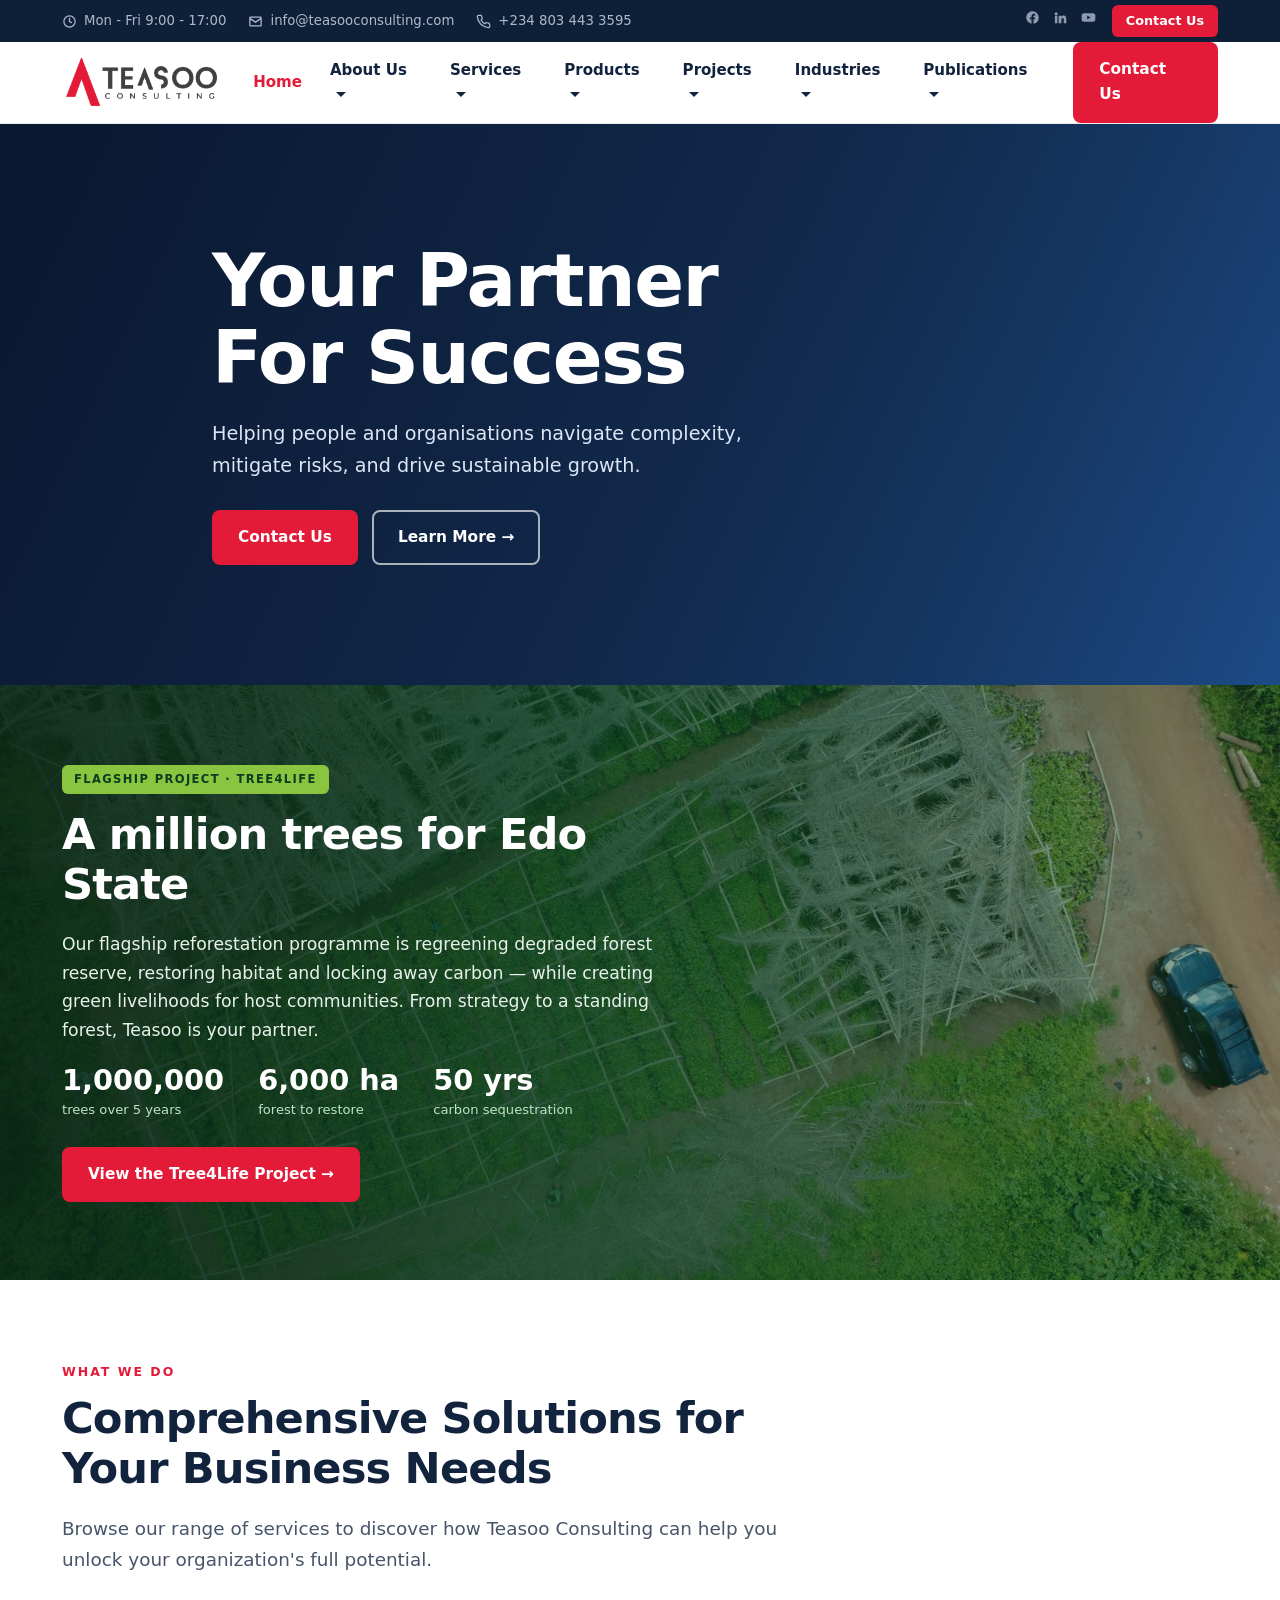
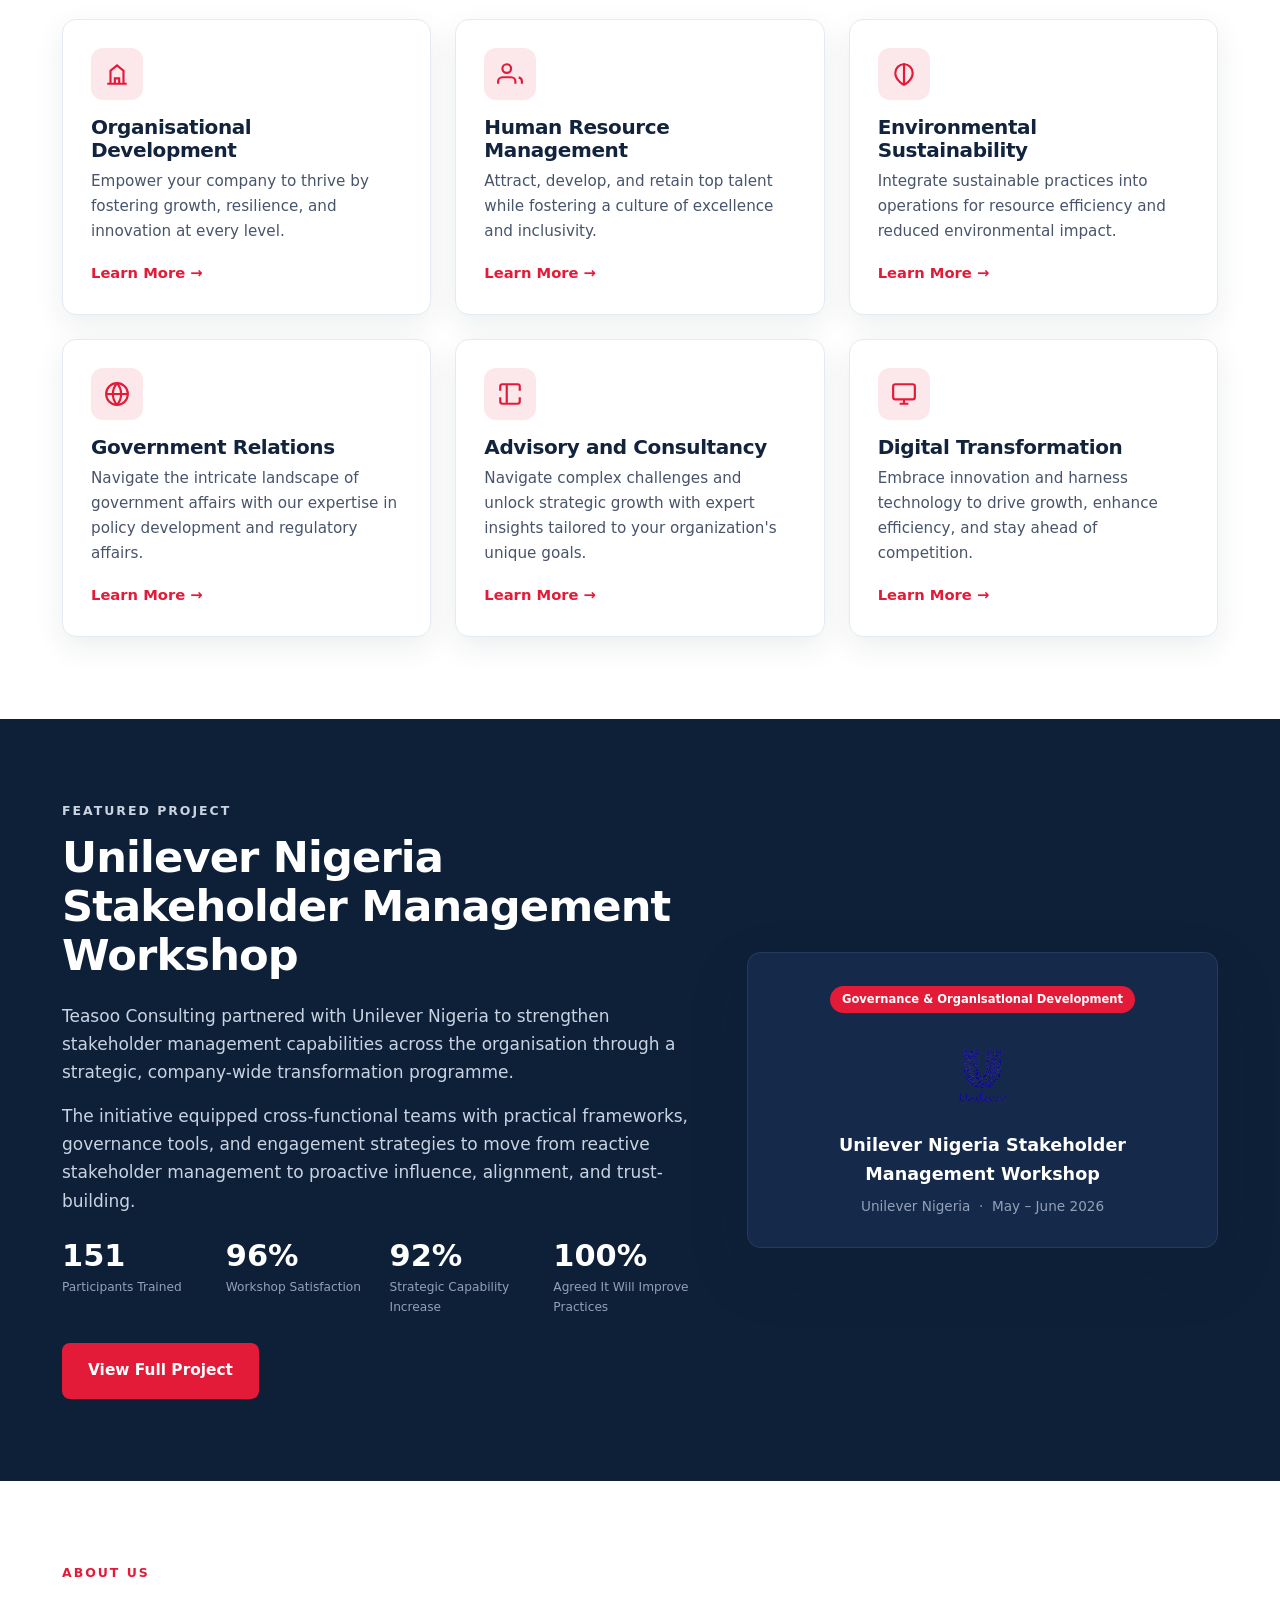
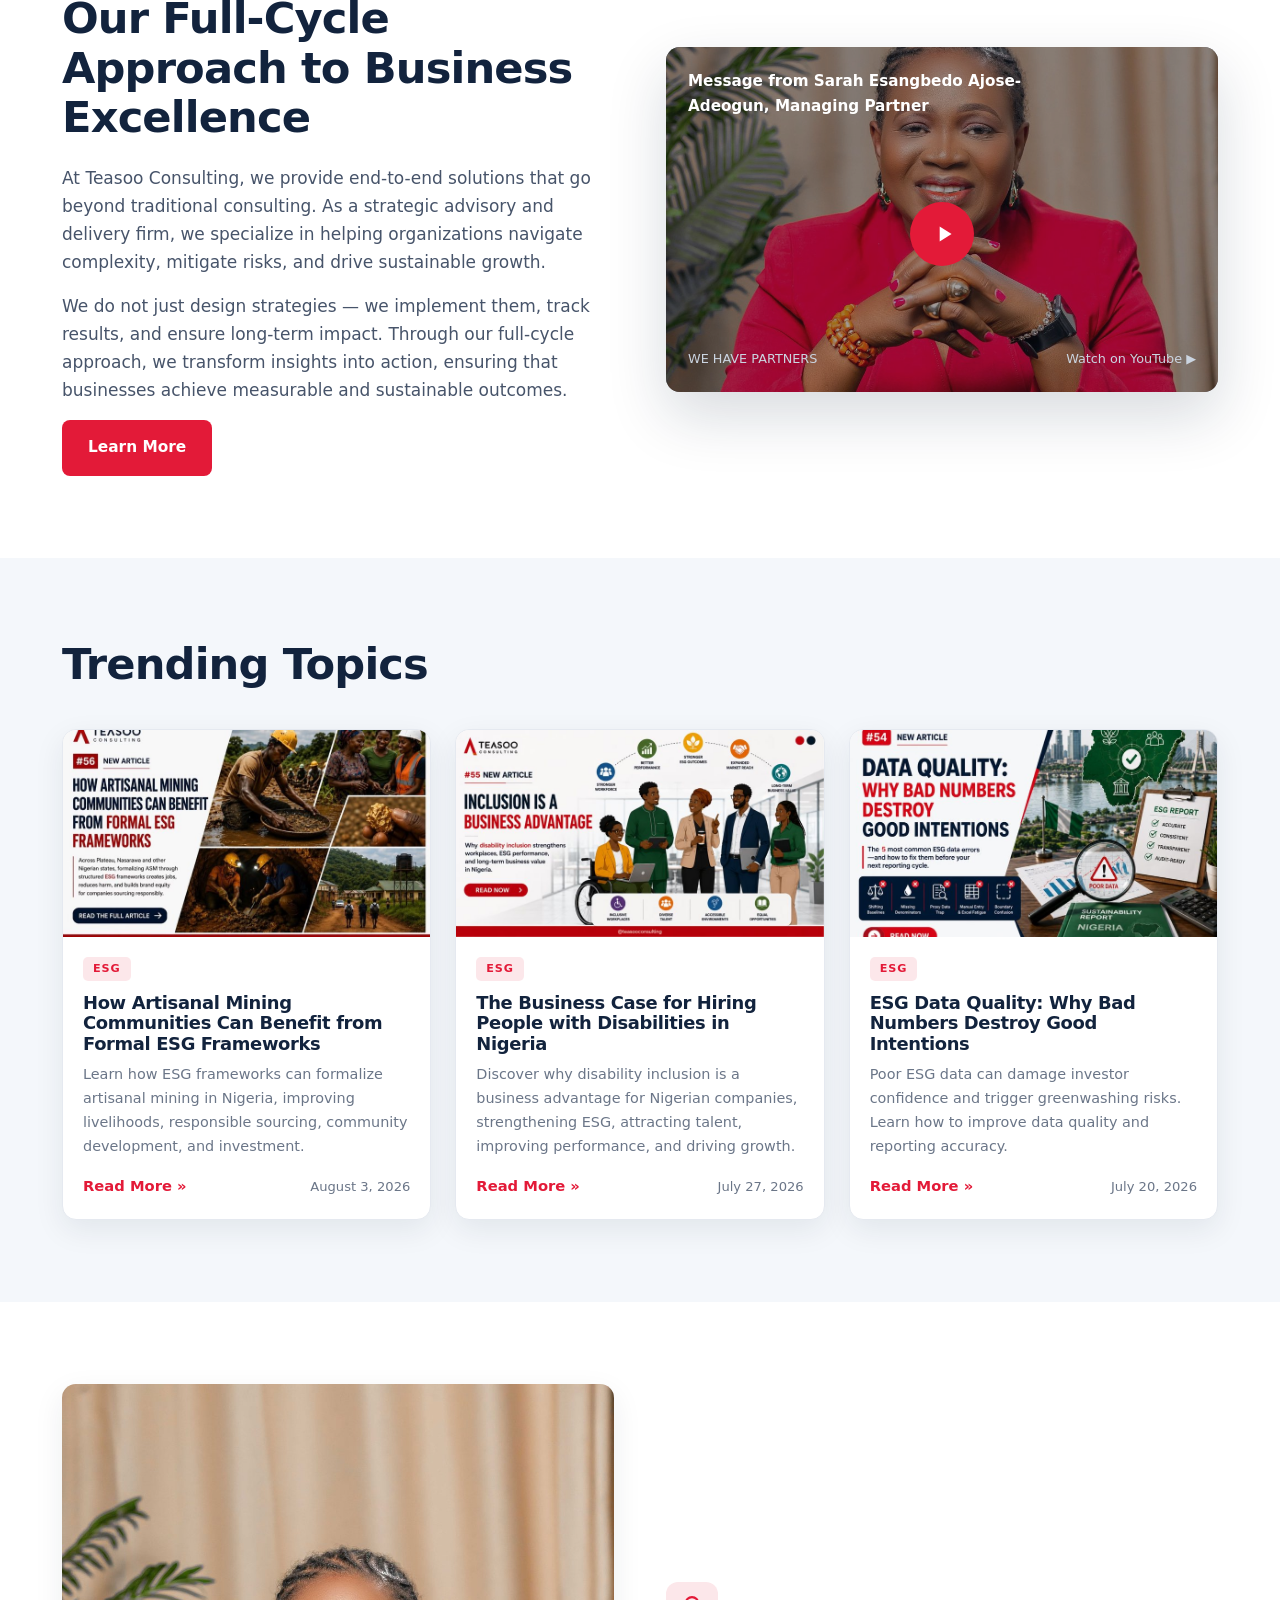
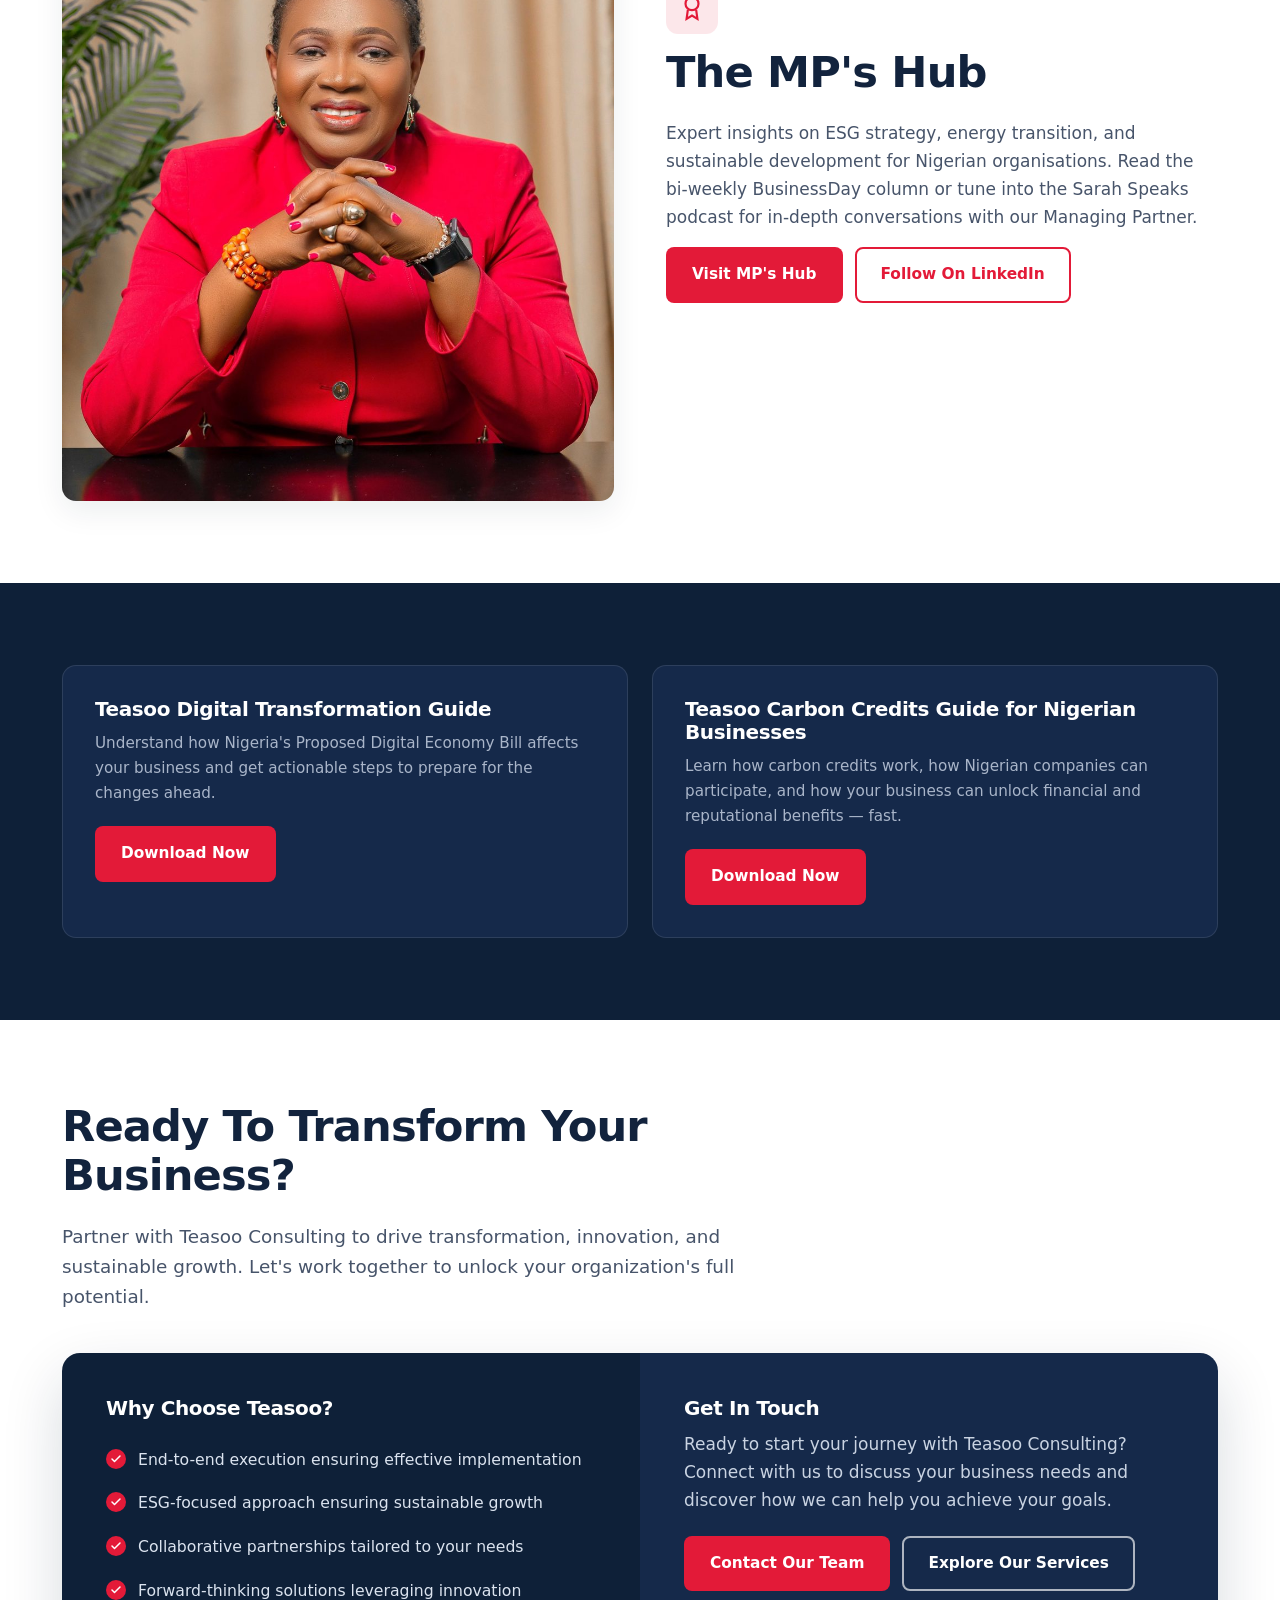
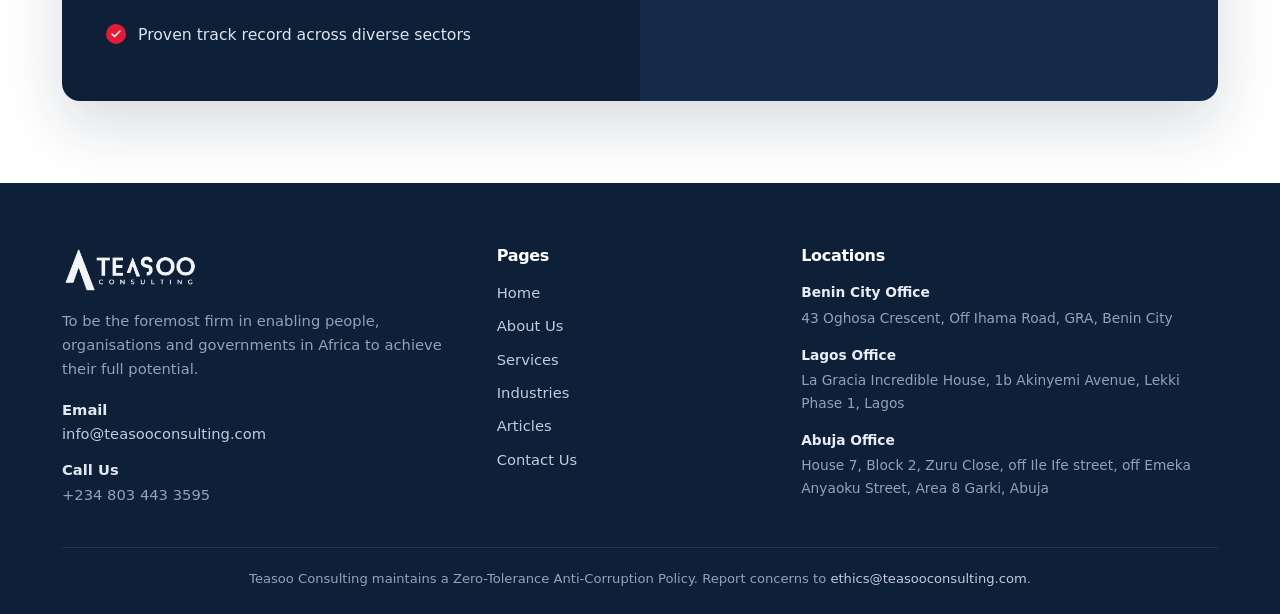
==== index.html @ 9add14b6 "Add Teasoo SET product page; restructure Unilever to outcomes-only - New teasoo-set.html: faithful r" ====
<!DOCTYPE html>
<html lang="en">
<head>
<meta charset="UTF-8">
<meta name="viewport" content="width=device-width, initial-scale=1">
<title>Teasoo Consulting — Your Partner For Success</title>
<meta name="description" content="At Teasoo Consulting, we specialize in helping people and organizations navigate complexity, mitigate risks, and drive sustainable growth.">
<link rel="stylesheet" href="assets/css/style.css?v=5">
</head>
<body class="home">

<!-- ===================== TOP BAR ===================== -->
<div class="topbar">
  <div class="container">
    <div class="tb-info">
      <span class="hide-sm"><svg class="ico" viewBox="0 0 24 24"><path fill="none" stroke="currentColor" stroke-width="2" d="M12 6v6l4 2M21 12a9 9 0 1 1-18 0 9 9 0 0 1 18 0Z"/></svg> Mon - Fri 9:00 - 17:00</span>
      <span><svg class="ico" viewBox="0 0 24 24"><path fill="none" stroke="currentColor" stroke-width="2" d="M3 7l9 6 9-6M4 5h16a1 1 0 0 1 1 1v12a1 1 0 0 1-1 1H4a1 1 0 0 1-1-1V6a1 1 0 0 1 1-1Z"/></svg> info@teasooconsulting.com</span>
      <span class="hide-sm"><svg class="ico" viewBox="0 0 24 24"><path fill="none" stroke="currentColor" stroke-width="2" d="M22 16.9v3a2 2 0 0 1-2.2 2 19.8 19.8 0 0 1-8.6-3 19.5 19.5 0 0 1-6-6 19.8 19.8 0 0 1-3-8.6A2 2 0 0 1 4.1 2h3a2 2 0 0 1 2 1.7c.1.9.4 1.8.7 2.7a2 2 0 0 1-.5 2.1L8.1 9.6a16 16 0 0 0 6 6l1.1-1.1a2 2 0 0 1 2.1-.5c.9.3 1.8.6 2.7.7a2 2 0 0 1 1.7 2Z"/></svg> +234 803 443 3595</span>
    </div>
    <div class="tb-right">
      <div class="tb-social">
        <a href="#" aria-label="Facebook"><svg class="ico" viewBox="0 0 24 24"><path d="M22 12a10 10 0 1 0-11.6 9.9v-7H7.9V12h2.5V9.8c0-2.5 1.5-3.9 3.8-3.9 1.1 0 2.2.2 2.2.2v2.5h-1.3c-1.2 0-1.6.8-1.6 1.6V12h2.8l-.4 2.9h-2.3v7A10 10 0 0 0 22 12Z"/></svg></a>
        <a href="#" aria-label="LinkedIn"><svg class="ico" viewBox="0 0 24 24"><path d="M4.98 3.5a2.5 2.5 0 1 1 0 5 2.5 2.5 0 0 1 0-5ZM3 9h4v12H3zM9 9h3.8v1.7h.05c.53-1 1.8-2 3.7-2 4 0 4.7 2.6 4.7 6V21h-4v-5.3c0-1.3 0-2.9-1.8-2.9s-2 1.4-2 2.8V21H9z"/></svg></a>
        <a href="#" aria-label="YouTube"><svg class="ico" viewBox="0 0 24 24"><path d="M23 12s0-3.2-.4-4.7a2.5 2.5 0 0 0-1.7-1.7C19.3 5.2 12 5.2 12 5.2s-7.3 0-8.9.4A2.5 2.5 0 0 0 1.4 7.3C1 8.8 1 12 1 12s0 3.2.4 4.7a2.5 2.5 0 0 0 1.7 1.7c1.6.4 8.9.4 8.9.4s7.3 0 8.9-.4a2.5 2.5 0 0 0 1.7-1.7C23 15.2 23 12 23 12ZM9.8 15.3V8.7l5.7 3.3Z"/></svg></a>
      </div>
      <a class="tb-btn" href="#contact">Contact Us</a>
    </div>
  </div>
</div>

<!-- ===================== NAV ===================== -->
<header class="nav">
  <div class="container">
    <a class="brand" href="index.html"><img src="assets/img/teasoo-logo.png" alt="Teasoo Consulting"></a>
    <nav>
      <ul class="menu" id="menu">
        <li aria-current="page"><a href="index.html">Home</a></li>
        <li class="has-caret"><a href="#">About Us</a>
          <ul class="submenu">
            <li><a href="#">Our Vision, Mission, Objectives, and Values</a></li>
            <li><a href="#">Our Approach</a></li>
            <li><a href="#">Why Choose Us?</a></li>
            <li><a href="#">Our People</a></li>
            <li><a href="#">Our Partners</a></li>
          </ul>
        </li>
        <li class="has-caret"><a href="#services">Services</a>
          <ul class="submenu">
            <li><a href="#">Advisory Services</a></li>
            <li><a href="#">Digital Transformation</a></li>
            <li><a href="#">Environmental Sustainability</a></li>
            <li><a href="#">Government Relations</a></li>
            <li><a href="#">Organisational Development</a></li>
          </ul>
        </li>
        <li class="has-caret"><a href="products.html">Products</a>
          <ul class="submenu">
            <li><a href="esg-horizon.html">ESG Horizon <span class="flag flag--live">LIVE</span></a></li>
            <li><a href="teasoo-set.html">Teasoo SET <span class="flag flag--live">LIVE</span></a></li>
            <li><a href="products.html">All Products</a></li>
            <li><a href="products.html#pipeline" style="color:var(--muted)">More coming soon…</a></li>
          </ul>
        </li>
        <li class="has-caret"><a href="#">Projects</a>
          <ul class="submenu">
            <li><a href="unilever.html">Unilever Nigeria Stakeholder Management Workshop</a></li>
            <li><a href="#">Employment Relations Strategy Workshop</a></li>
            <li><a href="#">Shina Aluwoye Foundation Establishment &amp; Bursary Programme Launch</a></li>
            <li class="active"><a href="tree4life.html">Tree4Life Reforestation Programme <span class="flag">FLAGSHIP</span></a></li>
          </ul>
        </li>
        <li class="has-caret"><a href="#">Industries</a>
          <ul class="submenu">
            <li><a href="#">Environmental Sustainability &amp; CSR</a></li>
            <li><a href="#">Government &amp; Public Sector</a></li>
            <li><a href="#">Technology &amp; Digital Transformation</a></li>
            <li><a href="#">Infrastructure &amp; Construction</a></li>
            <li><a href="#">Education &amp; Training</a></li>
            <li><a href="#">Non-Profit &amp; Social Impact</a></li>
          </ul>
        </li>
        <li class="has-caret"><a href="#">Publications</a>
          <ul class="submenu">
            <li><a href="#">Internal Publications</a></li>
            <li><a href="#">MP's Hub</a></li>
          </ul>
        </li>
      </ul>
    </nav>
    <div class="nav-cta">
      <a class="btn btn--red" href="#contact">Contact Us</a>
      <button class="nav-toggle" id="navToggle" aria-label="Menu"><span></span><span></span><span></span></button>
    </div>
  </div>
</header>

<!-- ===================== HERO ===================== -->
<section class="hero">
  <div class="container">
    <h1>Your Partner<br>For Success</h1>
    <p class="lead">Helping people and organisations navigate complexity, mitigate risks, and drive sustainable growth.</p>
    <div class="btnrow">
      <a class="btn btn--red" href="#contact">Contact Us</a>
      <a class="btn btn--ghost" href="#services">Learn More →</a>
    </div>
  </div>
</section>

<!-- ===================== FLAGSHIP: TREE4LIFE ===================== -->
<section class="flagship">
  <div class="flagship__bg" style="background-image:url('assets/img/t4l-aerial.jpg')"></div>
  <div class="container">
    <div class="fs-inner">
      <span class="fs-badge">Flagship Project · Tree4Life</span>
      <h2>A million trees for Edo State</h2>
      <p>Our flagship reforestation programme is regreening degraded forest reserve, restoring habitat and locking away carbon — while creating green livelihoods for host communities. From strategy to a standing forest, Teasoo is your partner.</p>
      <div class="fs-stats">
        <div><div class="n">1,000,000</div><div class="l">trees over 5 years</div></div>
        <div><div class="n">6,000 ha</div><div class="l">forest to restore</div></div>
        <div><div class="n">50 yrs</div><div class="l">carbon sequestration</div></div>
      </div>
      <a class="btn btn--red" href="tree4life.html">View the Tree4Life Project →</a>
    </div>
  </div>
</section>

<!-- ===================== WHAT WE DO ===================== -->
<section class="section" id="services">
  <div class="container">
    <div class="measure">
      <p class="eyebrow">What We Do</p>
      <h2>Comprehensive Solutions for Your Business Needs</h2>
      <p class="lead">Browse our range of services to discover how Teasoo Consulting can help you unlock your organization's full potential.</p>
    </div>
    <div class="grid grid-3" style="margin-top:44px">
      <div class="svc-card"><div class="svc-ic"><svg viewBox="0 0 24 24"><path d="M3 21h18M6 21V9l6-5 6 5v12M10 21v-5h4v5"/></svg></div><h3>Organisational Development</h3><p>Empower your company to thrive by fostering growth, resilience, and innovation at every level.</p><a class="learn" href="#">Learn More →</a></div>
      <div class="svc-card"><div class="svc-ic"><svg viewBox="0 0 24 24"><path d="M17 21v-2a4 4 0 0 0-4-4H5a4 4 0 0 0-4 4v2"/><circle cx="9" cy="7" r="4"/><path d="M23 21v-2a4 4 0 0 0-3-3.9"/></svg></div><h3>Human Resource Management</h3><p>Attract, develop, and retain top talent while fostering a culture of excellence and inclusivity.</p><a class="learn" href="#">Learn More →</a></div>
      <div class="svc-card"><div class="svc-ic"><svg viewBox="0 0 24 24"><path d="M12 22s8-4 8-11a8 8 0 0 0-16 0c0 7 8 11 8 11Z"/><path d="M12 2v20"/></svg></div><h3>Environmental Sustainability</h3><p>Integrate sustainable practices into operations for resource efficiency and reduced environmental impact.</p><a class="learn" href="#">Learn More →</a></div>
      <div class="svc-card"><div class="svc-ic"><svg viewBox="0 0 24 24"><circle cx="12" cy="12" r="10"/><path d="M2 12h20M12 2a15 15 0 0 1 0 20M12 2a15 15 0 0 0 0 20"/></svg></div><h3>Government Relations</h3><p>Navigate the intricate landscape of government affairs with our expertise in policy development and regulatory affairs.</p><a class="learn" href="#">Learn More →</a></div>
      <div class="svc-card"><div class="svc-ic"><svg viewBox="0 0 24 24"><path d="M9 3H5a2 2 0 0 0-2 2v4m6-6h10a2 2 0 0 1 2 2v4M9 3v18m0 0H5a2 2 0 0 1-2-2v-4m6 6h10a2 2 0 0 0 2-2v-4"/></svg></div><h3>Advisory and Consultancy</h3><p>Navigate complex challenges and unlock strategic growth with expert insights tailored to your organization's unique goals.</p><a class="learn" href="#">Learn More →</a></div>
      <div class="svc-card"><div class="svc-ic"><svg viewBox="0 0 24 24"><rect x="2" y="3" width="20" height="14" rx="2"/><path d="M8 21h8M12 17v4"/></svg></div><h3>Digital Transformation</h3><p>Embrace innovation and harness technology to drive growth, enhance efficiency, and stay ahead of competition.</p><a class="learn" href="#">Learn More →</a></div>
    </div>
  </div>
</section>

<!-- ===================== FEATURED PROJECT ===================== -->
<section class="section section--navy">
  <div class="container">
    <div class="feat">
      <div>
        <p class="eyebrow">Featured Project</p>
        <h2>Unilever Nigeria Stakeholder Management Workshop</h2>
        <p>Teasoo Consulting partnered with Unilever Nigeria to strengthen stakeholder management capabilities across the organisation through a strategic, company-wide transformation programme.</p>
        <p>The initiative equipped cross-functional teams with practical frameworks, governance tools, and engagement strategies to move from reactive stakeholder management to proactive influence, alignment, and trust-building.</p>
        <div class="stats">
          <div><div class="n">151</div><div class="l">Participants Trained</div></div>
          <div><div class="n">96%</div><div class="l">Workshop Satisfaction</div></div>
          <div><div class="n">92%</div><div class="l">Strategic Capability Increase</div></div>
          <div><div class="n">100%</div><div class="l">Agreed It Will Improve Practices</div></div>
        </div>
        <a class="btn btn--red" href="unilever.html">View Full Project</a>
      </div>
      <div class="feat-card">
        <span class="tag">Governance &amp; Organisational Development</span>
        <img src="assets/img/home-unilever.png" alt="Unilever">
        <div class="fc-title">Unilever Nigeria Stakeholder Management Workshop</div>
        <div class="fc-sub">Unilever Nigeria &nbsp;·&nbsp; May – June 2026</div>
      </div>
    </div>
  </div>
</section>

<!-- ===================== ABOUT / FULL-CYCLE ===================== -->
<section class="section">
  <div class="container">
    <div class="split">
      <div class="split__content">
        <p class="eyebrow">About Us</p>
        <h2>Our Full-Cycle Approach to Business Excellence</h2>
        <p>At Teasoo Consulting, we provide end-to-end solutions that go beyond traditional consulting. As a strategic advisory and delivery firm, we specialize in helping organizations navigate complexity, mitigate risks, and drive sustainable growth.</p>
        <p>We do not just design strategies — we implement them, track results, and ensure long-term impact. Through our full-cycle approach, we transform insights into action, ensuring that businesses achieve measurable and sustainable outcomes.</p>
        <a class="btn btn--red" href="#">Learn More</a>
      </div>
      <div class="videocard">
        <img src="assets/img/home-mp-hub.jpg" alt="Message from the Managing Partner">
        <div class="vc-body">
          <div class="vc-top">Message from Sarah Esangbedo Ajose-Adeogun, Managing Partner</div>
          <a class="play" href="#" aria-label="Play video"><svg viewBox="0 0 24 24"><path d="M8 5v14l11-7z"/></svg></a>
          <div class="vc-bot"><span>WE HAVE PARTNERS</span><span>Watch on YouTube ▶</span></div>
        </div>
      </div>
    </div>
  </div>
</section>

<!-- ===================== TRENDING TOPICS ===================== -->
<section class="section section--soft">
  <div class="container">
    <div class="measure"><h2>Trending Topics</h2></div>
    <div class="grid grid-3" style="margin-top:40px">
      <div class="post-card">
        <img src="assets/img/home-trend-mining.jpg" alt="Artisanal mining and ESG">
        <div class="pb"><span class="cat">ESG</span>
          <h3>How Artisanal Mining Communities Can Benefit from Formal ESG Frameworks</h3>
          <p>Learn how ESG frameworks can formalize artisanal mining in Nigeria, improving livelihoods, responsible sourcing, community development, and investment.</p>
          <div class="pmeta"><a class="learn" href="#">Read More »</a><span>August 3, 2026</span></div>
        </div>
      </div>
      <div class="post-card">
        <img src="assets/img/home-trend-inclusion.jpg" alt="Disability inclusion at work">
        <div class="pb"><span class="cat">ESG</span>
          <h3>The Business Case for Hiring People with Disabilities in Nigeria</h3>
          <p>Discover why disability inclusion is a business advantage for Nigerian companies, strengthening ESG, attracting talent, improving performance, and driving growth.</p>
          <div class="pmeta"><a class="learn" href="#">Read More »</a><span>July 27, 2026</span></div>
        </div>
      </div>
      <div class="post-card">
        <img src="assets/img/home-trend-data.jpg" alt="ESG data quality">
        <div class="pb"><span class="cat">ESG</span>
          <h3>ESG Data Quality: Why Bad Numbers Destroy Good Intentions</h3>
          <p>Poor ESG data can damage investor confidence and trigger greenwashing risks. Learn how to improve data quality and reporting accuracy.</p>
          <div class="pmeta"><a class="learn" href="#">Read More »</a><span>July 20, 2026</span></div>
        </div>
      </div>
    </div>
  </div>
</section>

<!-- ===================== MP'S HUB ===================== -->
<section class="section">
  <div class="container">
    <div class="split">
      <div class="split__media"><img src="assets/img/home-mp-hub.jpg" alt="Managing Partner, Sarah Esangbedo Ajose-Adeogun"></div>
      <div class="split__content">
        <div class="award"><svg viewBox="0 0 24 24"><circle cx="12" cy="8" r="6"/><path d="M8.2 13.5 7 22l5-3 5 3-1.2-8.5"/></svg></div>
        <h2>The MP's Hub</h2>
        <p>Expert insights on ESG strategy, energy transition, and sustainable development for Nigerian organisations. Read the bi-weekly BusinessDay column or tune into the Sarah Speaks podcast for in-depth conversations with our Managing Partner.</p>
        <div class="btnrow" style="display:flex;gap:12px;flex-wrap:wrap;margin-top:8px">
          <a class="btn btn--red" href="#">Visit MP's Hub</a>
          <a class="btn btn--outline-red" href="#">Follow On LinkedIn</a>
        </div>
      </div>
    </div>
  </div>
</section>

<!-- ===================== DOWNLOADS ===================== -->
<section class="section section--navy">
  <div class="container">
    <div class="grid grid-2">
      <div class="dl-card">
        <h3>Teasoo Digital Transformation Guide</h3>
        <p>Understand how Nigeria's Proposed Digital Economy Bill affects your business and get actionable steps to prepare for the changes ahead.</p>
        <a class="btn btn--red" href="#">Download Now</a>
      </div>
      <div class="dl-card">
        <h3>Teasoo Carbon Credits Guide for Nigerian Businesses</h3>
        <p>Learn how carbon credits work, how Nigerian companies can participate, and how your business can unlock financial and reputational benefits — fast.</p>
        <a class="btn btn--red" href="#">Download Now</a>
      </div>
    </div>
  </div>
</section>

<!-- ===================== READY TO TRANSFORM ===================== -->
<section class="section" id="contact">
  <div class="container">
    <div class="measure">
      <h2>Ready To Transform Your Business?</h2>
      <p class="lead">Partner with Teasoo Consulting to drive transformation, innovation, and sustainable growth. Let's work together to unlock your organization's full potential.</p>
    </div>
    <div class="transform-card">
      <div class="tc-left">
        <h3>Why Choose Teasoo?</h3>
        <ul class="check-list">
          <li>End-to-end execution ensuring effective implementation</li>
          <li>ESG-focused approach ensuring sustainable growth</li>
          <li>Collaborative partnerships tailored to your needs</li>
          <li>Forward-thinking solutions leveraging innovation</li>
          <li>Proven track record across diverse sectors</li>
        </ul>
      </div>
      <div class="tc-right">
        <h3>Get In Touch</h3>
        <p>Ready to start your journey with Teasoo Consulting? Connect with us to discuss your business needs and discover how we can help you achieve your goals.</p>
        <div class="btnrow">
          <a class="btn btn--red" href="mailto:info@teasooconsulting.com">Contact Our Team</a>
          <a class="btn btn--ghost" href="#services">Explore Our Services</a>
        </div>
      </div>
    </div>
  </div>
</section>

<!-- ===================== FOOTER ===================== -->
<footer class="footer">
  <div class="container">
    <div class="fgrid">
      <div>
        <img class="flogo" src="assets/img/teasoo-logo.png" alt="Teasoo Consulting">
        <p>To be the foremost firm in enabling people, organisations and governments in Africa to achieve their full potential.</p>
        <div class="fcontact">
          <b>Email</b><a href="mailto:info@teasooconsulting.com">info@teasooconsulting.com</a>
          <b>Call Us</b>+234 803 443 3595
        </div>
      </div>
      <div>
        <h4>Pages</h4>
        <ul>
          <li><a href="index.html">Home</a></li>
          <li><a href="#">About Us</a></li>
          <li><a href="#services">Services</a></li>
          <li><a href="#">Industries</a></li>
          <li><a href="#">Articles</a></li>
          <li><a href="#contact">Contact Us</a></li>
        </ul>
      </div>
      <div>
        <h4>Locations</h4>
        <div class="offices">
          <div><b>Benin City Office</b>43 Oghosa Crescent, Off Ihama Road, GRA, Benin City</div>
          <div><b>Lagos Office</b>La Gracia Incredible House, 1b Akinyemi Avenue, Lekki Phase 1, Lagos</div>
          <div><b>Abuja Office</b>House 7, Block 2, Zuru Close, off Ile Ife street, off Emeka Anyaoku Street, Area 8 Garki, Abuja</div>
        </div>
      </div>
    </div>
    <div class="fbar">Teasoo Consulting maintains a Zero-Tolerance Anti-Corruption Policy. Report concerns to <a href="mailto:ethics@teasooconsulting.com">ethics@teasooconsulting.com</a>.</div>
  </div>
</footer>

<script>
  var t=document.getElementById('navToggle'),m=document.getElementById('menu');
  if(t){t.addEventListener('click',function(){m.classList.toggle('open');});}
  document.querySelectorAll('.menu .has-caret > a').forEach(function(a){
    a.addEventListener('click',function(e){
      if(window.innerWidth<=820 && a.getAttribute('href')==='#'){
        e.preventDefault(); a.parentElement.classList.toggle('open');
        var s=a.nextElementSibling; if(s){s.style.display=s.style.display==='block'?'none':'block';}
      }
    });
  });
</script>
</body>
</html>
---- assets/css/style.css ----
/* ============================================================
   Teasoo Consulting — prototype stylesheet
   Chrome + homepage rebuilt to match the live site
   (navy + red #E31A38, exact sections). The Tree4Life project
   page keeps its own forest-green content theme.
   Self-contained: no external fonts / scripts / assets.
   ============================================================ */

:root{
  --red:#e31a38;
  --red-d:#c4152e;
  --navy:#0e2038;     /* dark sections / footer */
  --navy-2:#15294a;   /* dark cards */
  --ink:#12233d;      /* headings */
  --slate:#47546a;    /* body text */
  --muted:#6b7688;
  --line:#e5e9f0;
  --bg-soft:#f4f7fb;  /* light section bg */
  --white:#ffffff;

  /* Tree4Life green theme */
  --green:#1a7a3c; --green-d:#0f5a2c; --green-dd:#0b3d1f;
  --leaf:#3faa5a; --lime:#8bc53f; --sand:#f4f7f1;

  --maxw:1200px;
  --radius:14px;
  --shadow:0 10px 30px rgba(14,32,56,.08);
  --shadow-lg:0 24px 60px rgba(14,32,56,.16);
  --font:"Inter",system-ui,-apple-system,"Segoe UI",Roboto,Helvetica,Arial,sans-serif;
}

*{box-sizing:border-box}
html{scroll-behavior:smooth}
body{margin:0;font-family:var(--font);color:var(--slate);background:var(--white);
  line-height:1.65;font-size:17px;-webkit-font-smoothing:antialiased}
img{max-width:100%;display:block}
a{color:var(--red);text-decoration:none}
a:hover{text-decoration:underline}
h1,h2,h3,h4{color:var(--ink);line-height:1.14;margin:0 0 .5em;font-weight:800;letter-spacing:-.02em}
h2{font-size:clamp(1.8rem,3.6vw,2.7rem)}
h3{font-size:1.25rem}
p{margin:0 0 1rem}
.container{max-width:var(--maxw);margin:0 auto;padding:0 22px}
.eyebrow{text-transform:uppercase;letter-spacing:.16em;font-weight:800;font-size:.78rem;color:var(--red);margin:0 0 .7rem}
.section{padding:82px 0}
.section--soft{background:var(--bg-soft)}
.section--navy{background:var(--navy);color:#c9d3e2}
.section--navy h2,.section--navy h3{color:#fff}
.lead{font-size:1.15rem;color:var(--slate)}
.center{text-align:center}
.measure{max-width:720px}
.center .measure,.center.measure{margin-left:auto;margin-right:auto}

/* ---------- Buttons ---------- */
.btn{display:inline-flex;align-items:center;gap:.5rem;padding:.82rem 1.5rem;border-radius:8px;
  font-weight:700;font-size:.96rem;cursor:pointer;border:2px solid transparent;
  transition:transform .15s ease,background .15s ease,color .15s ease;text-decoration:none}
.btn:hover{text-decoration:none;transform:translateY(-2px)}
.btn--red{background:var(--red);color:#fff}
.btn--red:hover{background:var(--red-d);color:#fff}
.btn--outline-red{background:transparent;color:var(--red);border-color:var(--red)}
.btn--outline-red:hover{background:var(--red);color:#fff}
.btn--ghost{background:transparent;color:#fff;border-color:rgba(255,255,255,.65)}
.btn--ghost:hover{background:rgba(255,255,255,.14);color:#fff}
.btn--white{background:#fff;color:var(--ink)}
.btn--white:hover{background:#eef2f8;color:var(--ink)}
/* green (tree4life) */
.btn--primary{background:var(--green);color:#fff}
.btn--primary:hover{background:var(--green-d);color:#fff}
.btn--outline{background:#fff;color:var(--green);border-color:var(--green)}
.btn--outline:hover{background:var(--green);color:#fff}
.learn{color:var(--red);font-weight:700;font-size:.92rem;display:inline-flex;align-items:center;gap:.3rem}
.learn:hover{text-decoration:none;gap:.55rem}

/* ============================================================
   Header
   ============================================================ */
.topbar{background:var(--navy);color:#aeb9cb;font-size:.83rem}
.topbar .container{display:flex;justify-content:space-between;align-items:center;gap:16px;min-height:42px;flex-wrap:wrap}
.topbar a{color:#aeb9cb}
.topbar .tb-info{display:flex;gap:22px;flex-wrap:wrap;align-items:center}
.topbar .tb-info span{display:inline-flex;align-items:center;gap:7px}
.topbar .tb-right{display:flex;gap:16px;align-items:center}
.topbar .tb-social{display:flex;gap:13px}
.topbar .tb-social a{opacity:.8}
.topbar .tb-social a:hover{opacity:1;text-decoration:none}
.topbar .tb-btn{background:var(--red);color:#fff;padding:5px 14px;border-radius:6px;font-weight:700;font-size:.8rem}
.topbar .tb-btn:hover{background:var(--red-d);text-decoration:none}
.ico{width:15px;height:15px;fill:currentColor;flex:none}

.nav{position:sticky;top:0;z-index:60;background:rgba(255,255,255,.97);
  backdrop-filter:saturate(160%) blur(8px);border-bottom:1px solid var(--line)}
.nav .container{display:flex;align-items:center;justify-content:space-between;min-height:74px;gap:18px}
.brand img{height:54px;width:auto}
.t4l-lead-partner{max-width:520px;margin:26px auto 0;text-align:center}
.t4l-lead-partner img{height:74px;width:auto;margin-bottom:14px}
.t4l-lead-partner p{color:var(--muted);margin:0}
.menu{display:flex;align-items:center;gap:2px;list-style:none;margin:0;padding:0}
.menu > li{position:relative}
.menu > li > a{display:block;padding:11px 13px;color:var(--ink);font-weight:600;font-size:.94rem;border-radius:7px}
.menu > li > a:hover{color:var(--red)}
.menu .has-caret > a::after{content:"";display:inline-block;margin-left:6px;
  border:5px solid transparent;border-top-color:currentColor;vertical-align:middle;transform:translateY(2px)}
.menu > li[aria-current="page"] > a,.menu > li.active > a{color:var(--red)}
.submenu{position:absolute;top:calc(100% + 6px);left:0;min-width:264px;background:#fff;
  border:1px solid var(--line);border-radius:12px;box-shadow:var(--shadow);padding:8px;
  list-style:none;margin:0;opacity:0;visibility:hidden;transform:translateY(8px);transition:.16s ease;z-index:70}
.menu > li:hover > .submenu,.menu > li:focus-within > .submenu{opacity:1;visibility:visible;transform:translateY(0)}
.submenu a{display:block;padding:10px 12px;border-radius:7px;color:var(--slate);font-size:.9rem;font-weight:500}
.submenu a:hover{background:var(--bg-soft);color:var(--red);text-decoration:none}
.submenu li.active > a{color:var(--red);font-weight:700}
.submenu .flag{font-size:.62rem;font-weight:800;color:#fff;background:var(--red);border-radius:4px;
  padding:1px 6px;margin-left:6px;letter-spacing:.05em;vertical-align:middle}
.nav-cta{display:flex;align-items:center;gap:12px}
.nav-toggle{display:none;background:none;border:0;cursor:pointer;padding:8px}
.nav-toggle span{display:block;width:26px;height:3px;background:var(--ink);border-radius:3px;margin:5px 0}

/* ============================================================
   Homepage hero
   ============================================================ */
.hero{position:relative;color:#fff;isolation:isolate;
  background:linear-gradient(115deg,#0a1830 0%,#122a4d 55%,#1c4b86 100%)}
.hero__bg{position:absolute;inset:0;z-index:-2;background-size:cover;background-position:center;opacity:.28}
.hero::after{content:"";position:absolute;inset:0;z-index:-1;
  background:linear-gradient(115deg,rgba(10,24,48,.86) 0%,rgba(18,42,77,.7) 60%,rgba(28,75,134,.5) 100%)}
.hero .container{padding-top:118px;padding-bottom:120px;max-width:900px}
.hero h1{color:#fff;font-size:clamp(2.6rem,6vw,4.6rem);margin-bottom:.3em;line-height:1.05}
.hero p.lead{color:#dce6f5;max-width:560px;font-size:1.2rem}
.hero .btnrow{display:flex;gap:14px;flex-wrap:wrap;margin-top:28px}

/* ============================================================
   Flagship band (Tree4Life on homepage)
   ============================================================ */
.flagship{position:relative;color:#fff;isolation:isolate;overflow:hidden}
.flagship__bg{position:absolute;inset:0;z-index:-2;background-size:cover;background-position:center}
.flagship::after{content:"";position:absolute;inset:0;z-index:-1;
  background:linear-gradient(90deg,rgba(9,40,22,.92) 0%,rgba(11,61,31,.82) 46%,rgba(11,61,31,.42) 100%)}
.flagship .container{padding-top:78px;padding-bottom:78px}
.flagship .fs-inner{max-width:640px}
.flagship .fs-badge{display:inline-block;background:var(--lime);color:#0b3d1f;font-weight:800;
  font-size:.72rem;letter-spacing:.12em;text-transform:uppercase;padding:5px 12px;border-radius:6px;margin-bottom:16px}
.flagship h2{color:#fff}
.flagship p{color:#e7f2ea;font-size:1.08rem}
.flagship .fs-stats{display:flex;gap:34px;flex-wrap:wrap;margin:22px 0 26px}
.flagship .fs-stats .n{font-size:1.8rem;font-weight:800;color:#fff;line-height:1}
.flagship .fs-stats .l{font-size:.82rem;color:#bfe3c7;margin-top:4px}

/* ============================================================
   Cards / What We Do
   ============================================================ */
.grid{display:grid;gap:24px}
.grid-2{grid-template-columns:repeat(2,1fr)}
.grid-3{grid-template-columns:repeat(3,1fr)}
.grid-4{grid-template-columns:repeat(4,1fr)}
.svc-card{background:#fff;border:1px solid var(--line);border-radius:var(--radius);padding:28px;
  box-shadow:var(--shadow);transition:transform .18s ease,box-shadow .18s ease}
.svc-card:hover{transform:translateY(-4px);box-shadow:var(--shadow-lg)}
.svc-ic{width:52px;height:52px;border-radius:12px;background:rgba(227,26,56,.1);
  display:flex;align-items:center;justify-content:center;margin-bottom:16px}
.svc-ic svg{width:26px;height:26px;stroke:var(--red);fill:none;stroke-width:2}
.svc-card h3{margin-bottom:.35em}
.svc-card p{font-size:.95rem;margin:0 0 14px}

/* ============================================================
   Featured project (navy)
   ============================================================ */
.feat{display:grid;grid-template-columns:1.15fr .85fr;gap:48px;align-items:center}
.feat p{color:#c9d3e2}
.feat .stats{display:grid;grid-template-columns:repeat(4,1fr);gap:18px;margin:26px 0}
.feat .stats .n{font-size:1.9rem;font-weight:800;color:#fff;line-height:1}
.feat .stats .l{font-size:.76rem;color:#93a1b8;margin-top:6px}
.feat-card{background:var(--navy-2);border:1px solid rgba(255,255,255,.08);border-radius:var(--radius);
  padding:30px;box-shadow:var(--shadow-lg);text-align:center}
.feat-card .tag{display:inline-block;background:var(--red);color:#fff;font-size:.72rem;font-weight:700;
  padding:4px 12px;border-radius:999px;margin-bottom:22px}
.feat-card img{height:70px;width:auto;margin:6px auto 20px;object-fit:contain}
.feat-card .fc-title{color:#fff;font-weight:800;font-size:1.1rem;margin-bottom:6px}
.feat-card .fc-sub{color:#93a1b8;font-size:.85rem}

/* ============================================================
   Split (about / mp hub)
   ============================================================ */
.split{display:grid;grid-template-columns:1fr 1fr;gap:52px;align-items:center}
.split--reverse .split__media{order:2}
.split__media img{border-radius:var(--radius);box-shadow:var(--shadow);width:100%;object-fit:cover}
.videocard{position:relative;border-radius:var(--radius);overflow:hidden;box-shadow:var(--shadow-lg);
  background:#0b1020;color:#fff}
.videocard img{width:100%;aspect-ratio:16/10;object-fit:cover;opacity:.62}
.videocard .vc-body{position:absolute;inset:0;display:flex;flex-direction:column;justify-content:space-between;padding:22px}
.videocard .vc-top{font-size:.95rem;font-weight:700;max-width:75%}
.videocard .play{width:64px;height:64px;border-radius:50%;background:var(--red);align-self:center;
  display:flex;align-items:center;justify-content:center;margin:auto}
.videocard .play svg{width:26px;height:26px;fill:#fff;margin-left:3px}
.videocard .vc-bot{display:flex;justify-content:space-between;align-items:center;font-size:.8rem;color:#cbd5e1}
.award{width:52px;height:52px;border-radius:12px;background:rgba(227,26,56,.1);display:flex;
  align-items:center;justify-content:center;margin-bottom:14px}
.award svg{width:26px;height:26px;stroke:var(--red);fill:none;stroke-width:2}

/* ============================================================
   Trending topics
   ============================================================ */
.post-card{background:#fff;border:1px solid var(--line);border-radius:var(--radius);overflow:hidden;
  box-shadow:var(--shadow);display:flex;flex-direction:column;transition:transform .18s ease,box-shadow .18s ease}
.post-card:hover{transform:translateY(-4px);box-shadow:var(--shadow-lg)}
.post-card img{aspect-ratio:16/9;object-fit:cover;width:100%}
.post-card .pb{padding:20px;display:flex;flex-direction:column;flex:1}
.post-card .cat{display:inline-block;align-self:flex-start;background:rgba(227,26,56,.1);color:var(--red);
  font-size:.7rem;font-weight:800;letter-spacing:.08em;padding:3px 10px;border-radius:5px;margin-bottom:12px}
.post-card h3{font-size:1.12rem;margin-bottom:.5em}
.post-card p{font-size:.9rem;color:var(--muted);margin:0 0 16px}
.post-card .pmeta{margin-top:auto;display:flex;justify-content:space-between;align-items:center;
  font-size:.82rem;color:var(--muted)}

/* ============================================================
   Downloads (navy)
   ============================================================ */
.dl-card{background:var(--navy-2);border:1px solid rgba(255,255,255,.1);border-radius:var(--radius);padding:32px}
.dl-card h3{color:#fff;margin-bottom:.5em}
.dl-card p{color:#a9b5c9;font-size:.95rem;margin-bottom:20px}

/* ============================================================
   Ready to transform
   ============================================================ */
.transform-card{display:grid;grid-template-columns:1fr 1fr;gap:0;border-radius:18px;overflow:hidden;
  box-shadow:var(--shadow-lg);margin-top:40px}
.transform-card .tc-left{background:var(--navy);color:#c9d3e2;padding:44px}
.transform-card .tc-left h3{color:#fff}
.transform-card .tc-right{background:var(--navy-2);color:#c9d3e2;padding:44px}
.transform-card .tc-right h3{color:#fff}
.check-list{list-style:none;padding:0;margin:18px 0 0}
.check-list li{position:relative;padding:9px 0 9px 32px;color:#dbe3ef;font-size:.98rem}
.check-list li::before{content:"";position:absolute;left:0;top:11px;width:20px;height:20px;border-radius:50%;
  background:var(--red) url("data:image/svg+xml,%3Csvg xmlns='http://www.w3.org/2000/svg' viewBox='0 0 24 24' fill='none' stroke='white' stroke-width='3' stroke-linecap='round' stroke-linejoin='round'%3E%3Cpolyline points='20 6 9 17 4 12'/%3E%3C/svg%3E") center/12px no-repeat}
.transform-card .btnrow{display:flex;gap:12px;flex-wrap:wrap;margin-top:22px}

/* ============================================================
   Footer
   ============================================================ */
.footer{background:var(--navy);color:#93a1b8;padding:64px 0 24px;font-size:.92rem}
.footer a{color:#c1cbdb}
.footer a:hover{color:#fff}
.footer .fgrid{display:grid;grid-template-columns:1.5fr 1fr 1.6fr;gap:44px}
.footer h4{color:#fff;font-size:1rem;margin-bottom:16px}
.footer img.flogo{height:46px;margin-bottom:16px;filter:brightness(0) invert(1);opacity:.95}
.footer ul{list-style:none;padding:0;margin:0}
.footer ul li{margin-bottom:9px}
.footer .fcontact b{color:#e2e8f0;display:block;margin-top:12px;font-weight:700}
.footer .offices{display:flex;flex-direction:column;gap:14px;font-size:.86rem}
.footer .offices b{color:#e8edf5;display:block;margin-bottom:3px}
.footer .fbar{border-top:1px solid #24344f;margin-top:40px;padding-top:20px;font-size:.82rem;text-align:center}

/* ============================================================
   ===== Tree4Life project page (green theme) =====
   ============================================================ */
.t4l-hero{position:relative;color:#fff;isolation:isolate}
.t4l-hero .hero__bg{opacity:1}
.t4l-hero::after{content:"";position:absolute;inset:0;z-index:-1;
  background:linear-gradient(180deg,rgba(11,61,31,.55),rgba(9,40,22,.86))}
.t4l-hero .container{padding-top:120px;padding-bottom:104px;max-width:960px}
.t4l-hero .eyebrow{color:#bff0c8}
.t4l-hero h1{color:#fff;font-size:clamp(2.4rem,6vw,4.3rem)}
.t4l-hero p.lead{color:#eaf3ec;max-width:640px;font-size:clamp(1.1rem,2.3vw,1.4rem)}
.t4l-hero .btnrow{display:flex;gap:14px;flex-wrap:wrap;margin-top:26px}
.t4l-hero .hero__meta{display:flex;gap:26px;flex-wrap:wrap;margin-top:40px;
  border-top:1px solid rgba(255,255,255,.22);padding-top:22px;font-size:.92rem;color:#dbe6de}
.t4l-hero .hero__meta b{color:#fff}
.section--sand{background:var(--sand)}
.t4l-stats{background:var(--green-dd);color:#fff}
.t4l-stats .container{display:grid;grid-template-columns:repeat(4,1fr);gap:24px;padding:56px 22px}
.stat{position:relative;padding-left:20px}
.stat::before{content:"";position:absolute;left:0;top:6px;bottom:6px;width:4px;border-radius:3px;background:var(--lime)}
.stat .num{font-size:clamp(1.9rem,3.4vw,2.7rem);font-weight:800;color:#fff;line-height:1}
.stat .lbl{margin-top:10px;font-size:.9rem;color:#bfe3c7}
.split__media.tall img{aspect-ratio:4/5}
.badge-list{list-style:none;padding:0;margin:1.2rem 0 0}
.badge-list li{position:relative;padding:8px 0 8px 34px;border-bottom:1px dashed var(--line)}
.badge-list li:last-child{border-bottom:0}
.badge-list li::before{content:"";position:absolute;left:0;top:12px;width:20px;height:20px;border-radius:50%;
  background:var(--green) url("data:image/svg+xml,%3Csvg xmlns='http://www.w3.org/2000/svg' viewBox='0 0 24 24' fill='none' stroke='white' stroke-width='3' stroke-linecap='round' stroke-linejoin='round'%3E%3Cpolyline points='20 6 9 17 4 12'/%3E%3C/svg%3E") center/12px no-repeat}
.card{background:#fff;border:1px solid var(--line);border-radius:var(--radius);padding:28px;box-shadow:var(--shadow);transition:transform .18s ease,box-shadow .18s ease}
.card:hover{transform:translateY(-4px);box-shadow:var(--shadow-lg)}
.card .ci{width:52px;height:52px;border-radius:12px;background:rgba(26,122,60,.1);display:flex;align-items:center;justify-content:center;margin-bottom:16px}
.card .ci svg{width:26px;height:26px;stroke:var(--green);fill:none;stroke-width:2}
.card h3{margin-bottom:.4em}.card p{font-size:.96rem;margin:0}
.card .tag{display:inline-block;font-size:.72rem;text-transform:uppercase;letter-spacing:.1em;font-weight:700;color:var(--green);margin-bottom:8px}
.species-card{background:#fff;border:1px solid var(--line);border-radius:12px;overflow:hidden;box-shadow:var(--shadow)}
.species-card .sc-top{background:var(--green);color:#fff;padding:16px 18px}
.species-card .sc-top .latin{font-style:italic;font-size:.85rem;opacity:.9}
.species-card .sc-top .common{font-weight:800;font-size:1.05rem}
.species-card .sc-body{padding:14px 18px;font-size:.9rem;color:var(--muted)}
.timeline{position:relative;margin-top:20px}
.timeline::before{content:"";position:absolute;left:22px;top:8px;bottom:8px;width:3px;background:linear-gradient(var(--leaf),var(--green-d))}
.tl-item{position:relative;padding:0 0 30px 68px}
.tl-item:last-child{padding-bottom:0}
.tl-dot{position:absolute;left:6px;top:0;width:34px;height:34px;border-radius:50%;background:#fff;border:3px solid var(--green);color:var(--green-d);font-weight:800;font-size:.8rem;display:flex;align-items:center;justify-content:center}
.tl-item h3{margin:2px 0 .3em}
.tl-item .tl-target{display:inline-block;background:rgba(26,122,60,.1);color:var(--green-d);font-weight:700;font-size:.85rem;border-radius:999px;padding:3px 12px;margin-bottom:6px}
.story-card{background:#fff;border-radius:var(--radius);overflow:hidden;box-shadow:var(--shadow);border:1px solid var(--line);display:flex;flex-direction:column}
.story-card img{aspect-ratio:4/3;object-fit:cover;width:100%}
.story-card .sb{padding:20px}.story-card h3{font-size:1.1rem}.story-card p{font-size:.94rem;margin:0}
.gallery{display:grid;grid-template-columns:repeat(4,1fr);gap:12px}
.gallery a{border-radius:12px;overflow:hidden;display:block}
.gallery img{aspect-ratio:1/1;object-fit:cover;width:100%;transition:transform .35s ease}
.gallery a:hover img{transform:scale(1.06)}
.gallery .wide{grid-column:span 2}.gallery .tall{grid-row:span 2}
.gallery .tall img,.gallery .wide img{aspect-ratio:auto;height:100%}
.partners{display:flex;flex-wrap:wrap;gap:40px;align-items:center;justify-content:center}
.partners .p-item{display:flex;flex-direction:column;align-items:center;gap:10px;text-align:center;max-width:220px}
.partners img{height:52px;width:auto;object-fit:contain}
.partners .p-name{font-weight:700;color:var(--ink);font-size:.95rem}
.partners .p-role{font-size:.82rem;color:var(--muted)}
.cta{background:linear-gradient(120deg,var(--green-dd),var(--green-d));color:#fff;text-align:center}
.cta h2{color:#fff}.cta p{color:#d6ecd9;max-width:640px;margin:0 auto}
.cta .btnrow{display:flex;gap:14px;justify-content:center;flex-wrap:wrap;margin-top:24px}
.quote{max-width:900px;margin:0 auto;text-align:center}
.quote blockquote{font-size:clamp(1.3rem,2.6vw,1.9rem);font-weight:700;color:var(--ink);line-height:1.4;margin:0 0 18px}
.quote .qmark{font-size:3rem;color:var(--leaf);line-height:.5;font-weight:800}
.quote cite{font-style:normal;color:var(--muted);font-weight:600}

/* ============================================================
   Responsive
   ============================================================ */
@media (max-width:980px){
  .split,.feat{grid-template-columns:1fr;gap:32px}
  .split--reverse .split__media{order:0}
  .feat .stats{grid-template-columns:repeat(4,1fr)}
  .grid-3,.grid-4{grid-template-columns:repeat(2,1fr)}
  .transform-card{grid-template-columns:1fr}
  .footer .fgrid{grid-template-columns:1fr 1fr;gap:30px}
  .t4l-stats .container{grid-template-columns:repeat(2,1fr)}
  .gallery{grid-template-columns:repeat(2,1fr)}
}
@media (max-width:820px){
  .nav-toggle{display:block}
  .nav-cta > .btn{display:none}
  .menu{position:fixed;inset:74px 0 auto 0;flex-direction:column;align-items:stretch;background:#fff;
    border-bottom:1px solid var(--line);padding:10px 16px 22px;gap:0;box-shadow:var(--shadow);
    max-height:calc(100vh - 74px);overflow:auto;transform:translateY(-140%);transition:transform .25s ease}
  .menu.open{transform:translateY(0)}
  .menu > li > a{padding:14px 6px;border-bottom:1px solid var(--line)}
  .submenu{position:static;opacity:1;visibility:visible;transform:none;box-shadow:none;border:0;
    border-left:2px solid var(--line);border-radius:0;margin:0 0 8px 10px;padding:0}
  .menu .has-caret > a::after{float:right}
}
@media (max-width:600px){
  .grid-2,.grid-3,.grid-4{grid-template-columns:1fr}
  .feat .stats{grid-template-columns:1fr 1fr}
  .footer .fgrid{grid-template-columns:1fr}
  .footer .offices{gap:12px}
  .section{padding:58px 0}
  .topbar .tb-info span.hide-sm{display:none}
  .t4l-stats .container{grid-template-columns:1fr 1fr}
}

/* ============================================================
   ===== Tree4Life — TreeAid-inspired layout (green) =====
   Full-bleed colour blocks, centred hero, icon stats,
   story-card strip and image CTA banner.
   ============================================================ */
.ta-hero{position:relative;isolation:isolate;color:#fff;text-align:center;min-height:74vh;
  display:flex;align-items:center;justify-content:center}
.ta-hero__bg{position:absolute;inset:0;z-index:-2;background-size:cover;background-position:center}
.ta-hero::after{content:"";position:absolute;inset:0;z-index:-1;
  background:linear-gradient(180deg,rgba(11,45,24,.35),rgba(9,40,22,.72))}
.ta-hero .inner{padding:120px 22px}
.ta-hero .eyebrow{color:#cdefd3;justify-content:center}
.ta-hero h1{color:#fff;font-size:clamp(3rem,9vw,6.2rem);letter-spacing:.02em;line-height:.98;
  text-transform:uppercase;margin:0;text-shadow:0 4px 30px rgba(0,0,0,.4)}
.ta-hero p{color:#e9f4ec;max-width:640px;margin:18px auto 0;font-size:1.15rem}

/* intro band */
.ta-intro{background:var(--green-d);color:#eaf5ec;text-align:center;
  background-image:linear-gradient(180deg,rgba(255,255,255,.04),rgba(0,0,0,.06))}
.ta-intro .container{max-width:820px;padding-top:70px;padding-bottom:70px}
.ta-intro p{font-size:clamp(1.15rem,2.3vw,1.5rem);font-weight:600;line-height:1.5;margin:0 0 1rem}
.ta-intro p:last-child{margin-bottom:0}
.ta-intro strong{color:#fff}

/* icon stats */
.ta-stats{background:var(--green-dd);color:#fff}
.ta-stats .container{display:grid;grid-template-columns:repeat(4,1fr);gap:30px;padding:64px 22px;text-align:center}
.ta-stat .ic{width:64px;height:64px;margin:0 auto 14px;display:flex;align-items:center;justify-content:center}
.ta-stat .ic svg{width:52px;height:52px;stroke:var(--lime);fill:none;stroke-width:1.5}
.ta-stat .num{font-size:clamp(1.8rem,3.2vw,2.5rem);font-weight:800;line-height:1}
.ta-stat .lbl{margin-top:8px;font-size:.9rem;color:#c3e6cb}

/* full-bleed split colour blocks */
.ta-split{display:grid;grid-template-columns:1fr 1fr;width:100%}
.ta-split .txt{padding:clamp(48px,6vw,86px)}
.ta-split .img{min-height:420px;background-size:cover;background-position:center}
.ta-split--imgleft .txt{order:2}
.ta-split--imgleft .img{order:1}
.ta-split.block-dd{background:var(--green-dd);color:#dcefe0}
.ta-split.block-d{background:var(--green-d);color:#e4f2e7}
.ta-split.block-green{background:var(--green);color:#eaf6ee}
.ta-split .txt h2{color:#fff}
.ta-split .eyebrow{color:#bfe6c8}
.ta-split .txt p{color:inherit}
.ta-split .txt .measure{max-width:520px}

/* stories strip */
.ta-stories .head{max-width:340px}
.ta-stories .head h2{text-transform:uppercase}
.story-strip{display:grid;grid-template-columns:repeat(4,1fr);gap:0;margin-top:28px;border-radius:14px;overflow:hidden;box-shadow:var(--shadow-lg)}
.sc{padding:28px 22px;min-height:230px;display:flex;flex-direction:column}
.sc h3{font-size:1.05rem;margin-bottom:.5em;color:#fff}
.sc p{font-size:.9rem;margin:0;color:rgba(255,255,255,.92)}
.sc .arrow{margin-top:auto;font-size:1.4rem;font-weight:800;color:#fff}
.sc-1{background:var(--green);color:#fff}
.sc-2{background:var(--green-dd);color:#fff}
.sc-3{background:#b07a1e;color:#fff}
.sc-4{background:var(--green-d);color:#fff}

/* full-width CTA banner */
.ta-banner{position:relative;isolation:isolate;color:#fff;min-height:420px;display:flex;align-items:center}
.ta-banner__bg{position:absolute;inset:0;z-index:-2;background-size:cover;background-position:center}
.ta-banner::after{content:"";position:absolute;inset:0;z-index:-1;
  background:linear-gradient(90deg,rgba(9,40,22,.86),rgba(11,61,31,.5))}
.ta-banner .container{padding:70px 22px}
.ta-banner h2{color:#fff;font-size:clamp(2rem,5vw,3.6rem);text-transform:uppercase;max-width:760px;line-height:1.02}
.ta-banner p{color:#e7f2ea;max-width:560px;margin-top:12px}
.ta-banner .btnrow{margin-top:24px;display:flex;gap:14px;flex-wrap:wrap}

@media (max-width:900px){
  .ta-stats .container{grid-template-columns:repeat(2,1fr)}
  .ta-split{grid-template-columns:1fr}
  .ta-split--imgleft .txt,.ta-split--imgleft .img{order:0}
  .ta-split .img{min-height:300px}
  .story-strip{grid-template-columns:repeat(2,1fr)}
}
@media (max-width:560px){
  .ta-stats .container{grid-template-columns:1fr 1fr}
  .story-strip{grid-template-columns:1fr}
}
.ta-stories .container{display:grid;grid-template-columns:300px 1fr;gap:40px;align-items:center}
@media (max-width:820px){.ta-stories .container{grid-template-columns:1fr;gap:20px}}

/* ============================================================
   ===== Products (Zoho-inspired) + ESG Horizon flagship =====
   ============================================================ */
:root{ --teal:#109b95; --teal-d:#0d7d78; --mint:#e8f6f2; --mint2:#f0faf7; --amber:#f5a623; }
.flag--live{background:var(--teal)}

/* products overview */
.prod-hero{background:var(--bg-soft);text-align:center}
.prod-hero .container{padding:76px 22px 64px}
.prod-hero h1{font-size:clamp(2.2rem,5vw,3.4rem)}
.prod-hero p{max-width:640px;margin:0 auto;font-size:1.15rem;color:var(--slate)}

.prod-featured{display:grid;grid-template-columns:1.05fr .95fr;gap:0;border-radius:20px;overflow:hidden;
  border:1px solid var(--line);box-shadow:var(--shadow-lg);background:#fff}
.prod-featured .pf-left{padding:clamp(32px,4vw,52px)}
.prod-featured .pf-cat{display:inline-block;background:var(--mint);color:var(--teal-d);font-weight:700;
  font-size:.72rem;letter-spacing:.1em;text-transform:uppercase;padding:5px 12px;border-radius:6px;margin-bottom:16px}
.prod-featured .pf-logo{height:52px;width:auto;margin-bottom:16px}
.prod-featured h2{font-size:clamp(1.5rem,3vw,2.1rem)}
.prod-featured .pf-tag{color:var(--teal-d);font-weight:700;margin:-.2rem 0 1rem}
.prod-featured .chips{display:flex;flex-wrap:wrap;gap:8px;margin:18px 0 24px}
.prod-featured .chips span{background:var(--mint2);color:var(--teal-d);border:1px solid #cdeae4;
  font-size:.8rem;font-weight:600;padding:5px 11px;border-radius:999px}
.prod-featured .btnrow{display:flex;gap:12px;flex-wrap:wrap}
.prod-featured .pf-right{background:linear-gradient(150deg,var(--teal-d),var(--teal));display:flex;
  align-items:center;justify-content:center;padding:40px;position:relative}
.pf-panel{background:#fff;border-radius:14px;box-shadow:0 20px 50px rgba(0,0,0,.25);padding:26px;max-width:330px;width:100%}
.pf-panel img{width:100%;height:auto}
.pf-panel .row{height:11px;border-radius:6px;background:#e8f0ee;margin-top:12px}
.pf-panel .row.sm{width:60%}.pf-panel .row.teal{background:var(--teal)}
.pf-bars{display:flex;gap:8px;align-items:flex-end;height:70px;margin-top:16px}
.pf-bars i{flex:1;background:var(--mint);border-radius:5px 5px 0 0;display:block}
.pf-bars i:nth-child(2){background:#9bd8cf}.pf-bars i:nth-child(3){background:var(--teal)}
.pf-bars i:nth-child(4){background:#7fcabf}.pf-bars i:nth-child(5){background:var(--teal-d)}

.btn--teal{background:var(--teal);color:#fff}.btn--teal:hover{background:var(--teal-d);color:#fff}
.btn--teal-outline{background:#fff;color:var(--teal-d);border-color:var(--teal)}
.btn--teal-outline:hover{background:var(--teal);color:#fff}

/* product grid cards */
.prod-card{background:#fff;border:1px solid var(--line);border-radius:var(--radius);padding:26px;
  box-shadow:var(--shadow);transition:transform .18s ease,box-shadow .18s ease;display:flex;flex-direction:column}
.prod-card:hover{transform:translateY(-4px);box-shadow:var(--shadow-lg)}
.prod-card .picon{width:50px;height:50px;border-radius:12px;display:flex;align-items:center;justify-content:center;margin-bottom:14px}
.prod-card .picon svg{width:26px;height:26px;stroke:#fff;fill:none;stroke-width:2}
.prod-card h3{font-size:1.15rem;margin-bottom:.35em}
.prod-card p{font-size:.92rem;color:var(--muted);margin:0 0 16px}
.prod-card .pfoot{margin-top:auto;display:flex;align-items:center;justify-content:space-between}
.badge{font-size:.68rem;font-weight:800;letter-spacing:.06em;text-transform:uppercase;padding:3px 9px;border-radius:5px}
.badge-live{background:var(--mint);color:var(--teal-d)}
.badge-soon{background:#eef1f6;color:var(--muted)}
.prod-card.soon{opacity:.9;border-style:dashed;box-shadow:none}
.prod-card.soon .picon{background:#eef1f6!important}
.prod-card.soon .picon svg{stroke:var(--muted)}

/* ESG Horizon flagship page */
.esgh-hero{background:linear-gradient(135deg,var(--teal-d),var(--teal));color:#fff}
.esgh-hero .container{padding:88px 22px;text-align:center}
.esgh-hero img{height:64px;margin:0 auto 22px;background:#fff;border-radius:14px;padding:12px 18px}
.esgh-hero h1{color:#fff;font-size:clamp(2.1rem,4.6vw,3.2rem);max-width:820px;margin:0 auto .3em}
.esgh-hero p{color:#e6f6f3;max-width:620px;margin:0 auto;font-size:1.18rem}
.esgh-hero .btnrow{display:flex;gap:14px;justify-content:center;flex-wrap:wrap;margin-top:26px}
.esgh-stat{display:flex;gap:40px;justify-content:center;flex-wrap:wrap;margin-top:34px;
  border-top:1px solid rgba(255,255,255,.25);padding-top:24px}
.esgh-stat .n{font-size:1.9rem;font-weight:800;color:#fff}.esgh-stat .l{font-size:.85rem;color:#cdeae4}
.esgh-ic{width:48px;height:48px;border-radius:11px;background:var(--mint);display:flex;align-items:center;justify-content:center;margin-bottom:14px}
.esgh-ic svg{width:24px;height:24px;stroke:var(--teal-d);fill:none;stroke-width:2}
.pain{background:#fff;border:1px solid var(--line);border-left:4px solid #e05252;border-radius:10px;padding:18px 20px}
.pain h3{font-size:1rem;color:#b33;margin:0}
.esgh-cta{background:linear-gradient(135deg,var(--teal-d),var(--teal));color:#fff;text-align:center}
.esgh-cta h2{color:#fff}.esgh-cta p{color:#e6f6f3;max-width:620px;margin:0 auto}
.esgh-cta .btnrow{display:flex;gap:14px;justify-content:center;flex-wrap:wrap;margin-top:24px}

@media (max-width:860px){ .prod-featured{grid-template-columns:1fr} .prod-featured .pf-right{order:-1} }
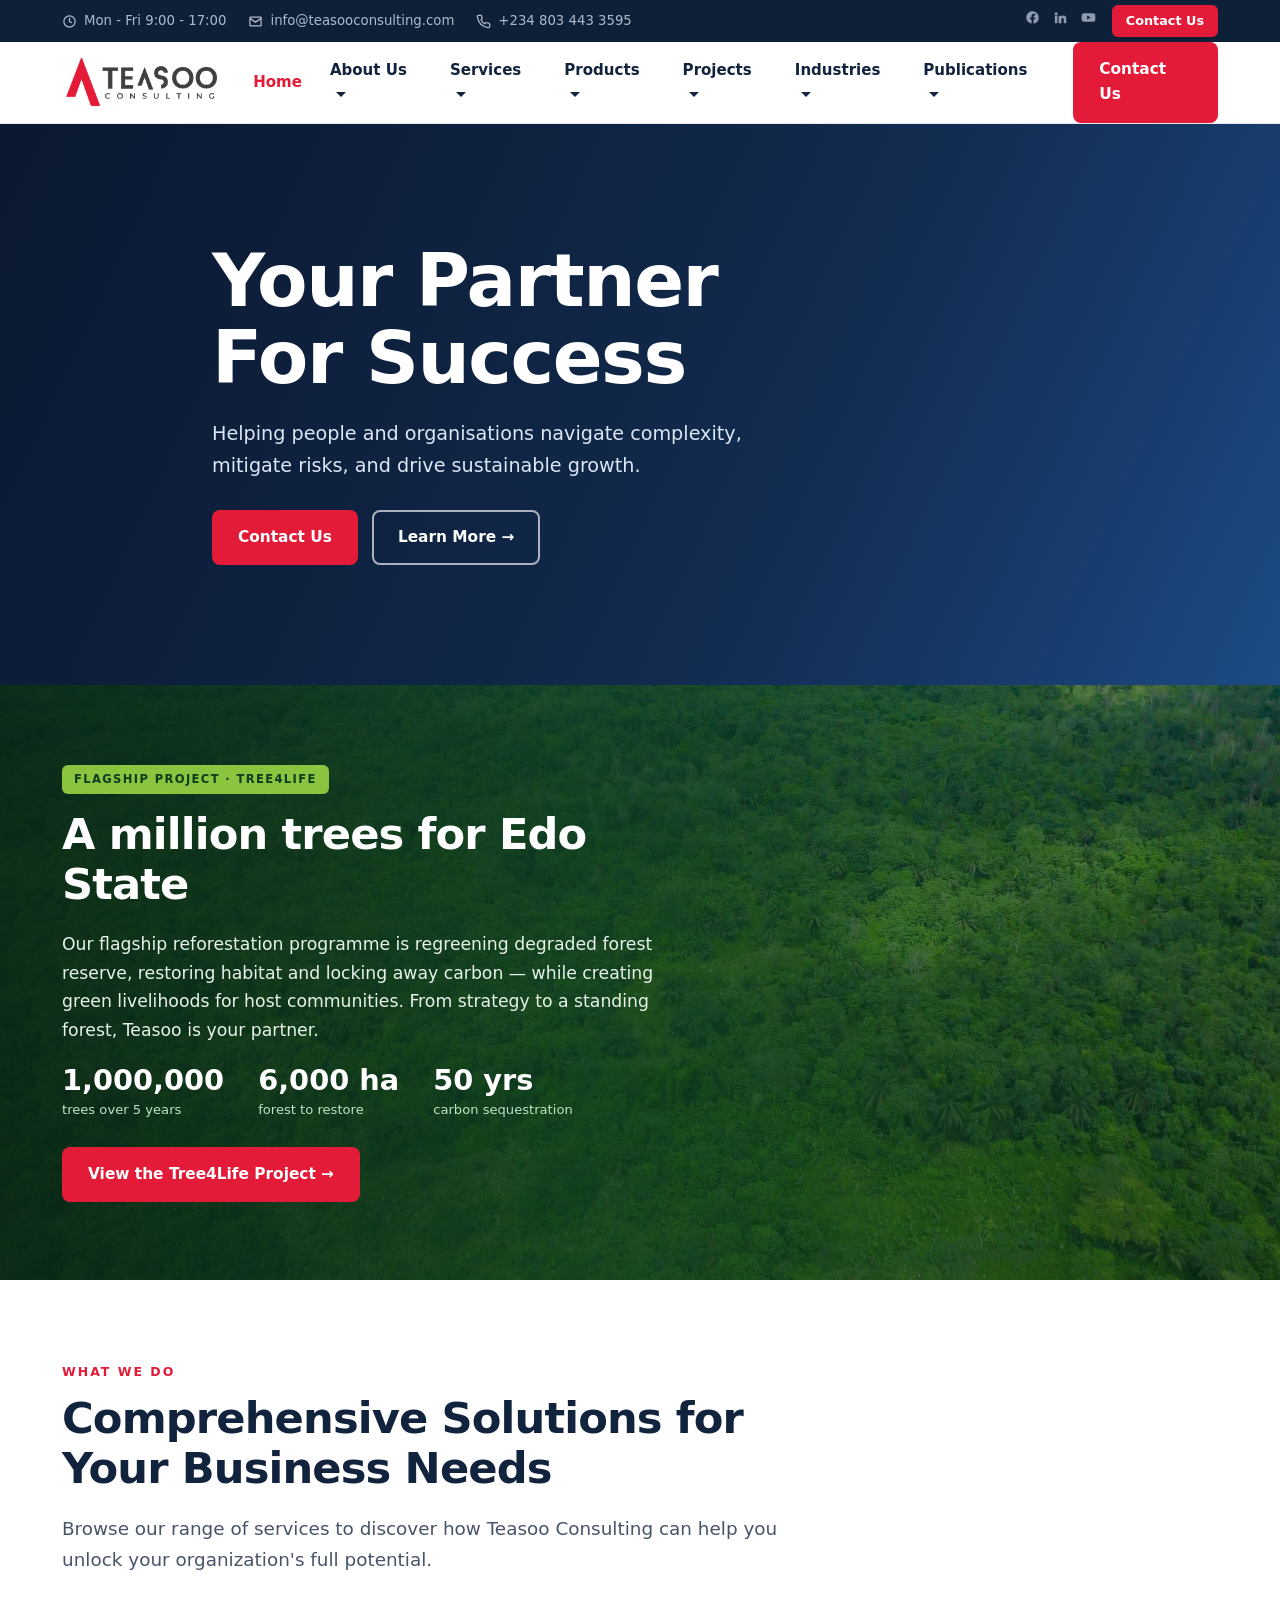
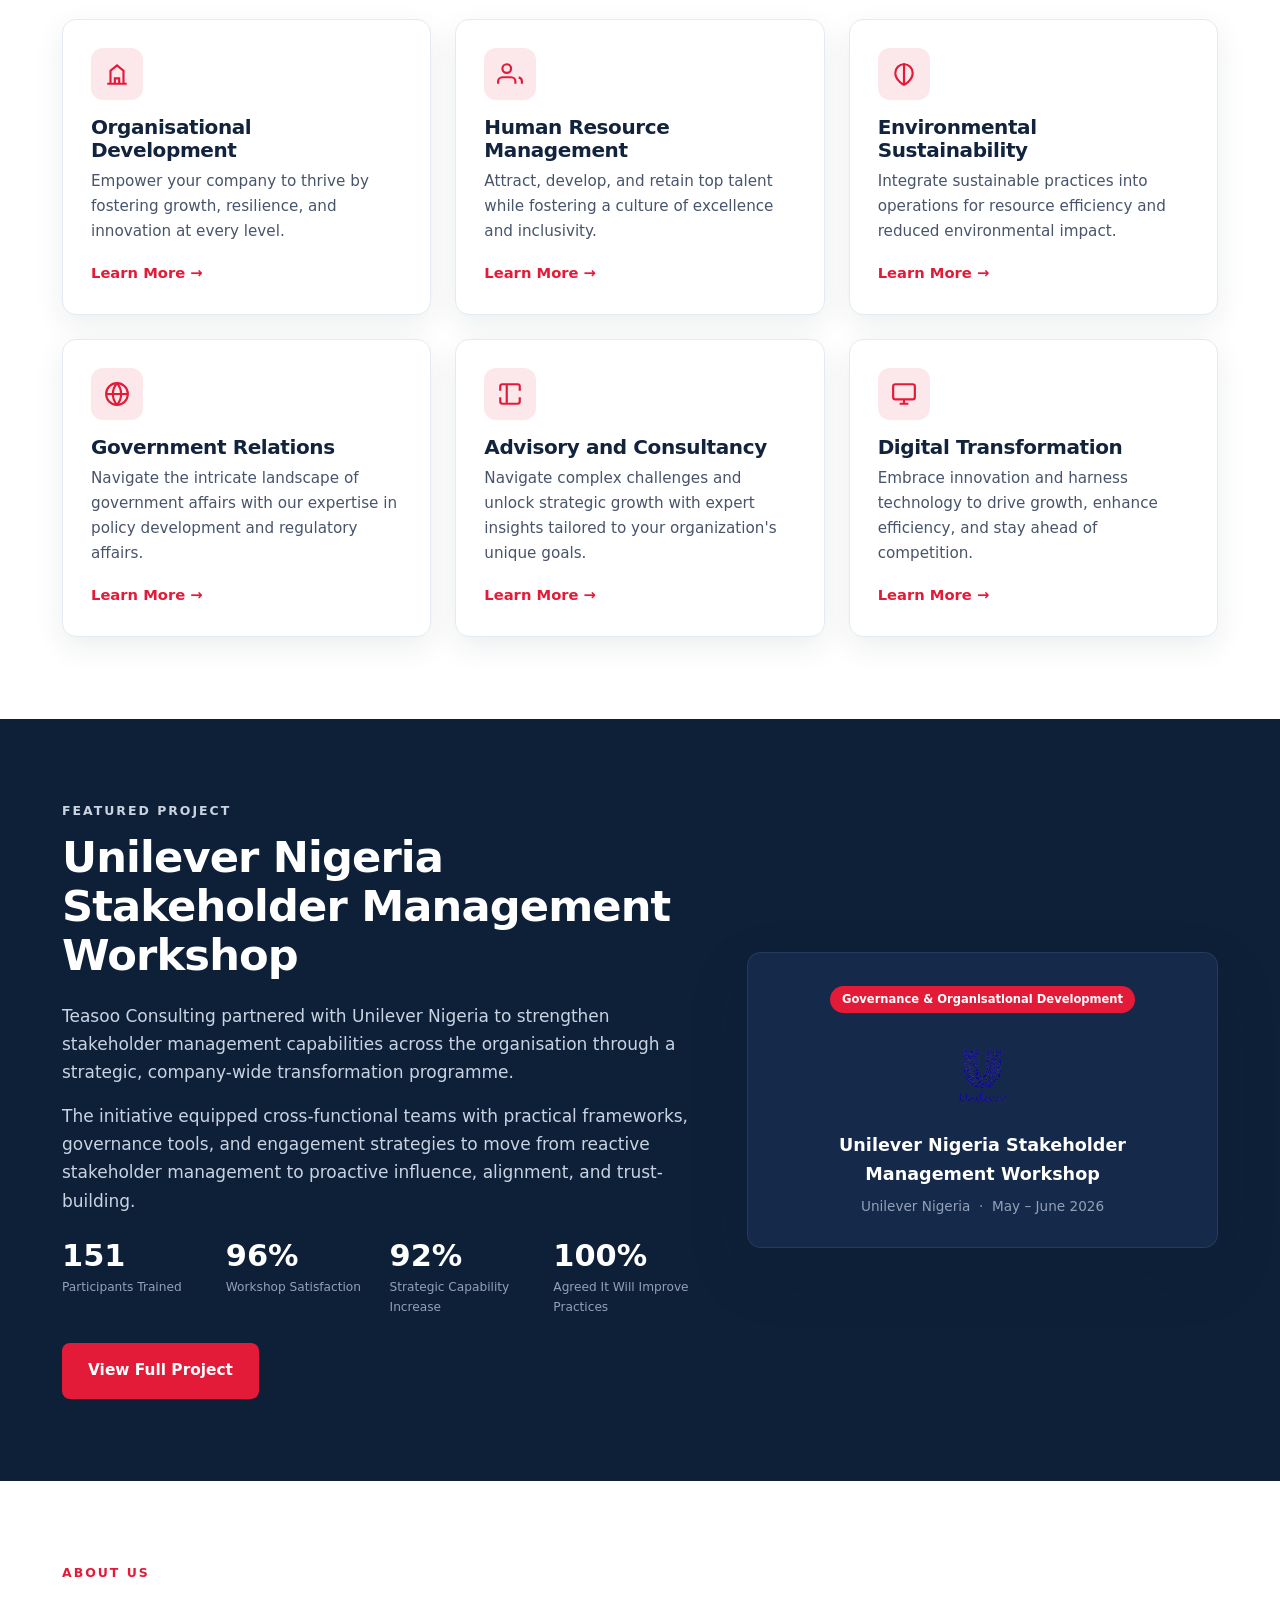
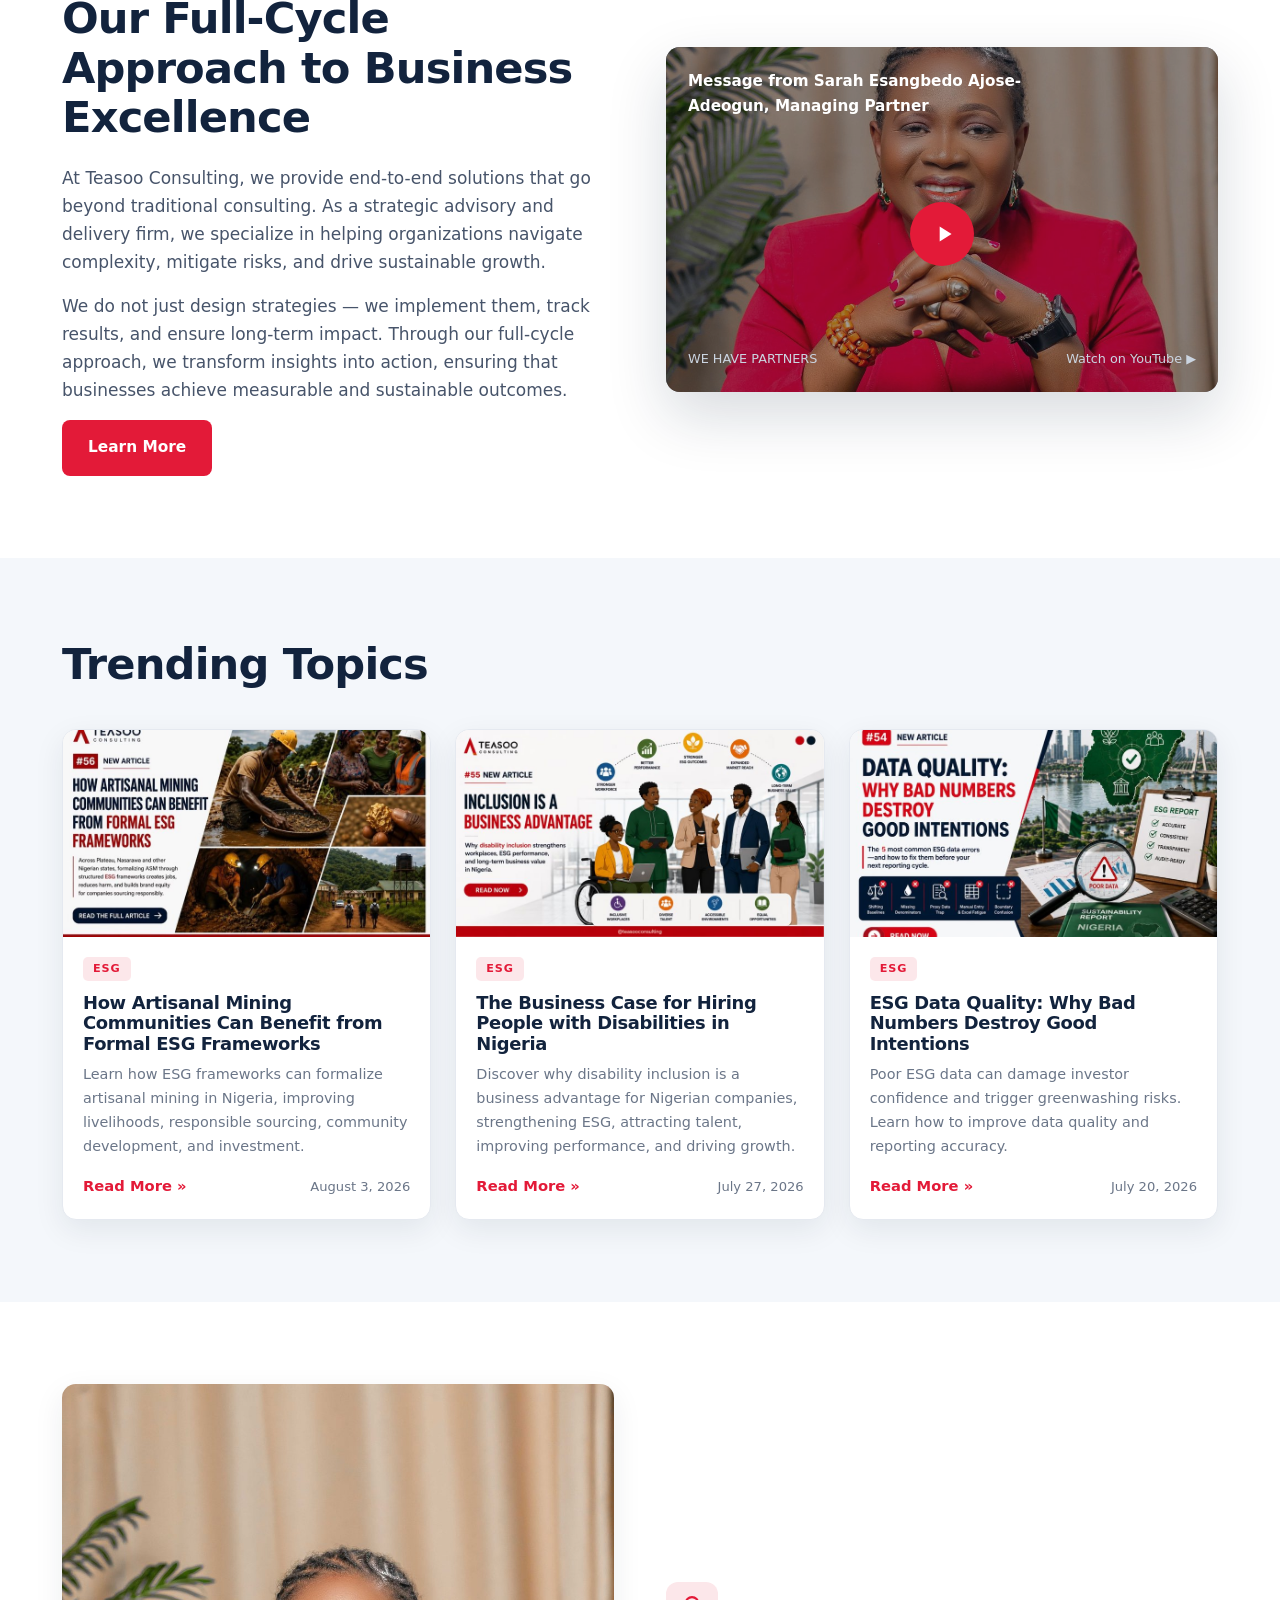
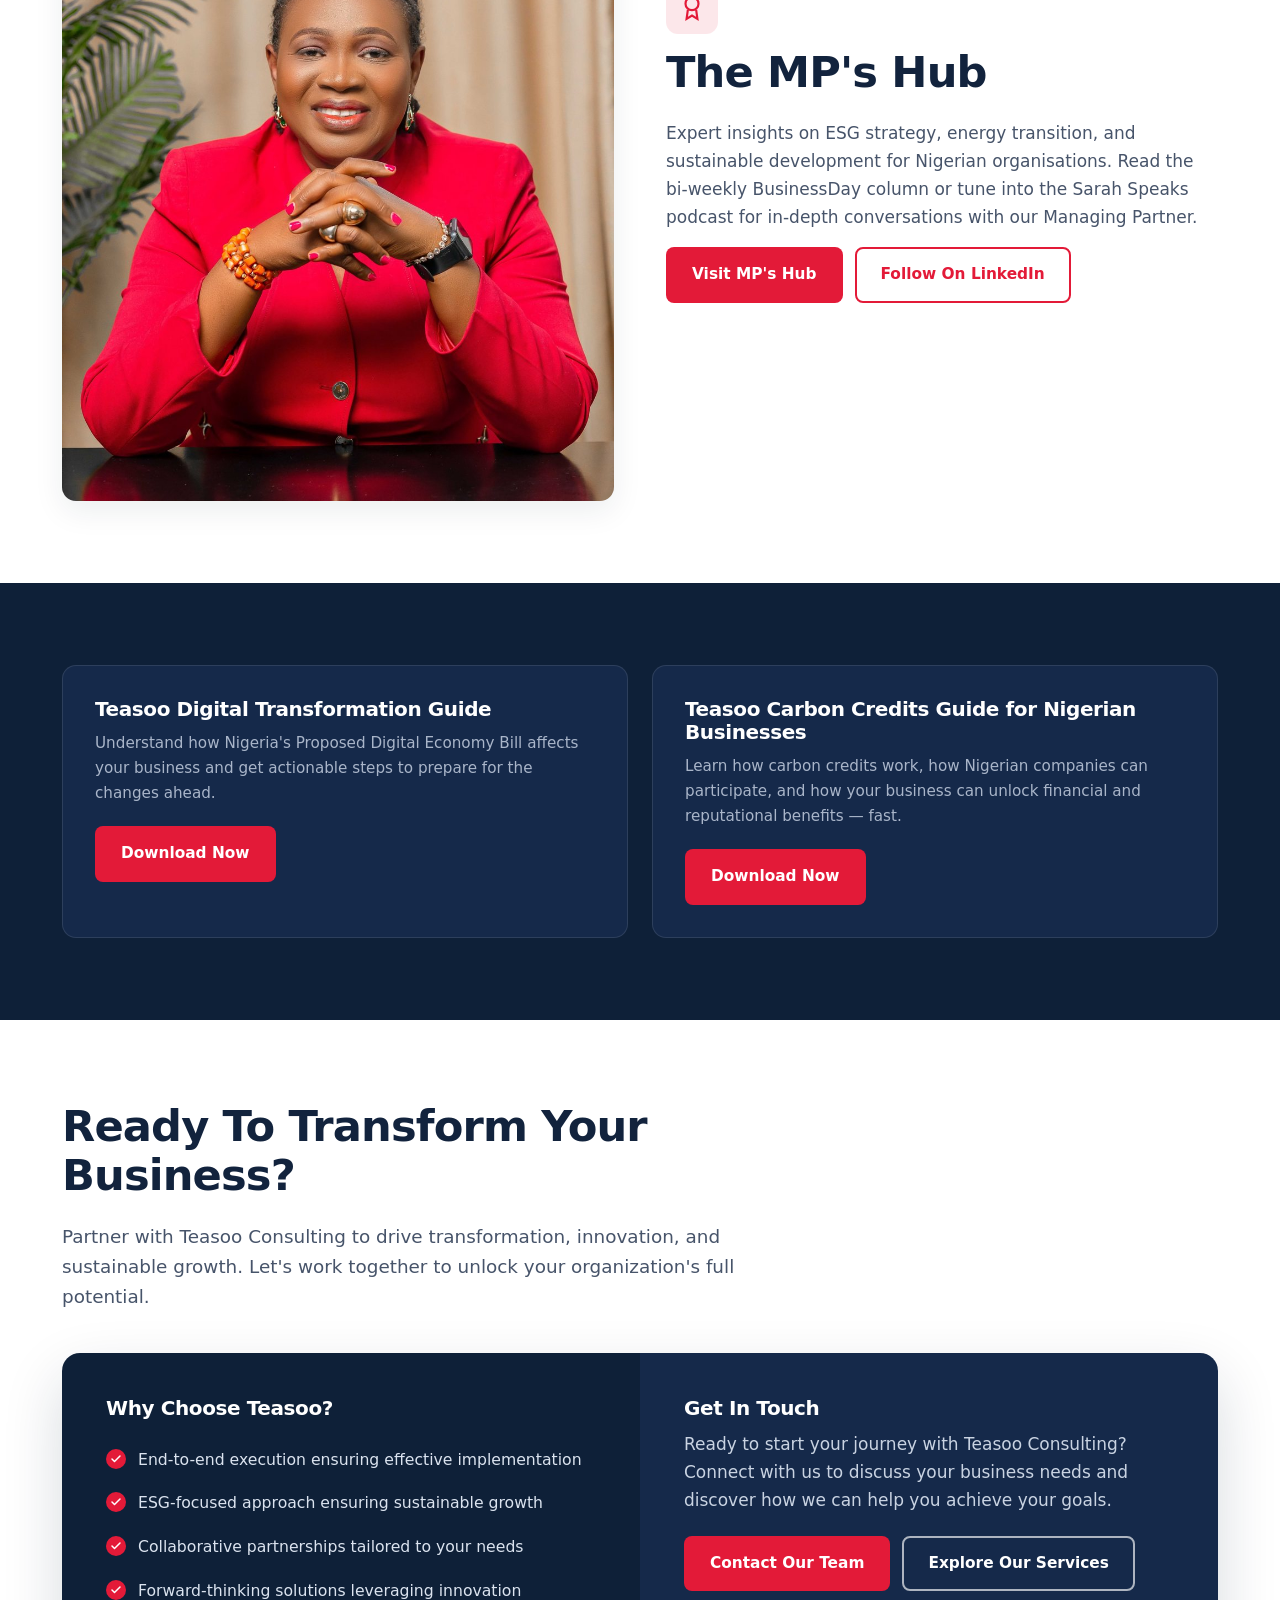
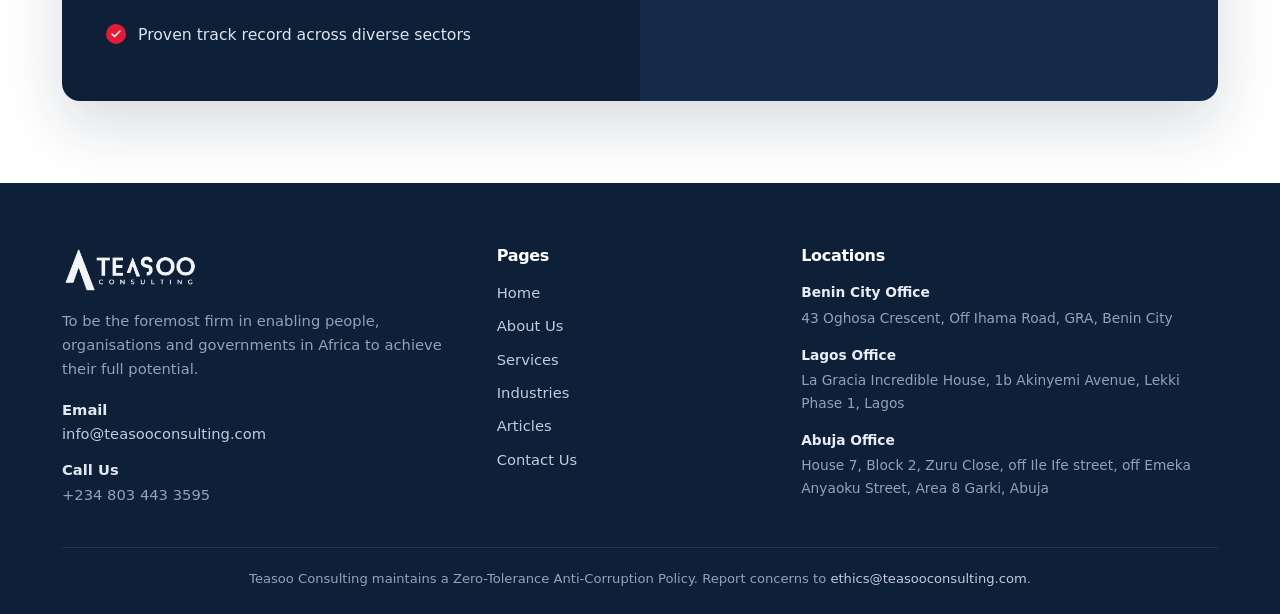
==== commit 33c73b9e: "Use official project photos on Tree4Life page and homepage flagship - Add web-optimized versions of " ====
--- a/index.html
+++ b/index.html
@@ -108,7 +108,7 @@
 
 <!-- ===================== FLAGSHIP: TREE4LIFE ===================== -->
 <section class="flagship">
-  <div class="flagship__bg" style="background-image:url('assets/img/t4l-aerial.jpg')"></div>
+  <div class="flagship__bg" style="background-image:url('assets/img/t4l-drone-canopy.jpg')"></div>
   <div class="container">
     <div class="fs-inner">
       <span class="fs-badge">Flagship Project · Tree4Life</span>
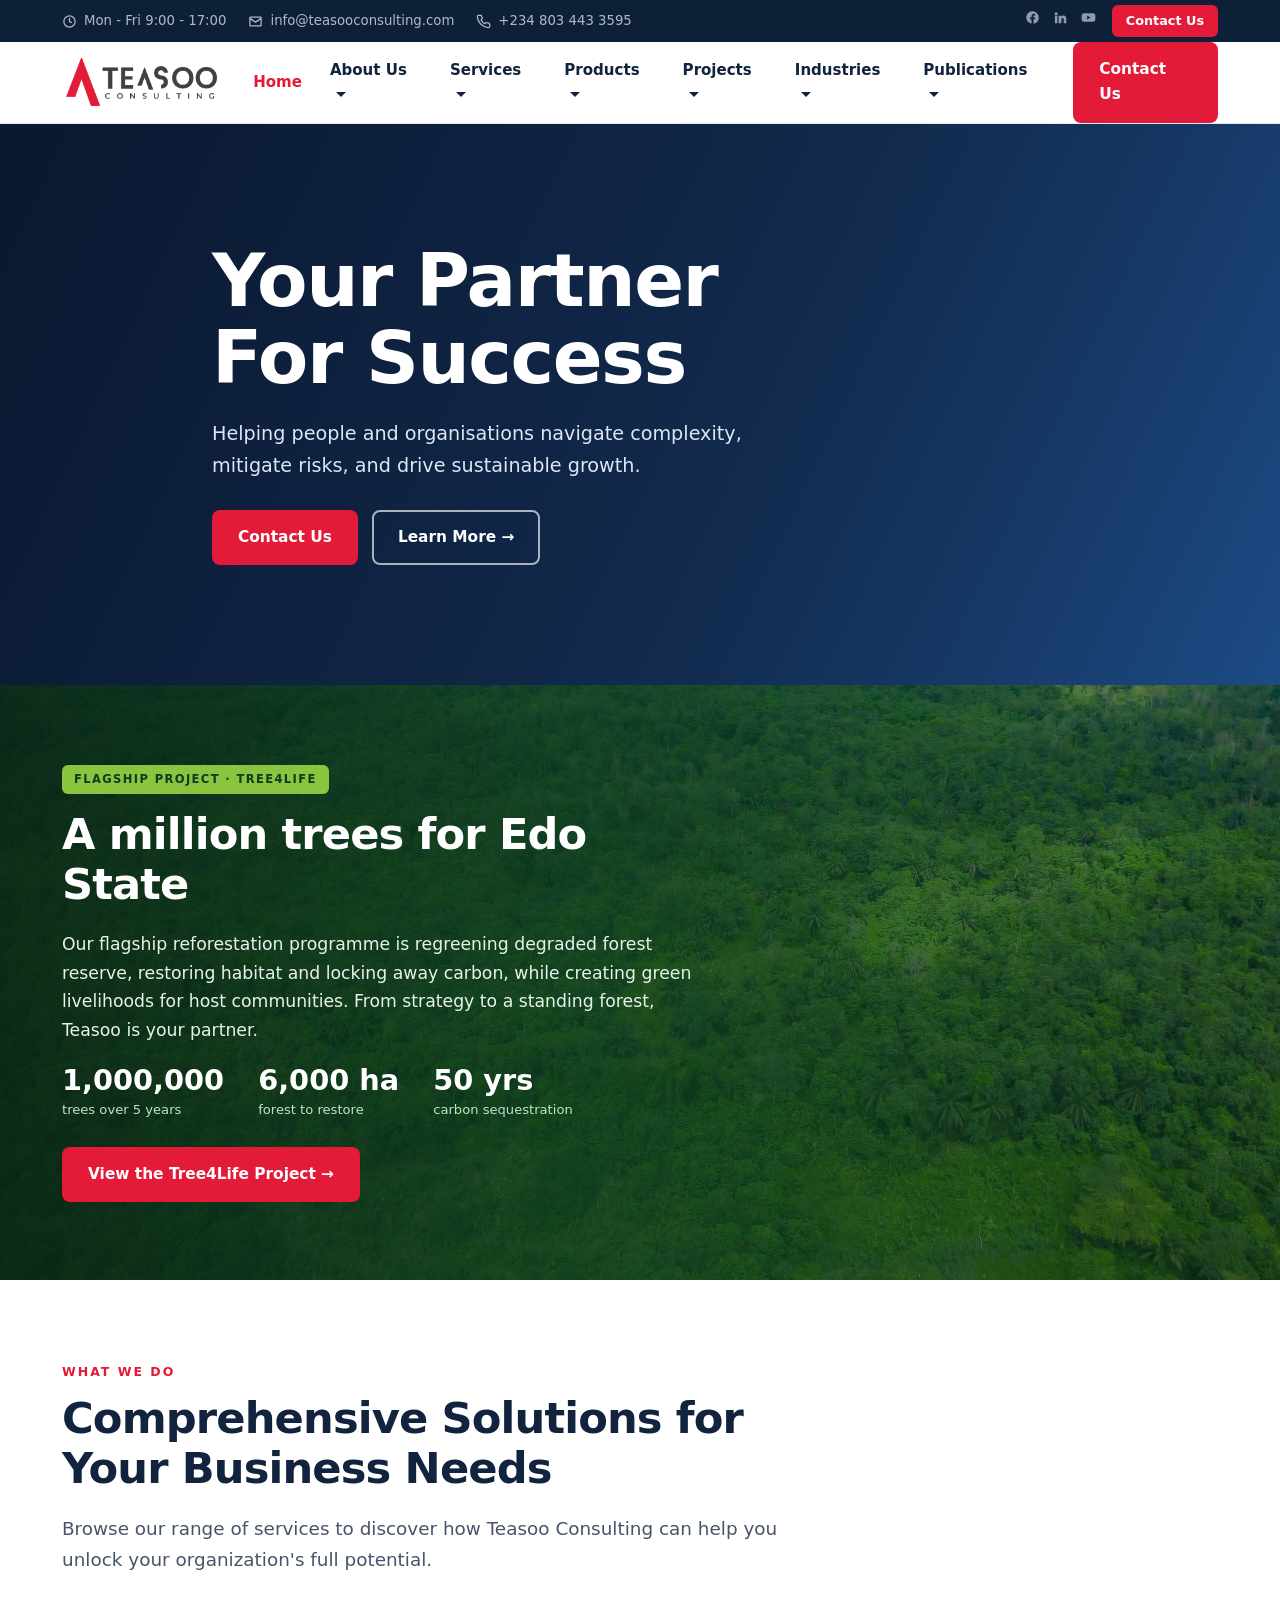
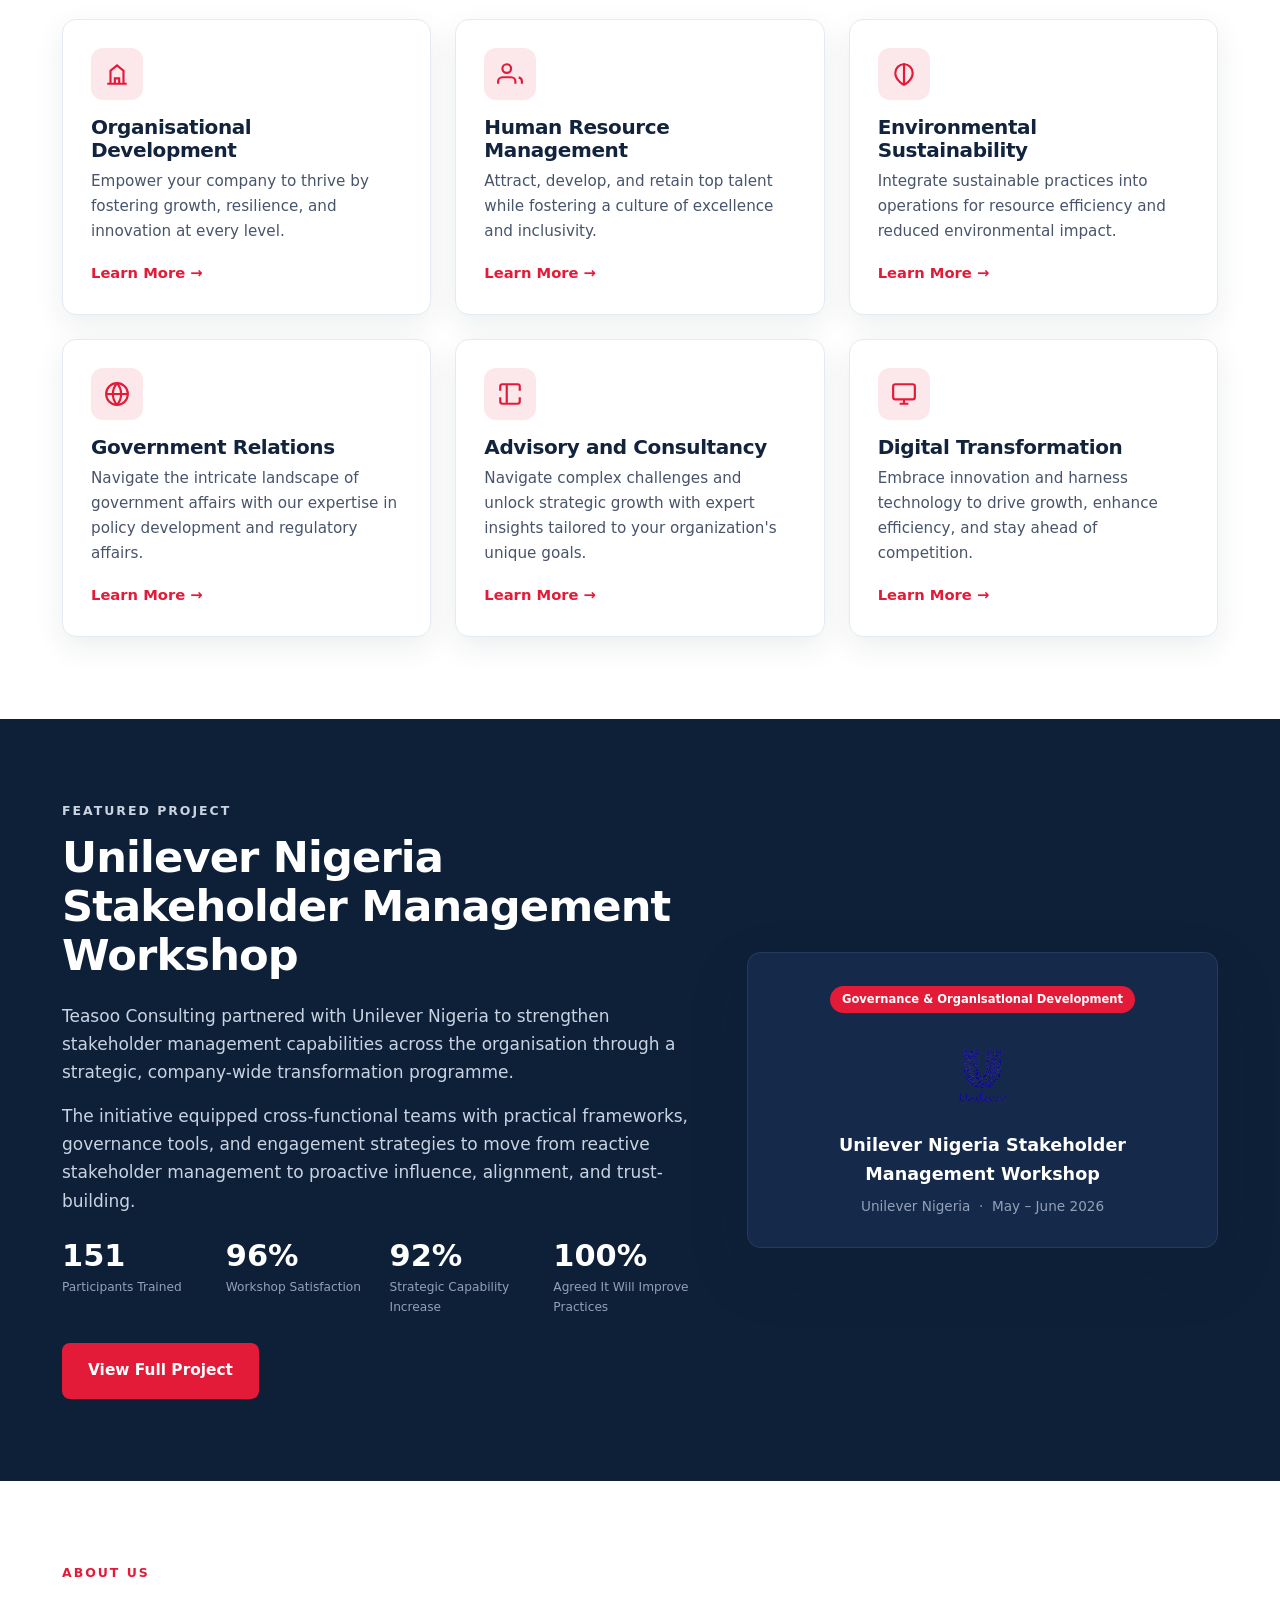
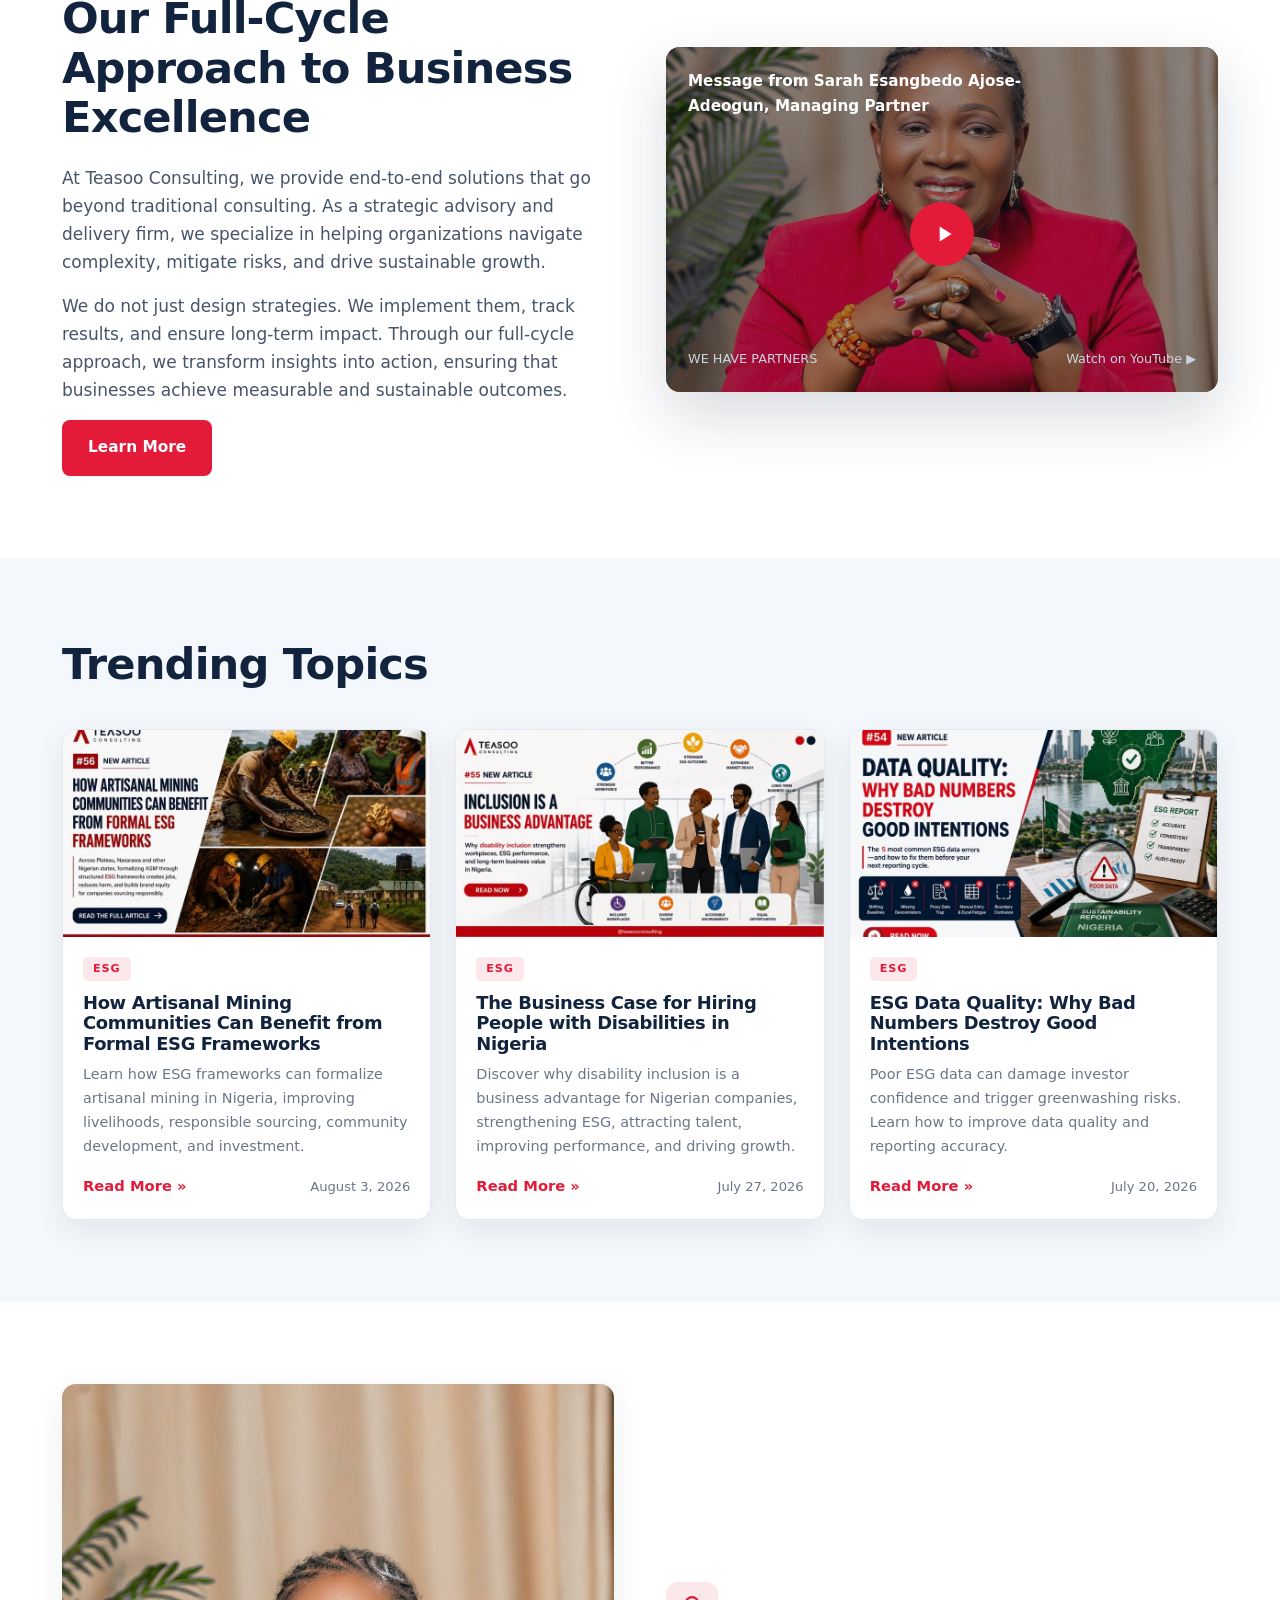
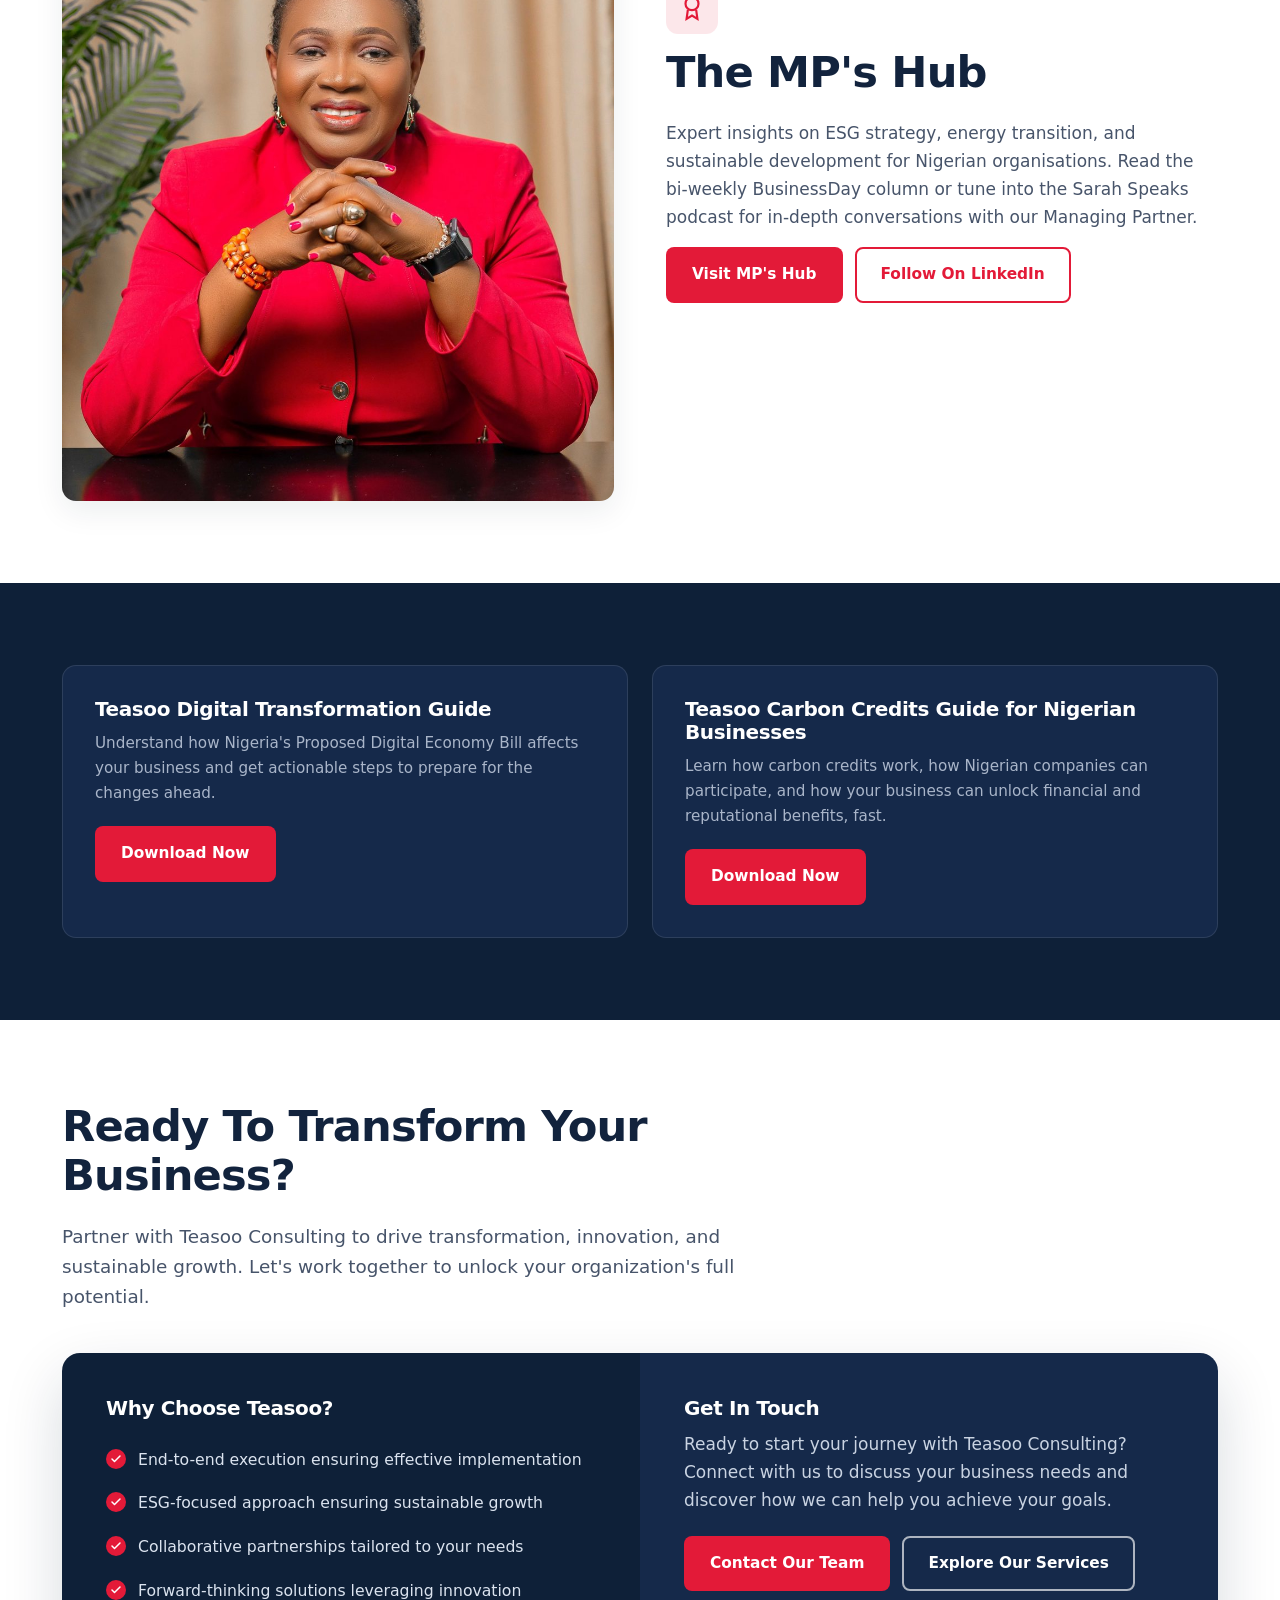
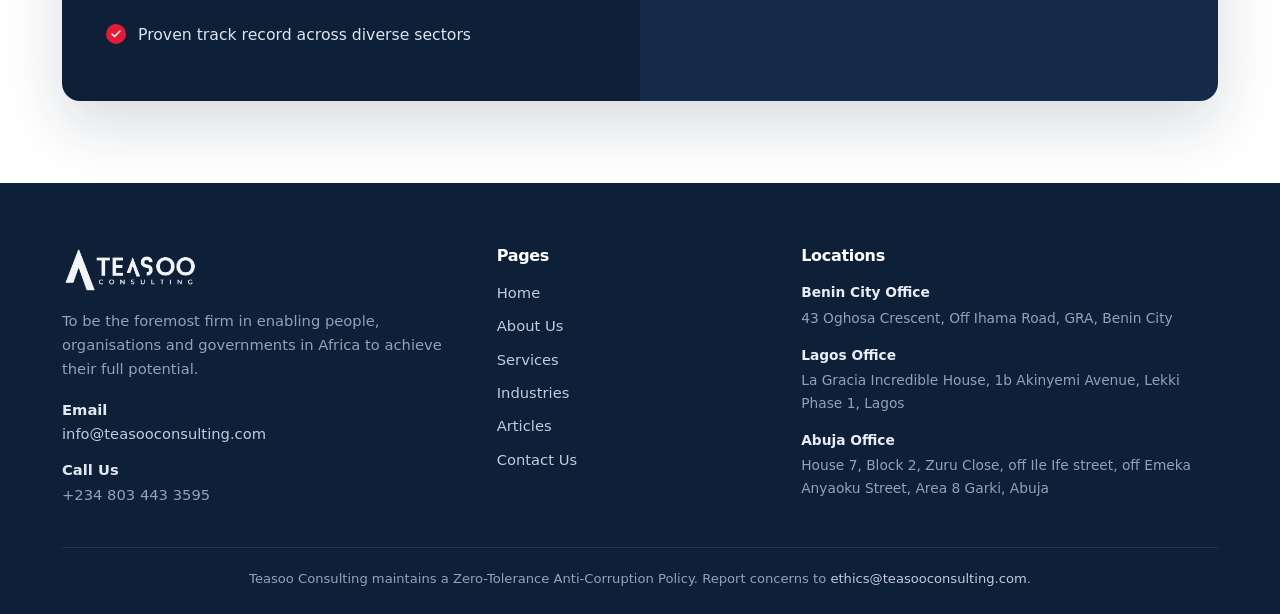
==== commit f4791e43: "Tree4Life split-block dividers + remove em-dashes site-wide - Make the first split (left of the firs" ====
--- a/index.html
+++ b/index.html
@@ -3,9 +3,9 @@
 <head>
 <meta charset="UTF-8">
 <meta name="viewport" content="width=device-width, initial-scale=1">
-<title>Teasoo Consulting — Your Partner For Success</title>
+<title>Teasoo Consulting | Your Partner For Success</title>
 <meta name="description" content="At Teasoo Consulting, we specialize in helping people and organizations navigate complexity, mitigate risks, and drive sustainable growth.">
-<link rel="stylesheet" href="assets/css/style.css?v=5">
+<link rel="stylesheet" href="assets/css/style.css?v=6">
 </head>
 <body class="home">
 
@@ -113,7 +113,7 @@
     <div class="fs-inner">
       <span class="fs-badge">Flagship Project · Tree4Life</span>
       <h2>A million trees for Edo State</h2>
-      <p>Our flagship reforestation programme is regreening degraded forest reserve, restoring habitat and locking away carbon — while creating green livelihoods for host communities. From strategy to a standing forest, Teasoo is your partner.</p>
+      <p>Our flagship reforestation programme is regreening degraded forest reserve, restoring habitat and locking away carbon, while creating green livelihoods for host communities. From strategy to a standing forest, Teasoo is your partner.</p>
       <div class="fs-stats">
         <div><div class="n">1,000,000</div><div class="l">trees over 5 years</div></div>
         <div><div class="n">6,000 ha</div><div class="l">forest to restore</div></div>
@@ -178,7 +178,7 @@
         <p class="eyebrow">About Us</p>
         <h2>Our Full-Cycle Approach to Business Excellence</h2>
         <p>At Teasoo Consulting, we provide end-to-end solutions that go beyond traditional consulting. As a strategic advisory and delivery firm, we specialize in helping organizations navigate complexity, mitigate risks, and drive sustainable growth.</p>
-        <p>We do not just design strategies — we implement them, track results, and ensure long-term impact. Through our full-cycle approach, we transform insights into action, ensuring that businesses achieve measurable and sustainable outcomes.</p>
+        <p>We do not just design strategies. We implement them, track results, and ensure long-term impact. Through our full-cycle approach, we transform insights into action, ensuring that businesses achieve measurable and sustainable outcomes.</p>
         <a class="btn btn--red" href="#">Learn More</a>
       </div>
       <div class="videocard">
@@ -255,7 +255,7 @@
       </div>
       <div class="dl-card">
         <h3>Teasoo Carbon Credits Guide for Nigerian Businesses</h3>
-        <p>Learn how carbon credits work, how Nigerian companies can participate, and how your business can unlock financial and reputational benefits — fast.</p>
+        <p>Learn how carbon credits work, how Nigerian companies can participate, and how your business can unlock financial and reputational benefits, fast.</p>
         <a class="btn btn--red" href="#">Download Now</a>
       </div>
     </div>
--- a/assets/css/style.css
+++ b/assets/css/style.css
@@ -415,11 +415,11 @@
 .ta-banner{position:relative;isolation:isolate;color:#fff;min-height:420px;display:flex;align-items:center}
 .ta-banner__bg{position:absolute;inset:0;z-index:-2;background-size:cover;background-position:center}
 .ta-banner::after{content:"";position:absolute;inset:0;z-index:-1;
-  background:linear-gradient(90deg,rgba(9,40,22,.86),rgba(11,61,31,.5))}
-.ta-banner .container{padding:70px 22px}
-.ta-banner h2{color:#fff;font-size:clamp(2rem,5vw,3.6rem);text-transform:uppercase;max-width:760px;line-height:1.02}
-.ta-banner p{color:#e7f2ea;max-width:560px;margin-top:12px}
-.ta-banner .btnrow{margin-top:24px;display:flex;gap:14px;flex-wrap:wrap}
+  background:linear-gradient(90deg,rgba(9,40,22,.86),rgba(11,61,31,.62))}
+.ta-banner .container{padding:70px 22px;text-align:center}
+.ta-banner h2{color:#fff;font-size:clamp(2rem,5vw,3.6rem);text-transform:uppercase;max-width:760px;line-height:1.02;margin-left:auto;margin-right:auto}
+.ta-banner p{color:#e7f2ea;max-width:560px;margin-top:12px;margin-left:auto;margin-right:auto}
+.ta-banner .btnrow{margin-top:24px;display:flex;gap:14px;flex-wrap:wrap;justify-content:center}
 
 @media (max-width:900px){
   .ta-stats .container{grid-template-columns:repeat(2,1fr)}
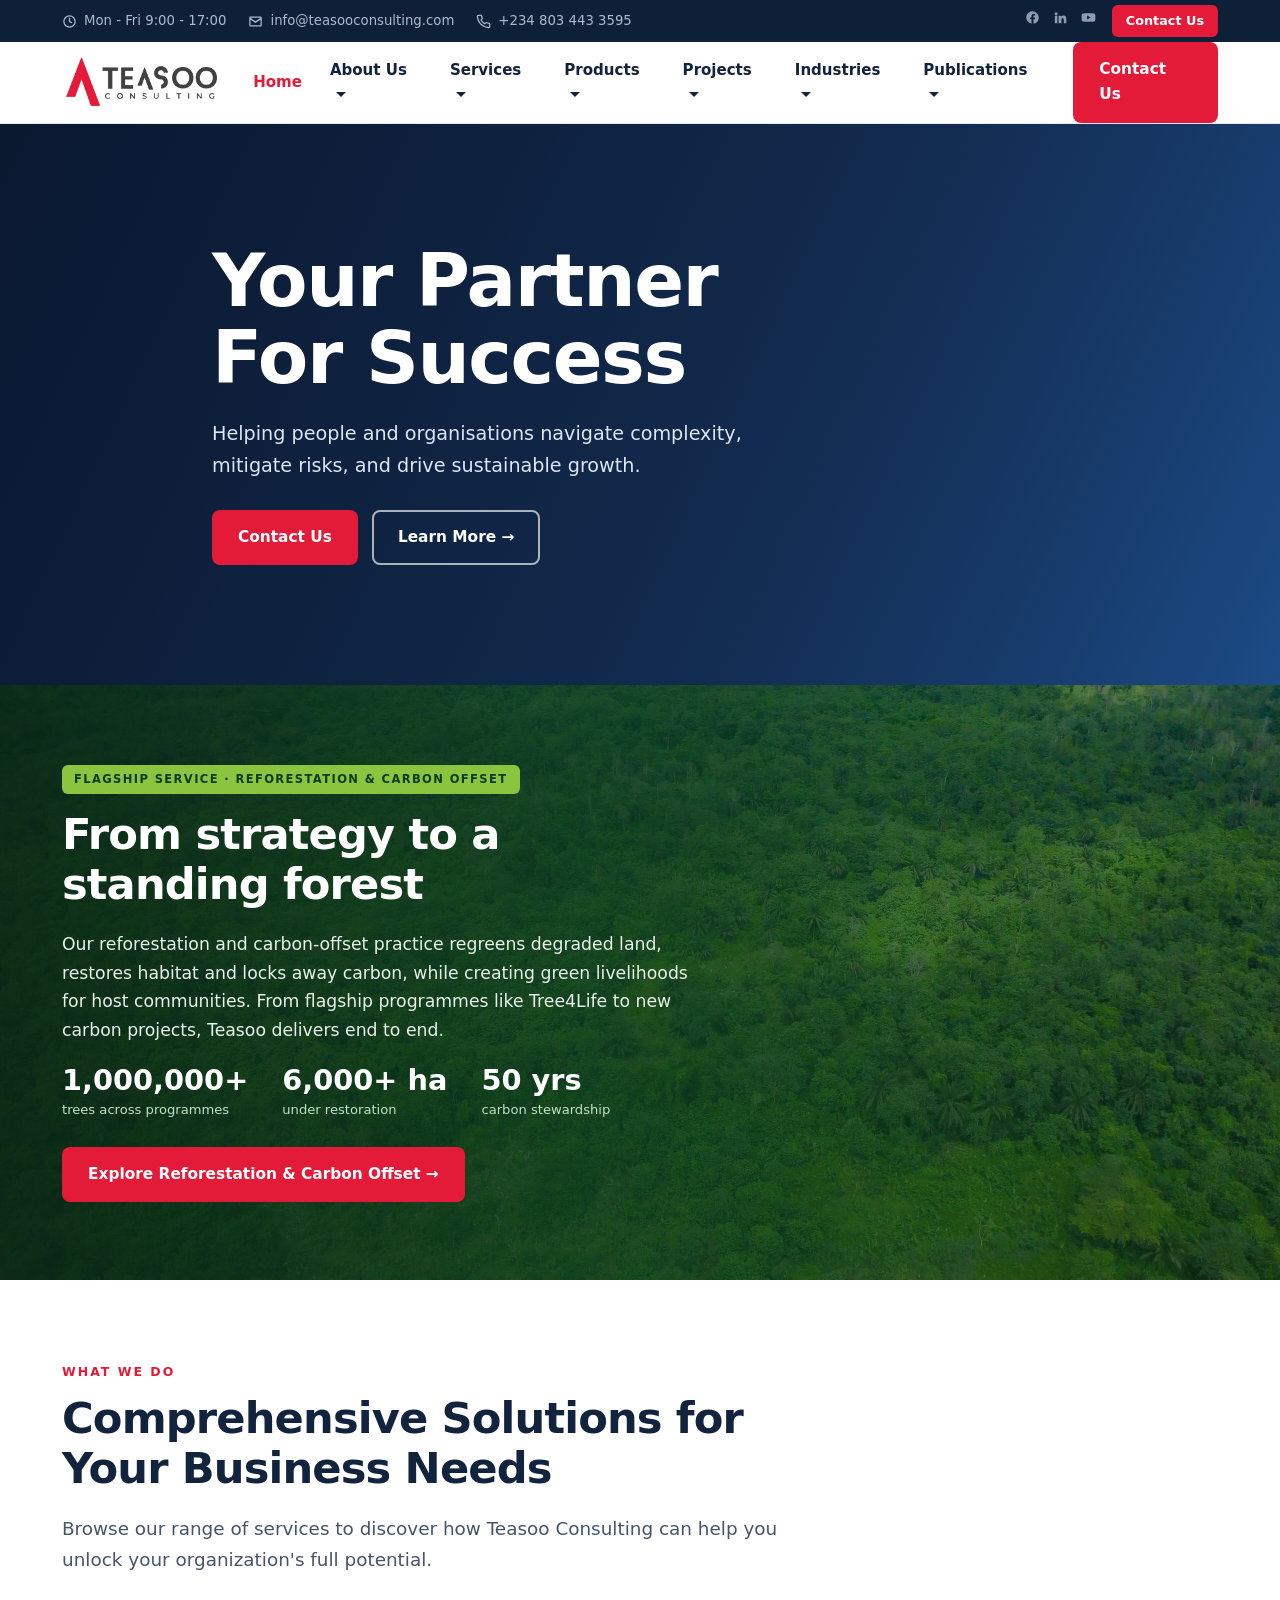
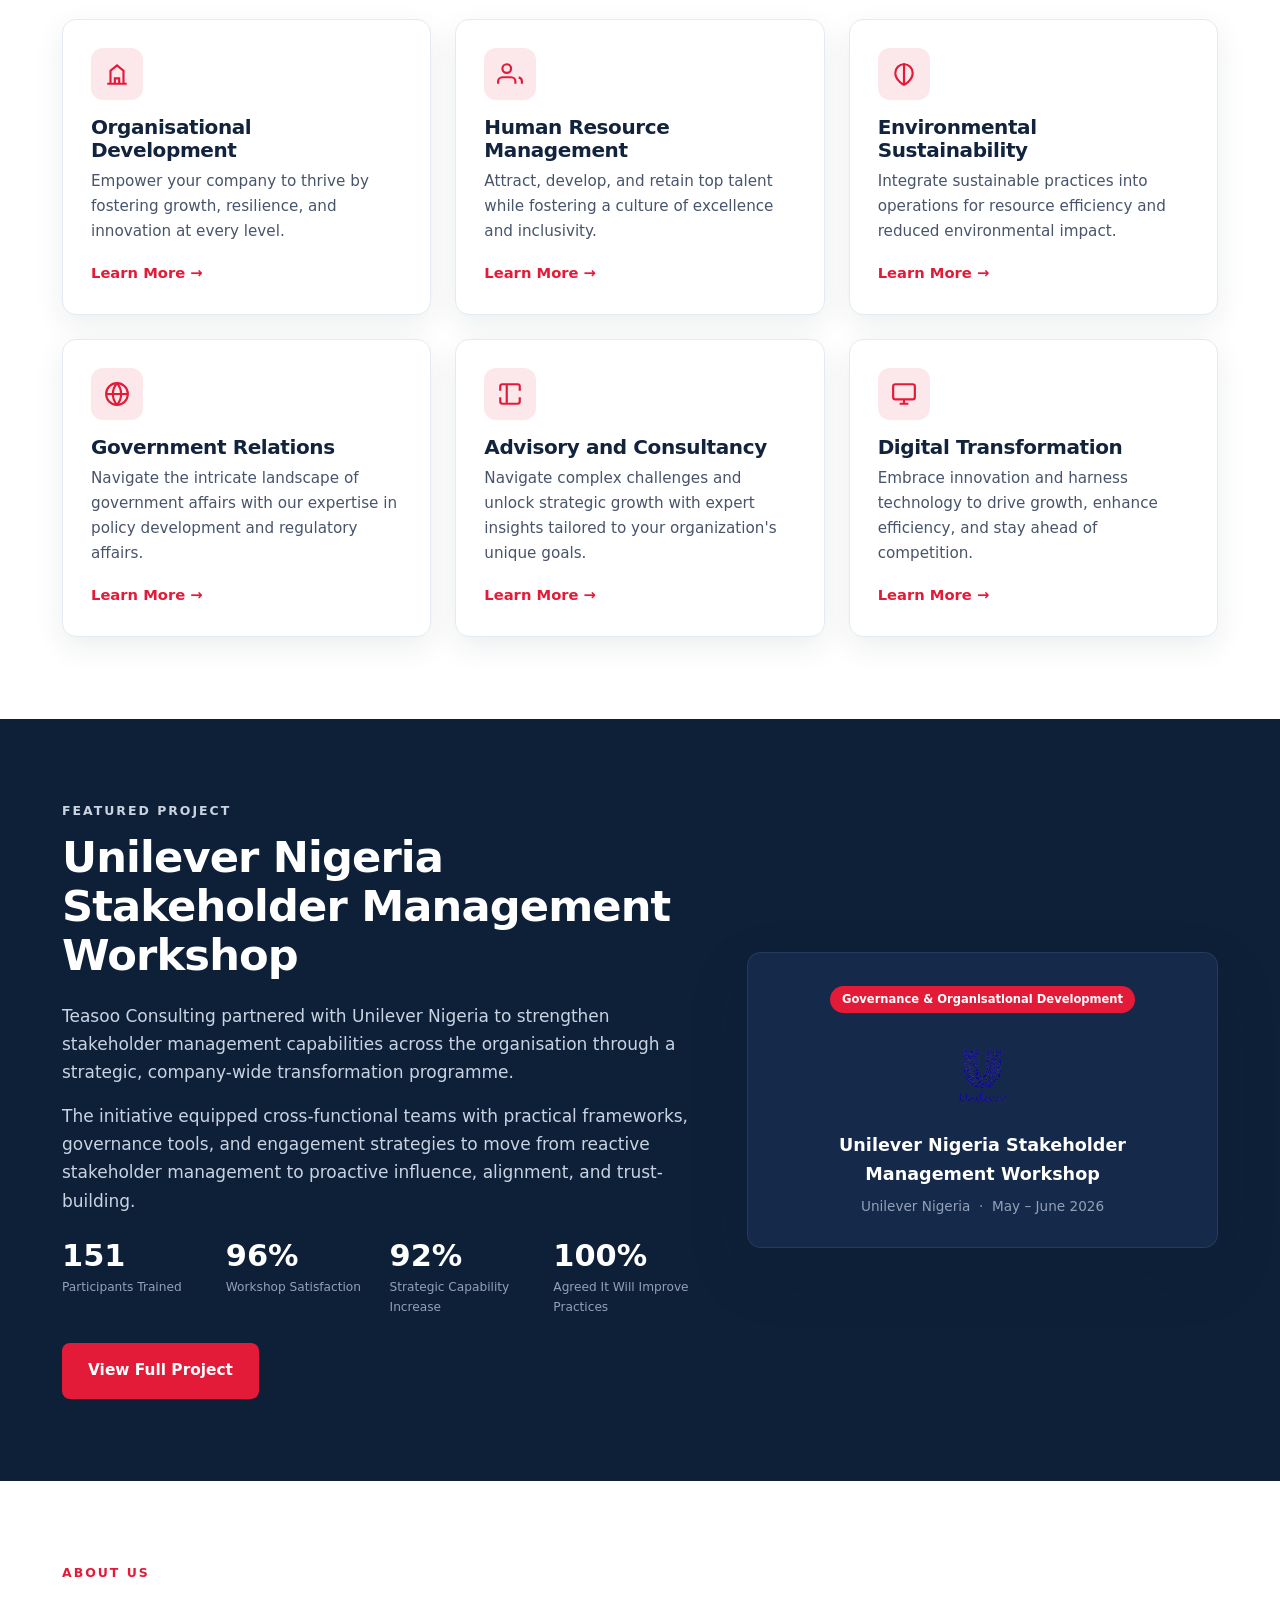
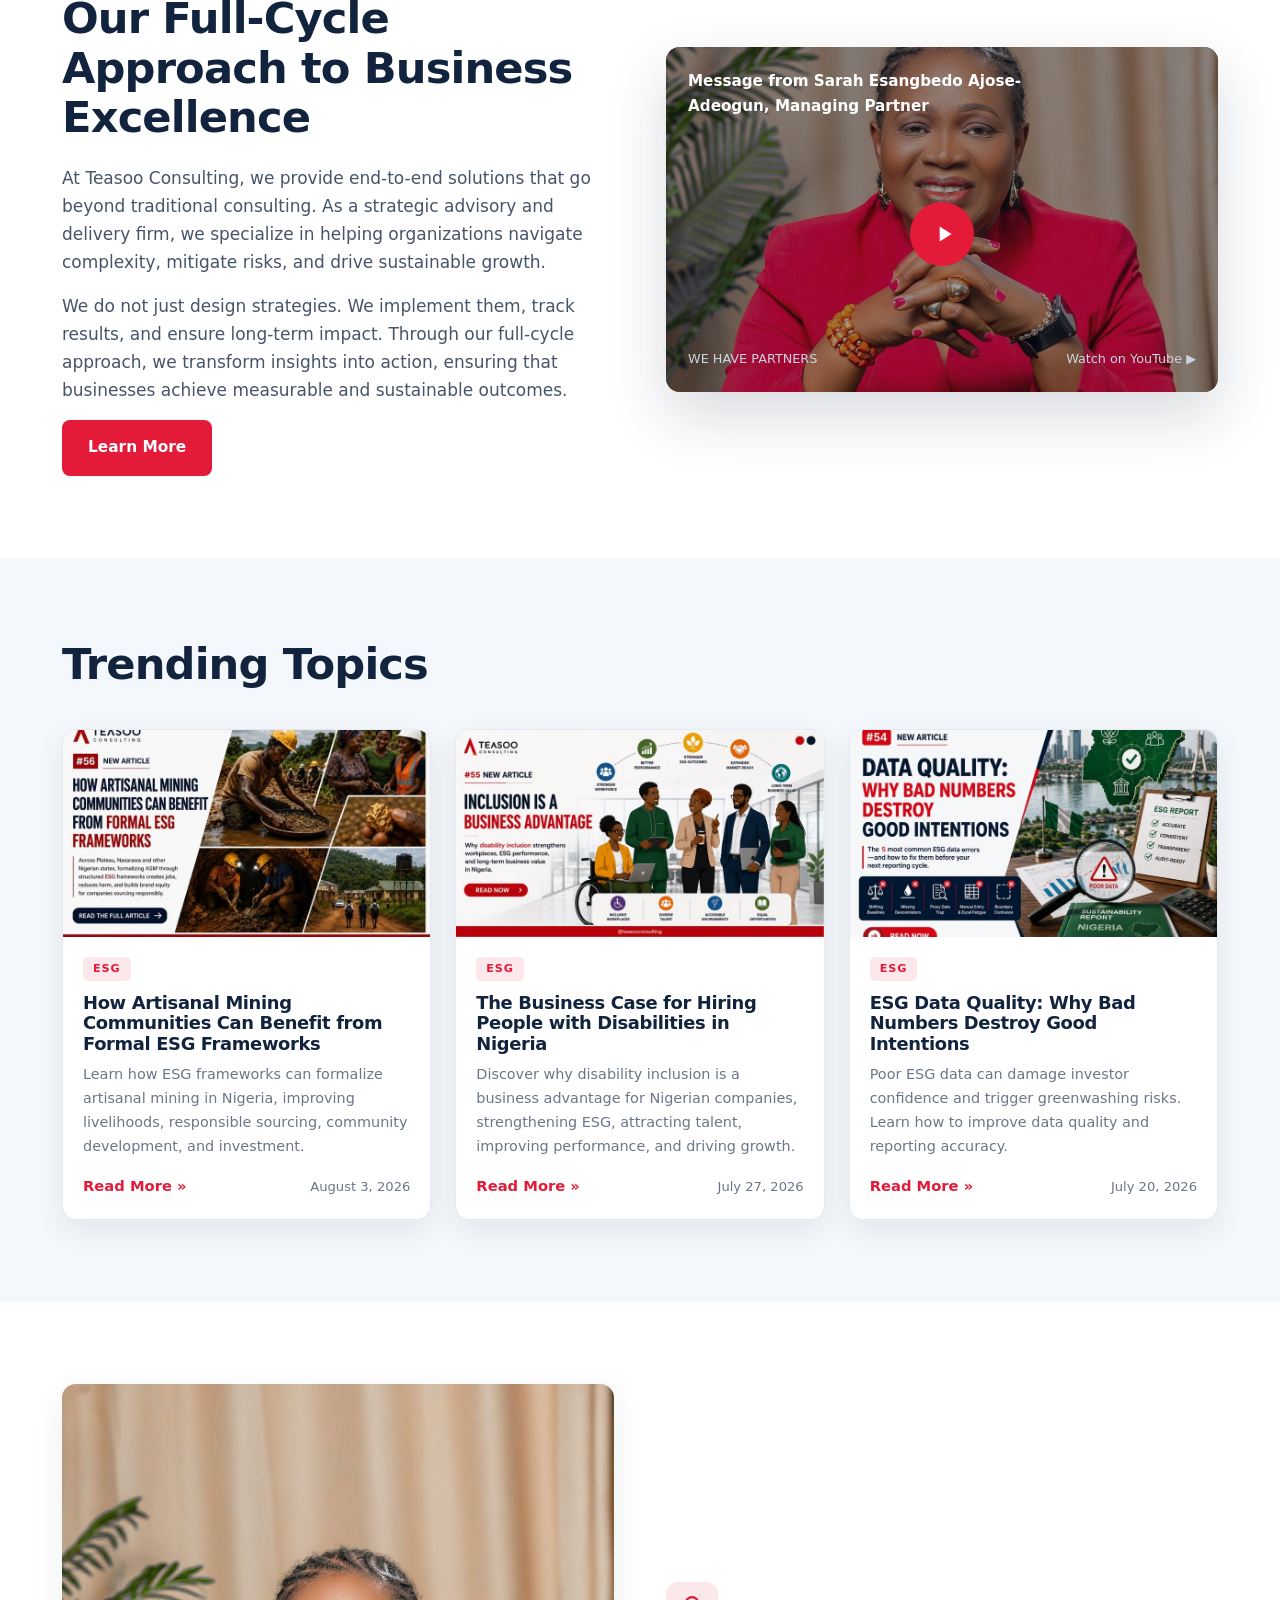
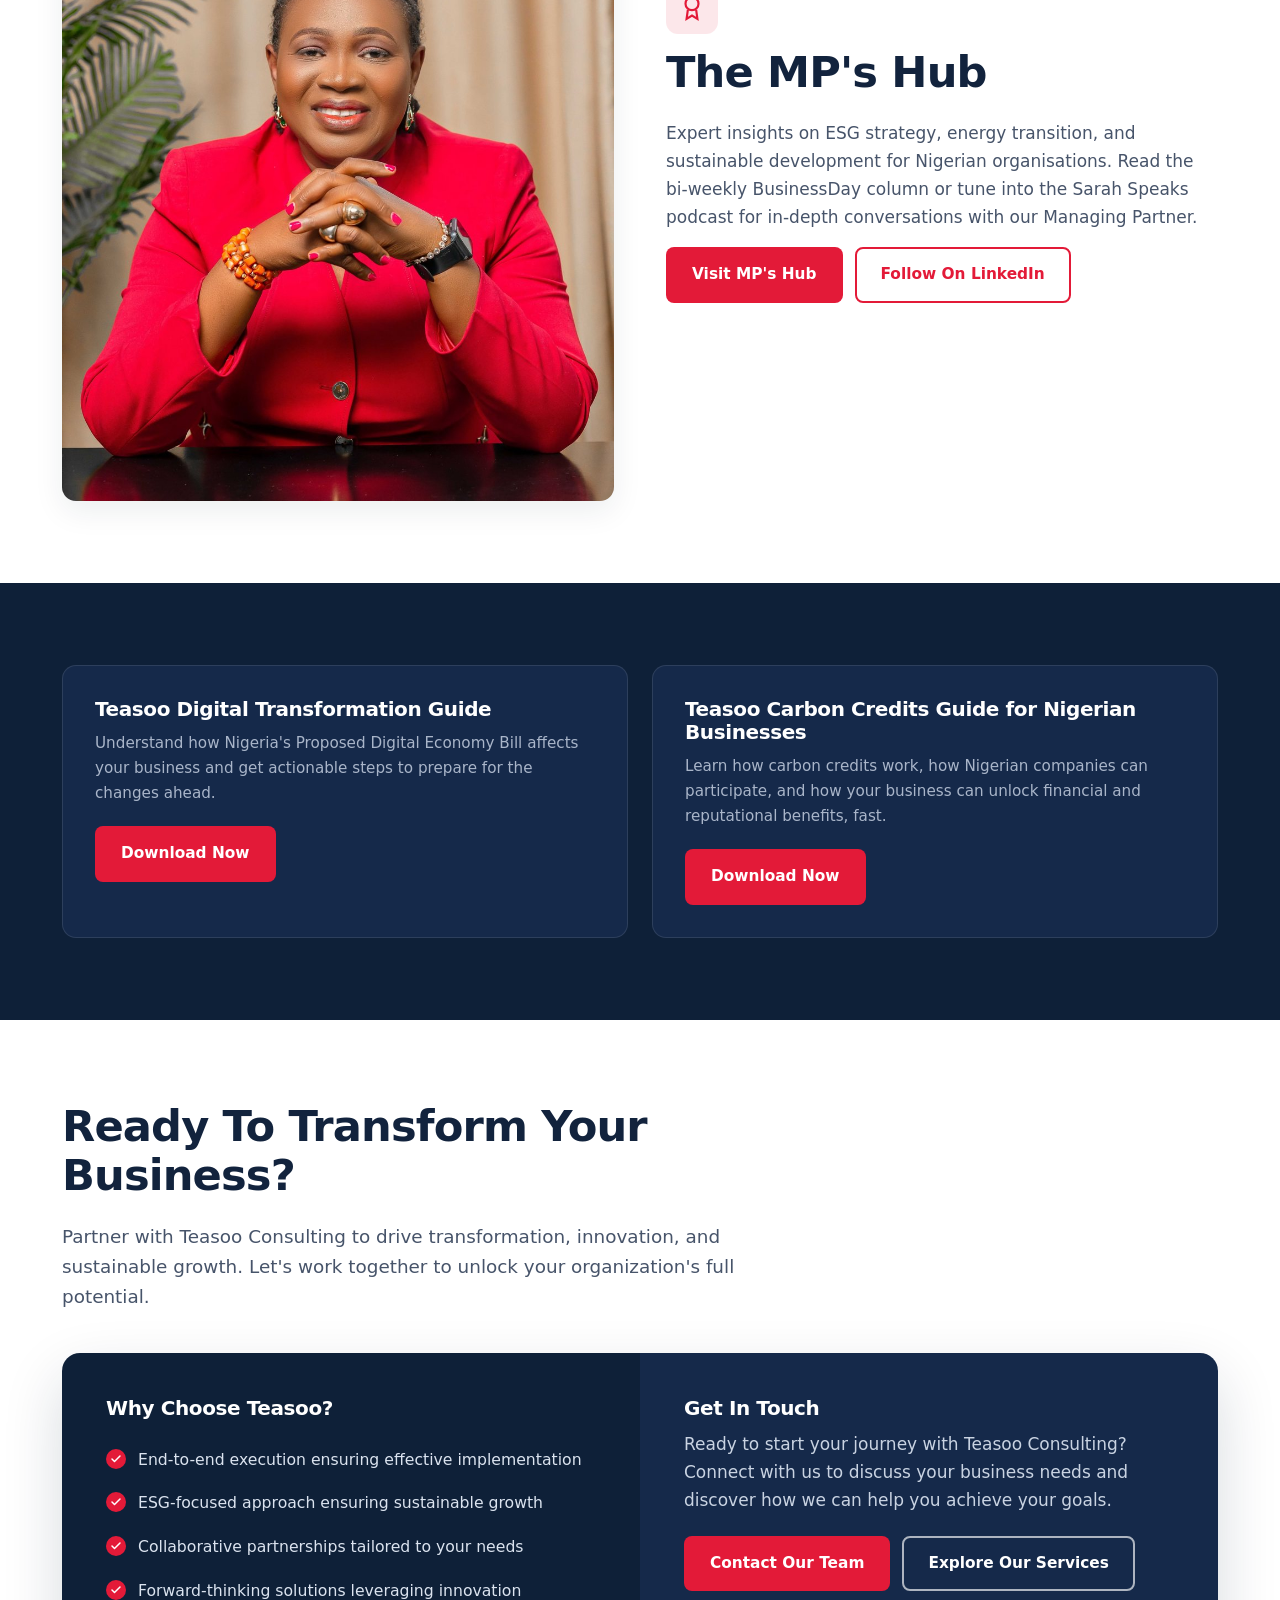
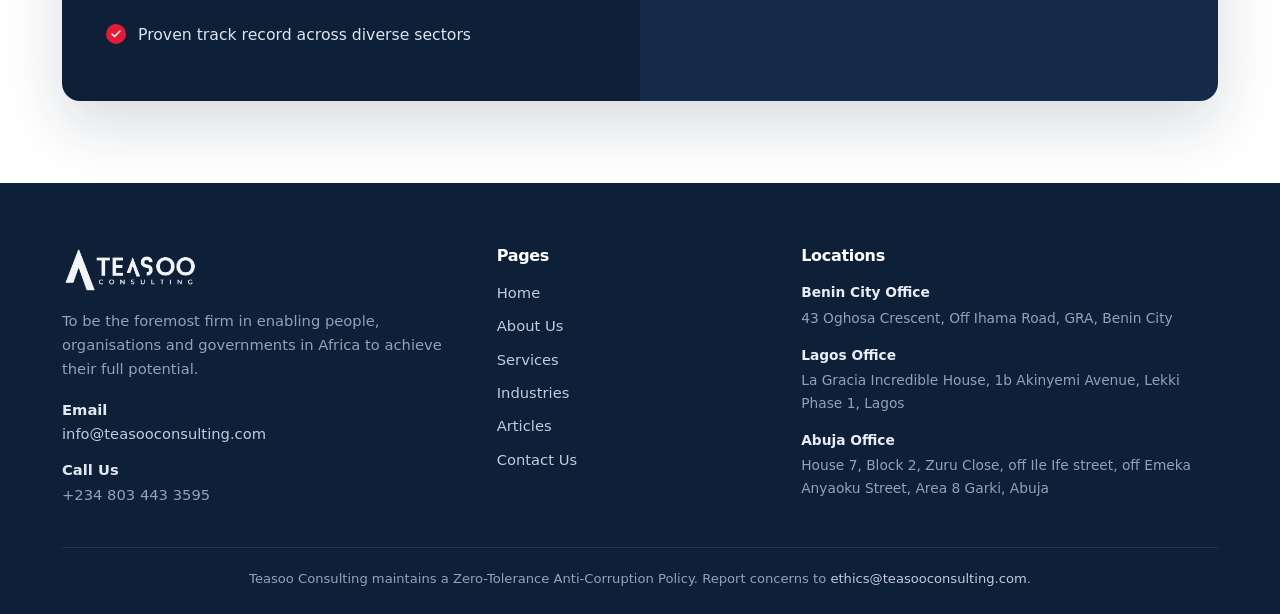
==== commit d2b1c2c8: "Restructure Tree4Life into a Reforestation & Carbon Offset service page - Reframe the page from a si" ====
--- a/index.html
+++ b/index.html
@@ -49,6 +49,7 @@
             <li><a href="#">Advisory Services</a></li>
             <li><a href="#">Digital Transformation</a></li>
             <li><a href="#">Environmental Sustainability</a></li>
+            <li><a href="reforestation.html">Reforestation &amp; Carbon Offset</a></li>
             <li><a href="#">Government Relations</a></li>
             <li><a href="#">Organisational Development</a></li>
           </ul>
@@ -66,7 +67,7 @@
             <li><a href="unilever.html">Unilever Nigeria Stakeholder Management Workshop</a></li>
             <li><a href="#">Employment Relations Strategy Workshop</a></li>
             <li><a href="#">Shina Aluwoye Foundation Establishment &amp; Bursary Programme Launch</a></li>
-            <li class="active"><a href="tree4life.html">Tree4Life Reforestation Programme <span class="flag">FLAGSHIP</span></a></li>
+            <li><a href="reforestation.html">Reforestation &amp; Carbon Offset <span class="flag">FLAGSHIP</span></a></li>
           </ul>
         </li>
         <li class="has-caret"><a href="#">Industries</a>
@@ -106,20 +107,20 @@
   </div>
 </section>
 
-<!-- ===================== FLAGSHIP: TREE4LIFE ===================== -->
+<!-- ===================== FLAGSHIP: REFORESTATION ===================== -->
 <section class="flagship">
   <div class="flagship__bg" style="background-image:url('assets/img/t4l-drone-canopy.jpg')"></div>
   <div class="container">
     <div class="fs-inner">
-      <span class="fs-badge">Flagship Project · Tree4Life</span>
-      <h2>A million trees for Edo State</h2>
-      <p>Our flagship reforestation programme is regreening degraded forest reserve, restoring habitat and locking away carbon, while creating green livelihoods for host communities. From strategy to a standing forest, Teasoo is your partner.</p>
+      <span class="fs-badge">Flagship Service · Reforestation &amp; Carbon Offset</span>
+      <h2>From strategy to a standing forest</h2>
+      <p>Our reforestation and carbon-offset practice regreens degraded land, restores habitat and locks away carbon, while creating green livelihoods for host communities. From flagship programmes like Tree4Life to new carbon projects, Teasoo delivers end to end.</p>
       <div class="fs-stats">
-        <div><div class="n">1,000,000</div><div class="l">trees over 5 years</div></div>
-        <div><div class="n">6,000 ha</div><div class="l">forest to restore</div></div>
-        <div><div class="n">50 yrs</div><div class="l">carbon sequestration</div></div>
-      </div>
-      <a class="btn btn--red" href="tree4life.html">View the Tree4Life Project →</a>
+        <div><div class="n">1,000,000+</div><div class="l">trees across programmes</div></div>
+        <div><div class="n">6,000+ ha</div><div class="l">under restoration</div></div>
+        <div><div class="n">50 yrs</div><div class="l">carbon stewardship</div></div>
+      </div>
+      <a class="btn btn--red" href="reforestation.html">Explore Reforestation &amp; Carbon Offset →</a>
     </div>
   </div>
 </section>
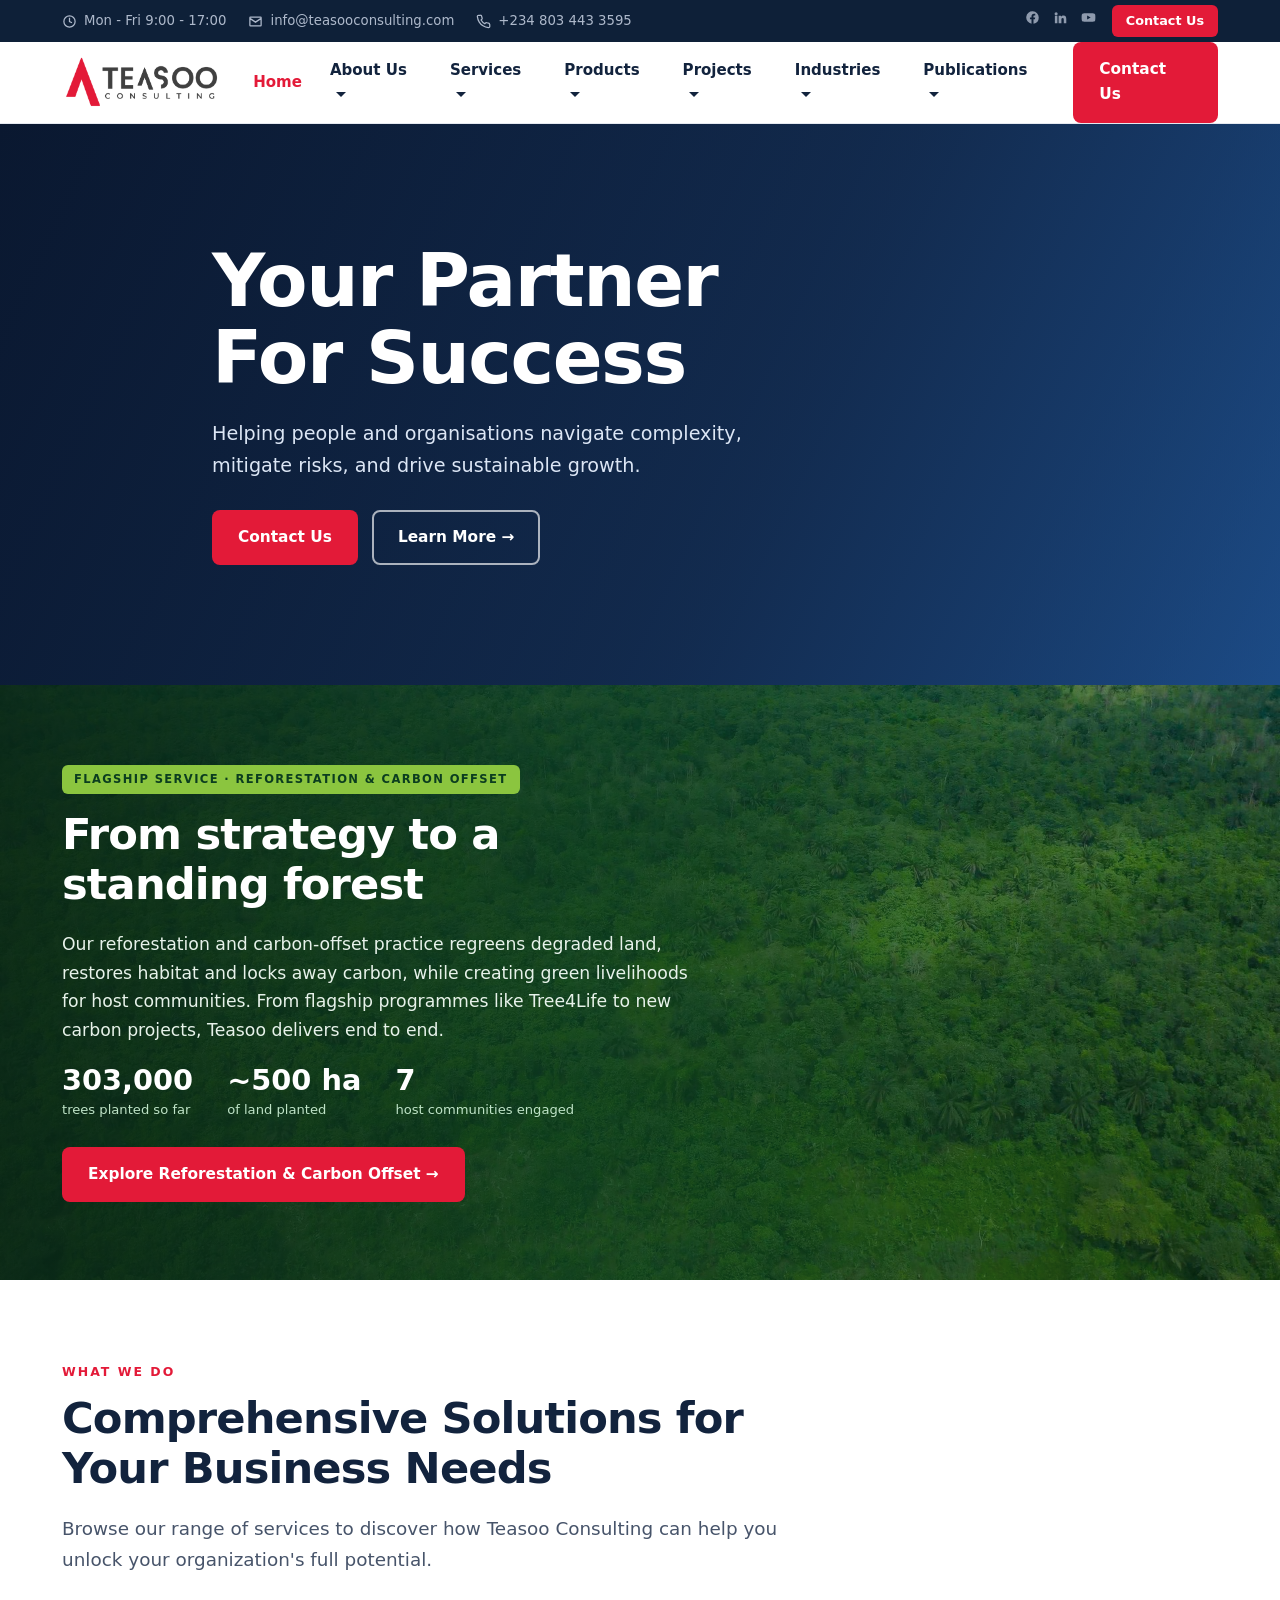
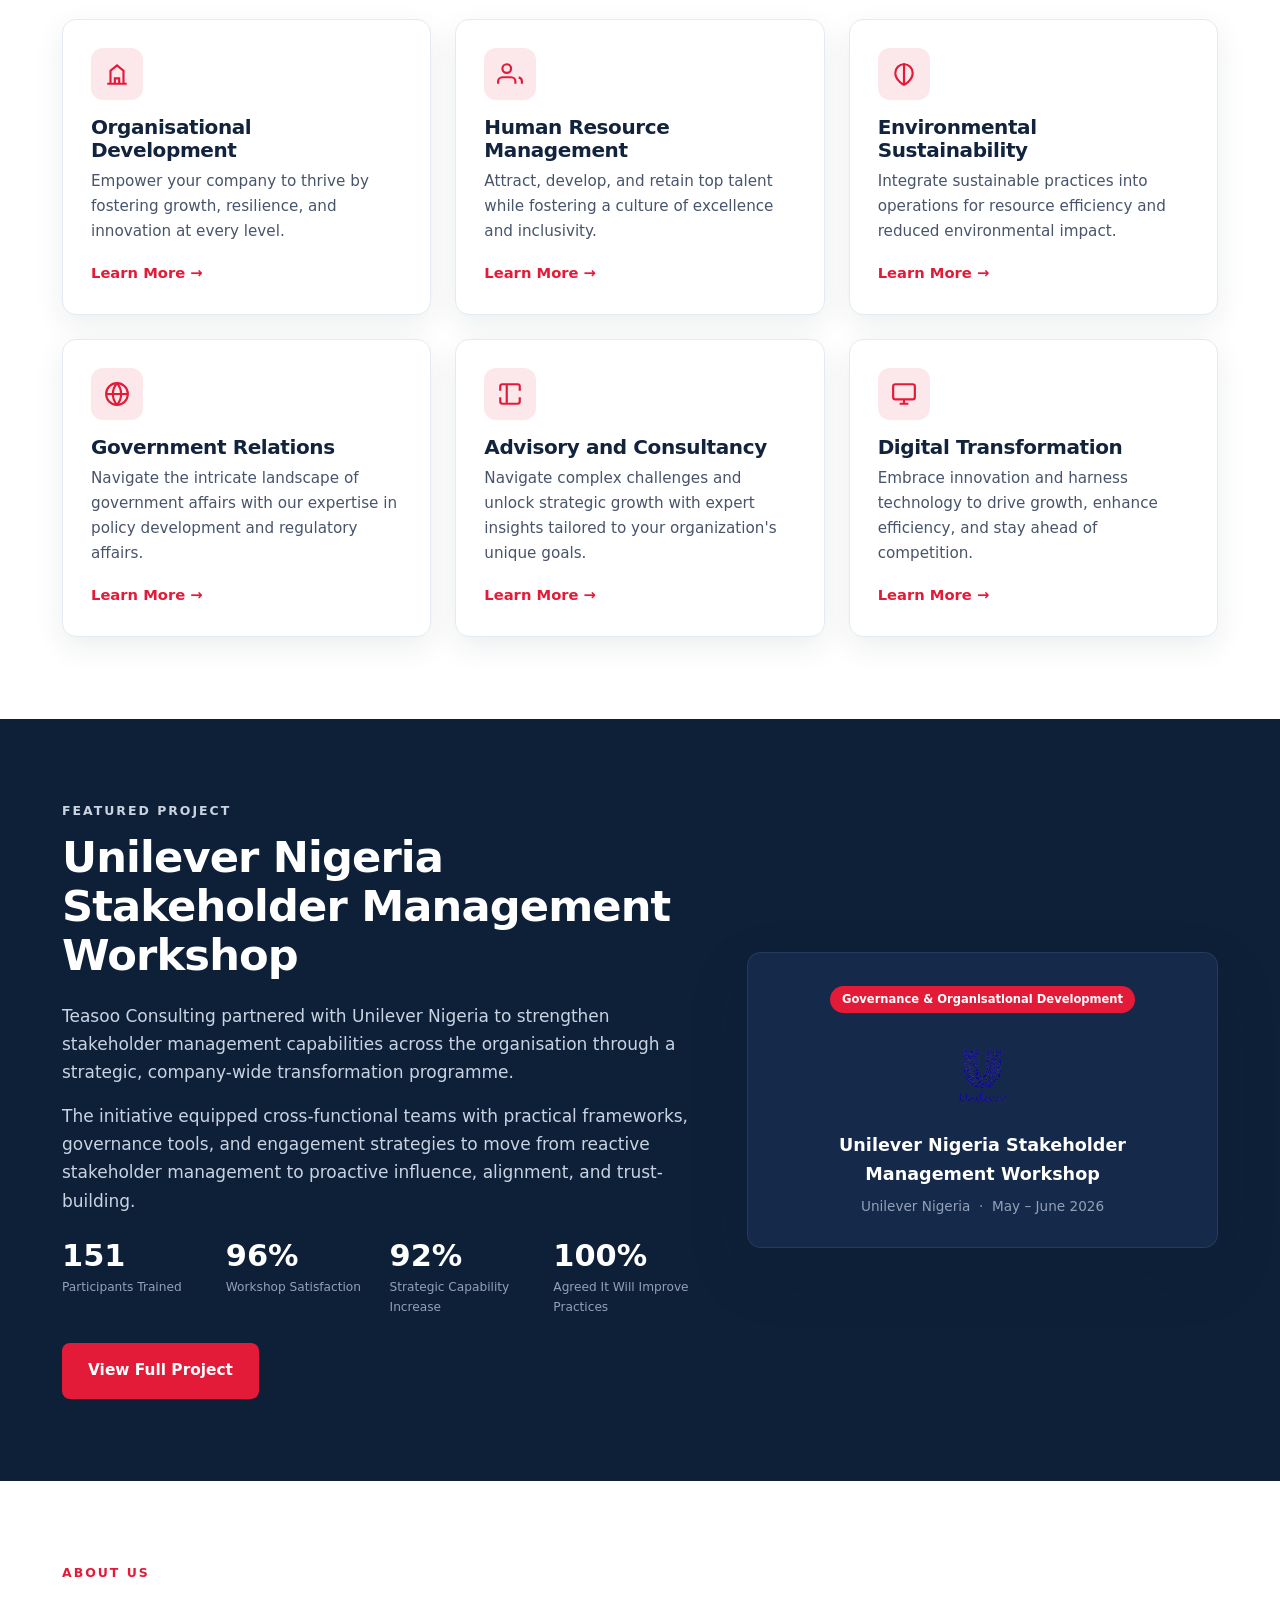
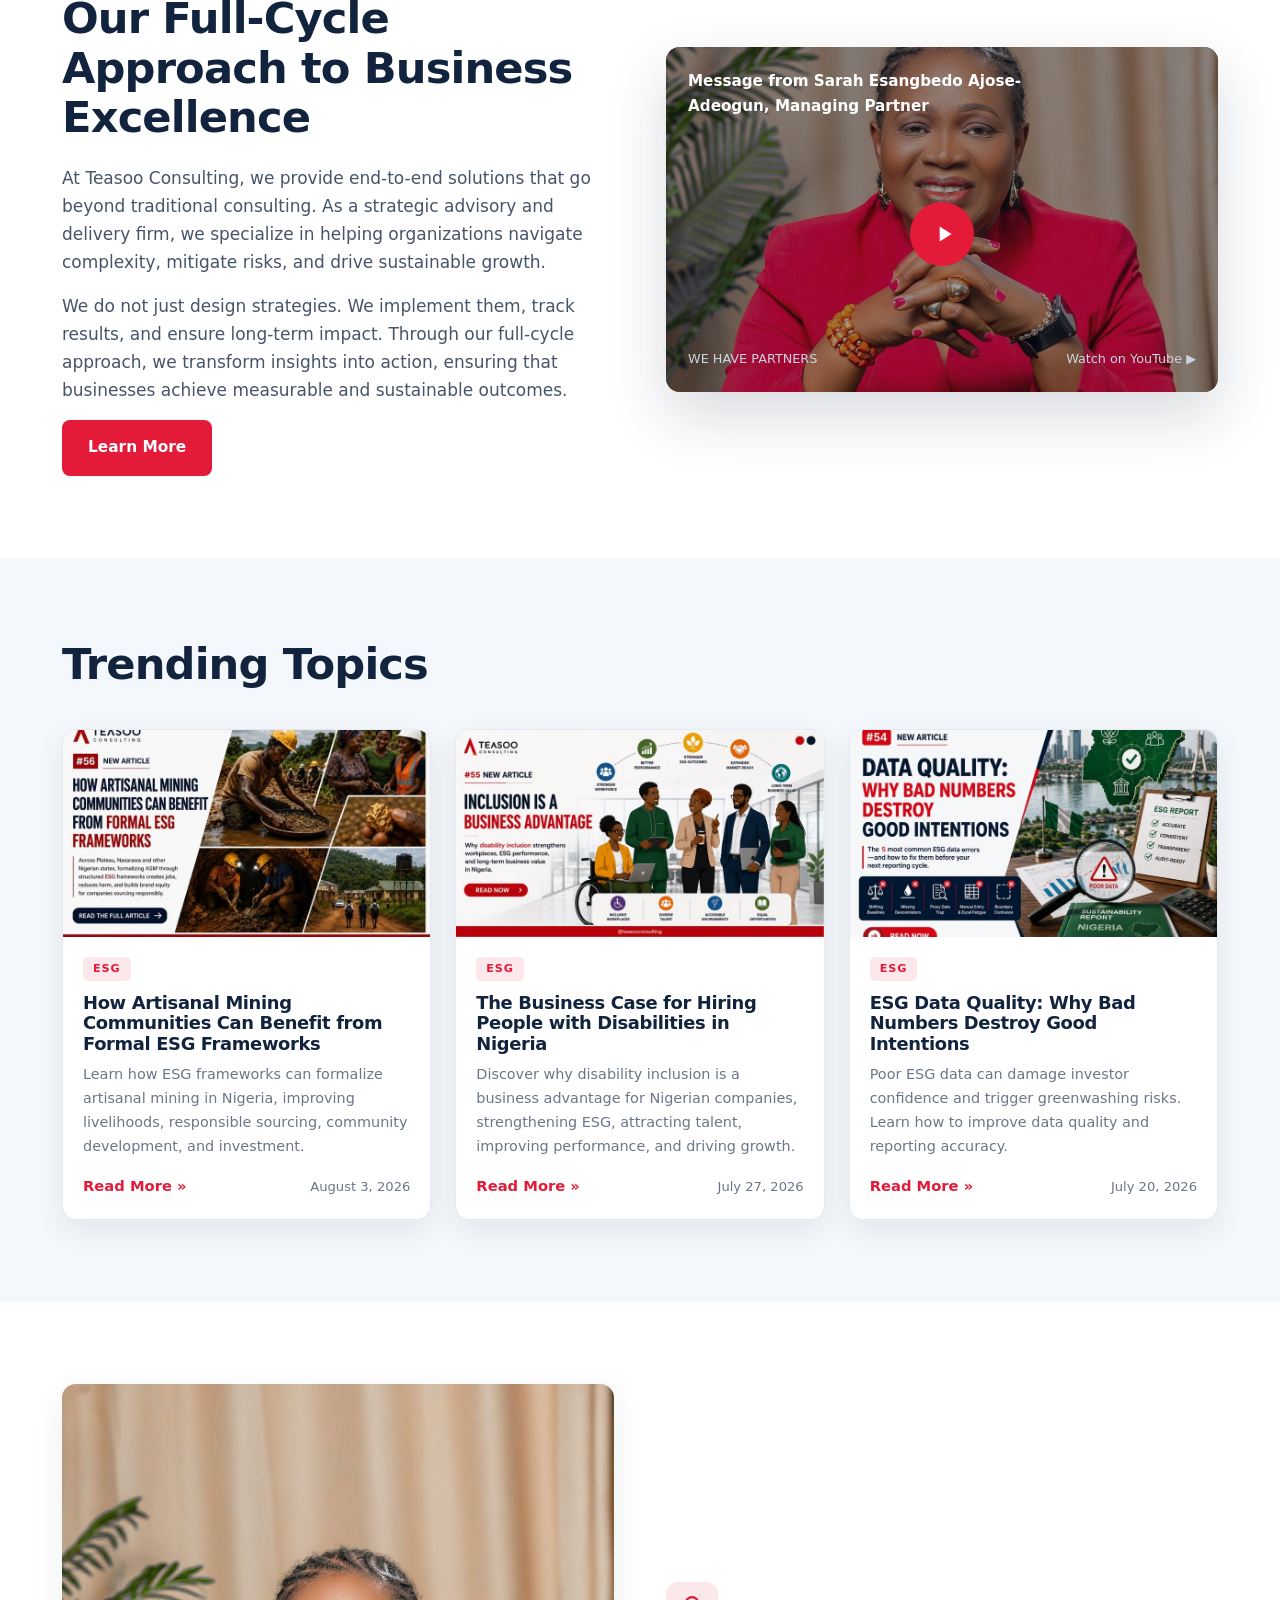
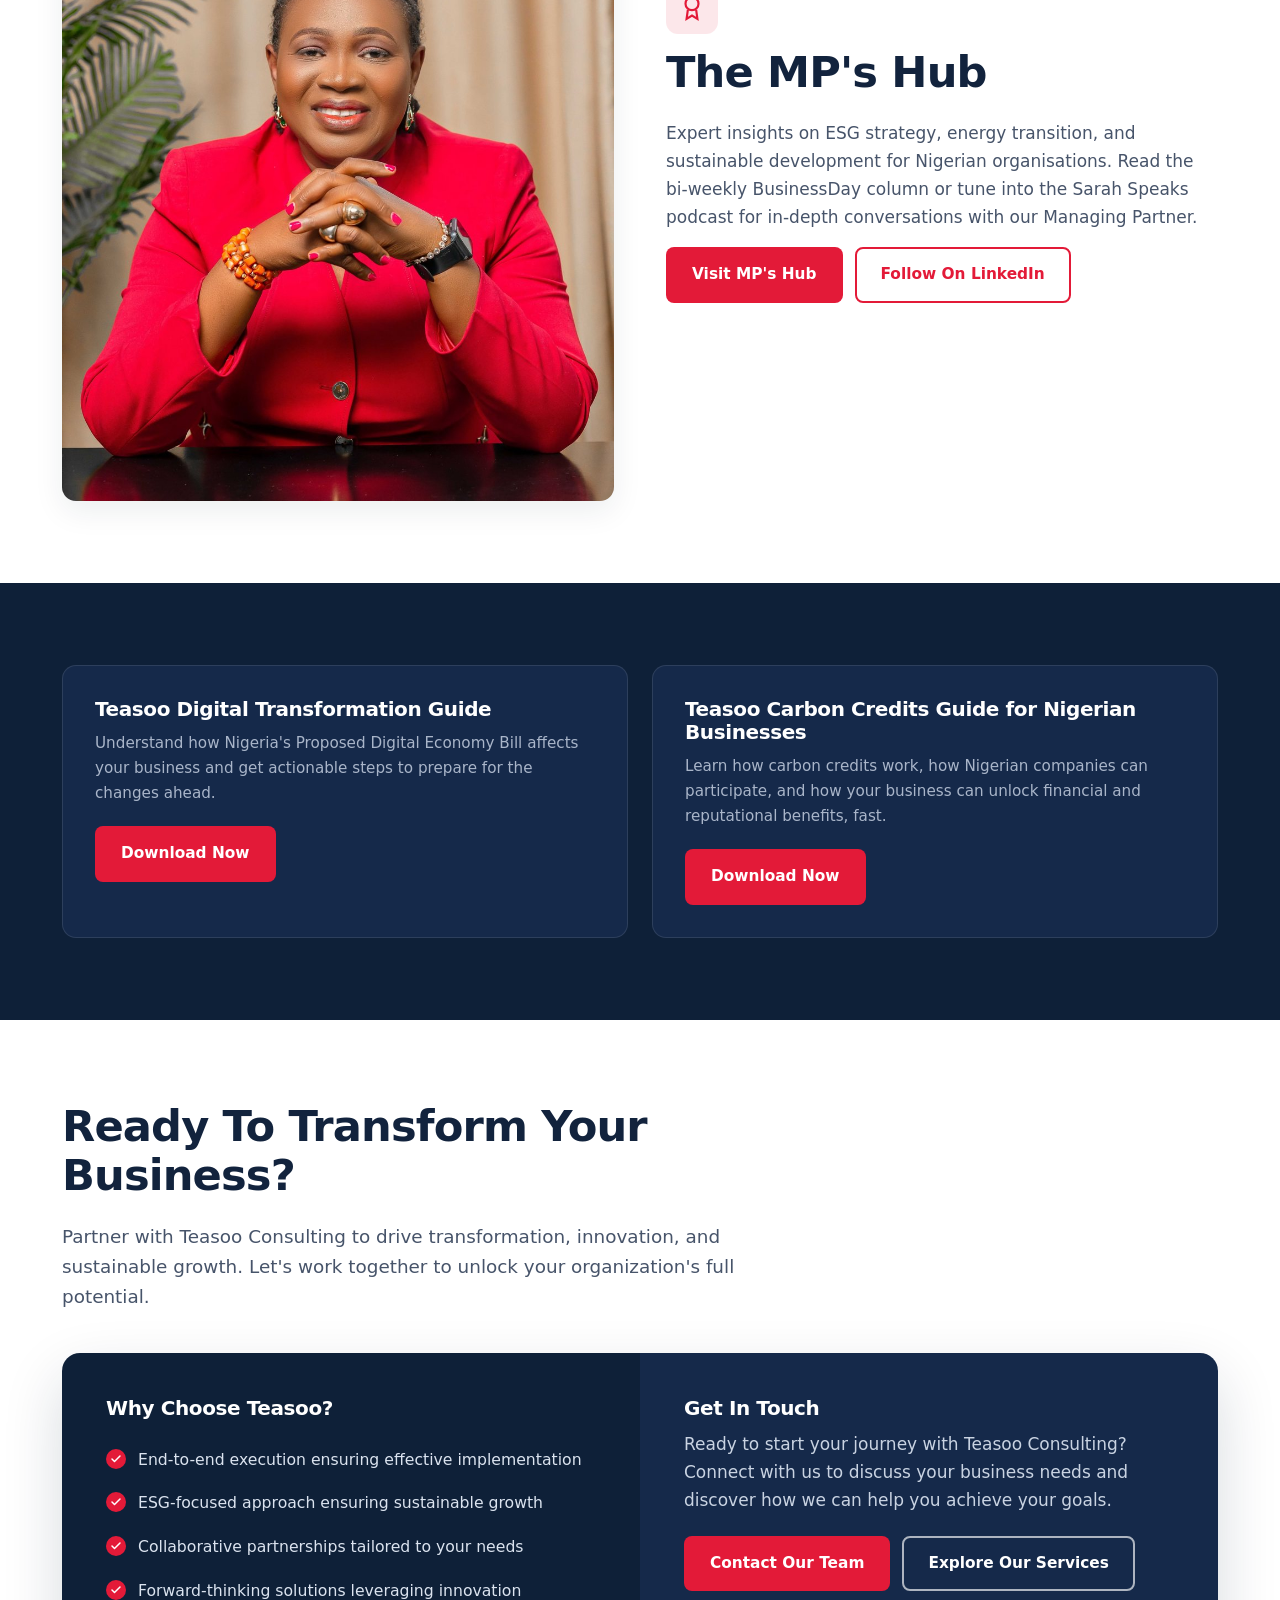
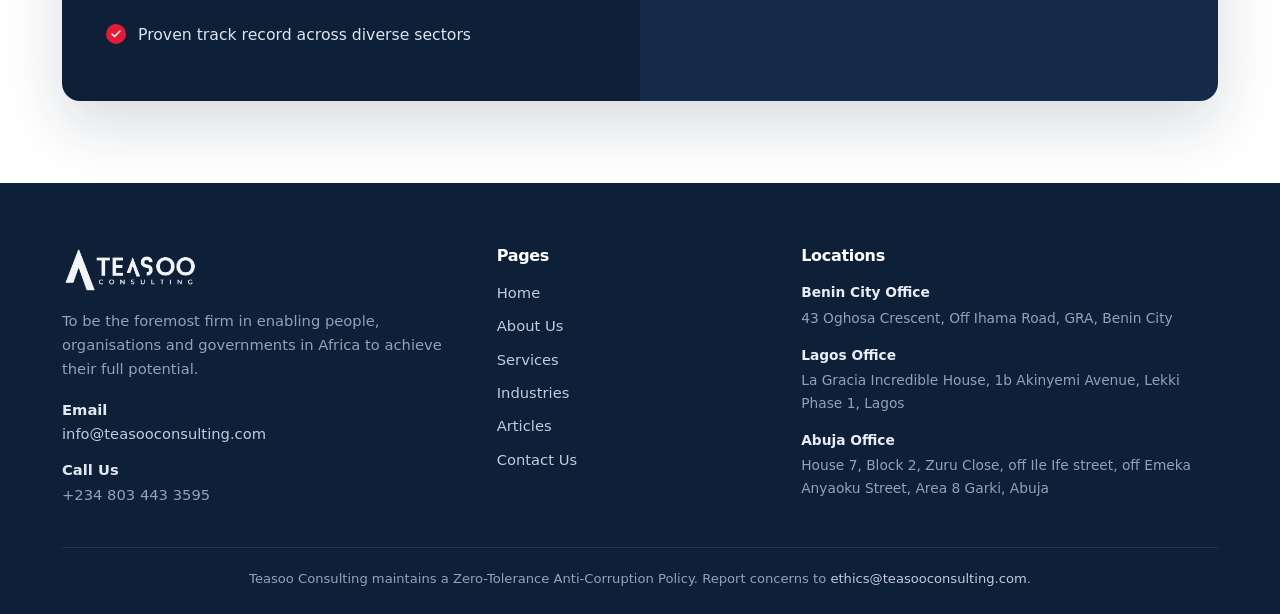
==== commit 2ecf06bc: "Reforestation page: real figures + more split 'picture at the side' sections - Correct the aggregate" ====
--- a/index.html
+++ b/index.html
@@ -116,9 +116,9 @@
       <h2>From strategy to a standing forest</h2>
       <p>Our reforestation and carbon-offset practice regreens degraded land, restores habitat and locks away carbon, while creating green livelihoods for host communities. From flagship programmes like Tree4Life to new carbon projects, Teasoo delivers end to end.</p>
       <div class="fs-stats">
-        <div><div class="n">1,000,000+</div><div class="l">trees across programmes</div></div>
-        <div><div class="n">6,000+ ha</div><div class="l">under restoration</div></div>
-        <div><div class="n">50 yrs</div><div class="l">carbon stewardship</div></div>
+        <div><div class="n">303,000</div><div class="l">trees planted so far</div></div>
+        <div><div class="n">~500 ha</div><div class="l">of land planted</div></div>
+        <div><div class="n">7</div><div class="l">host communities engaged</div></div>
       </div>
       <a class="btn btn--red" href="reforestation.html">Explore Reforestation &amp; Carbon Offset →</a>
     </div>
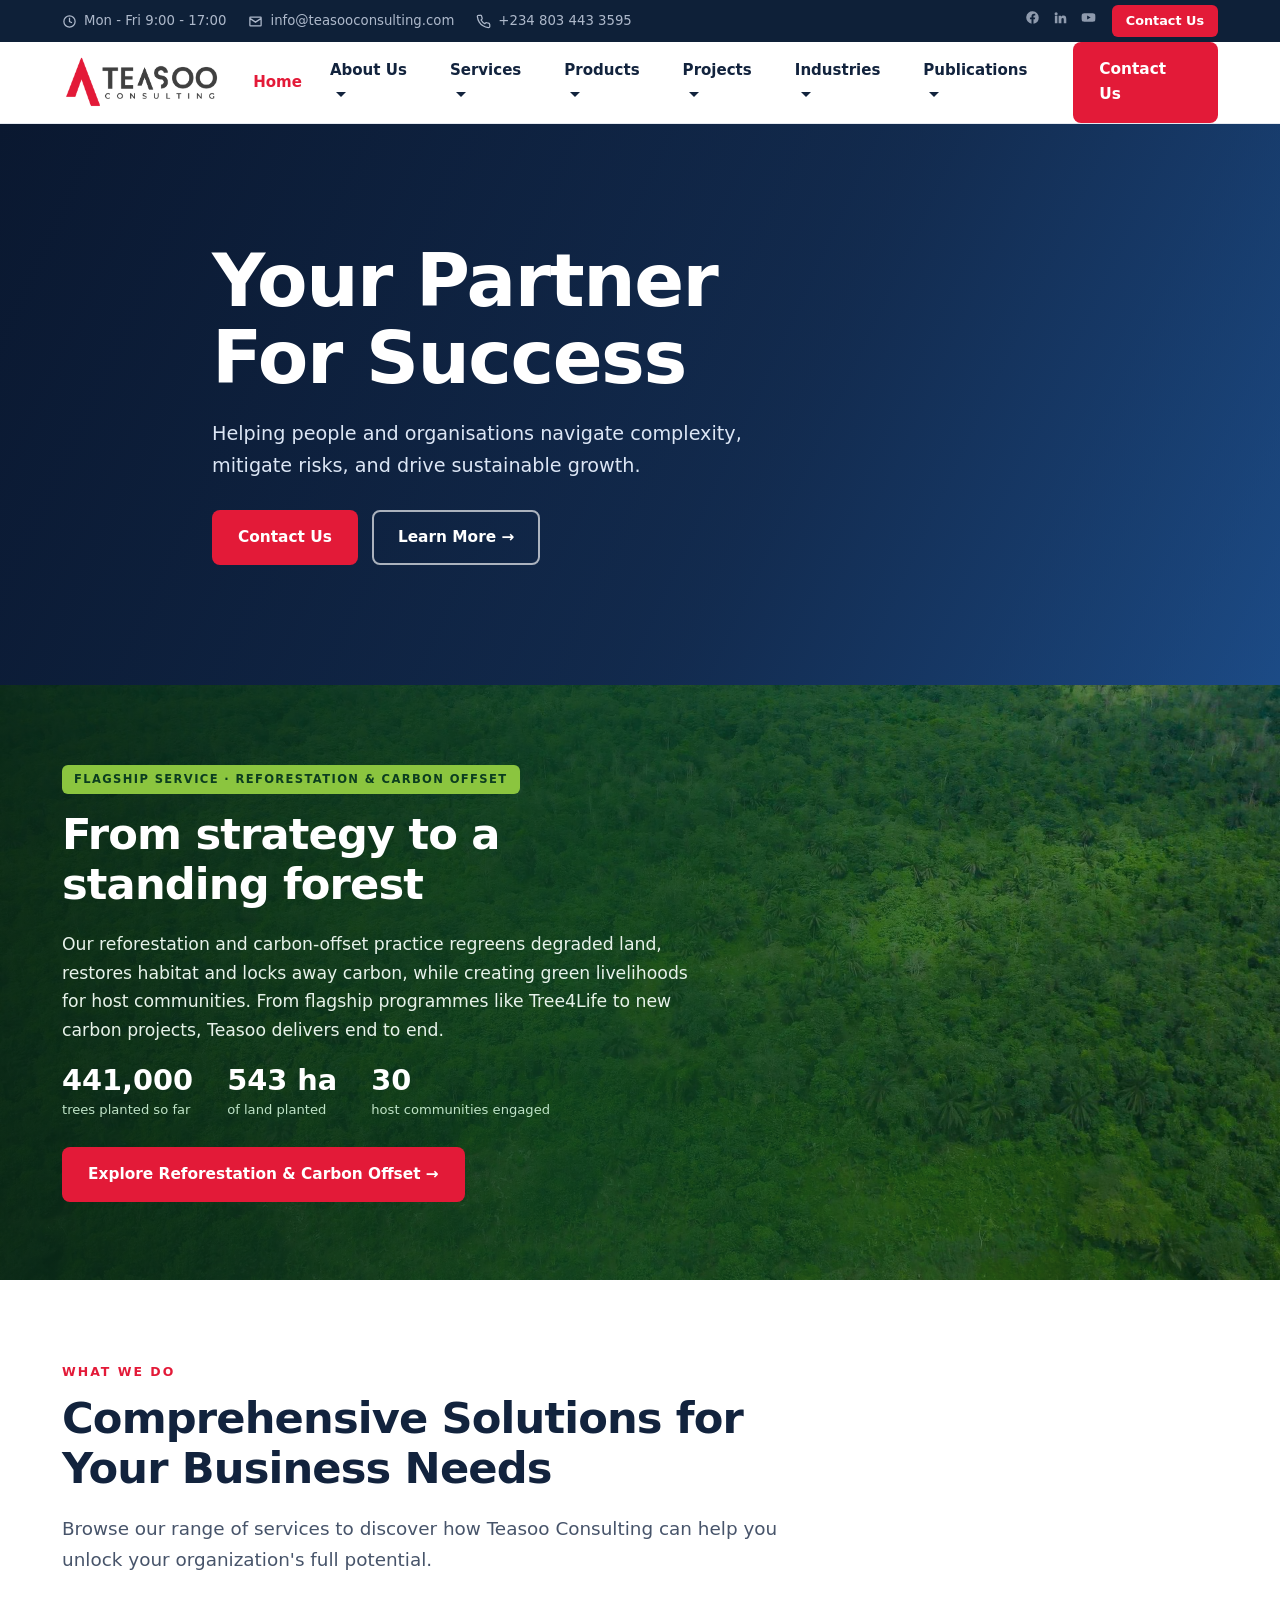
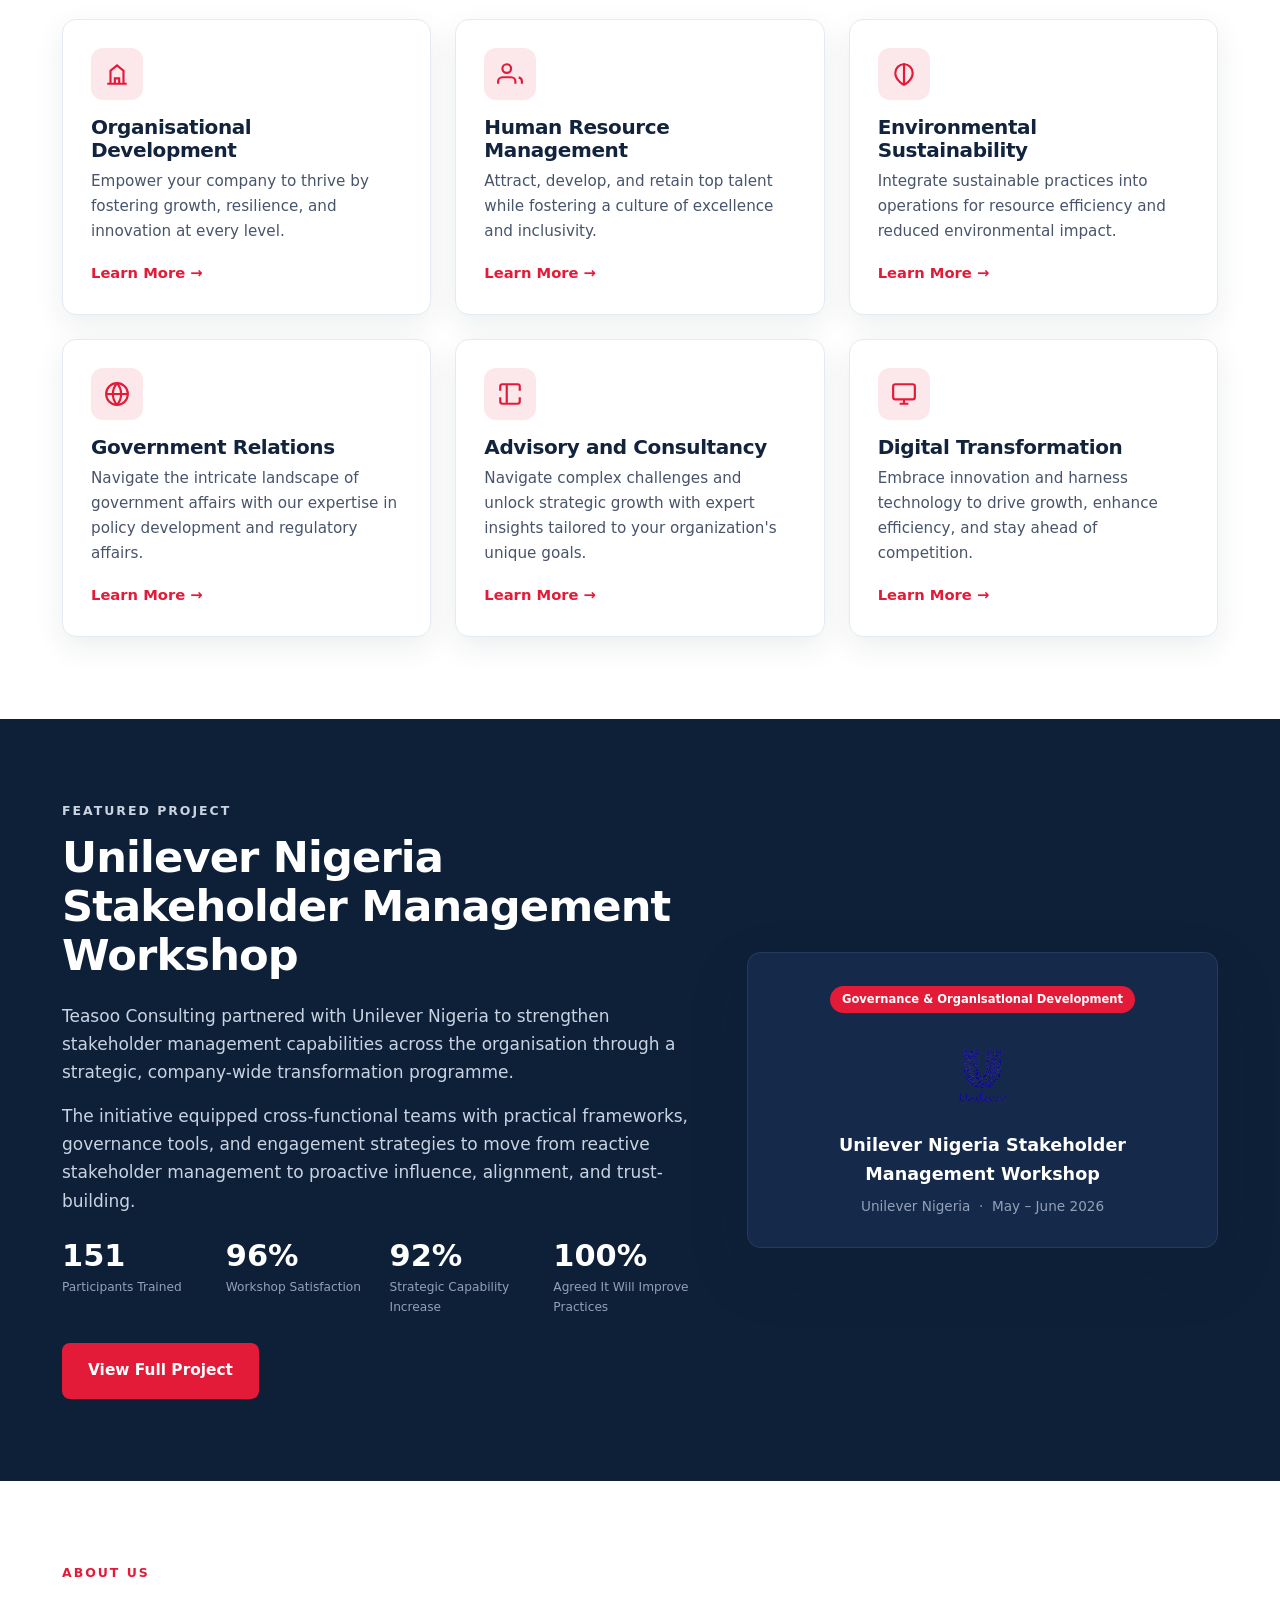
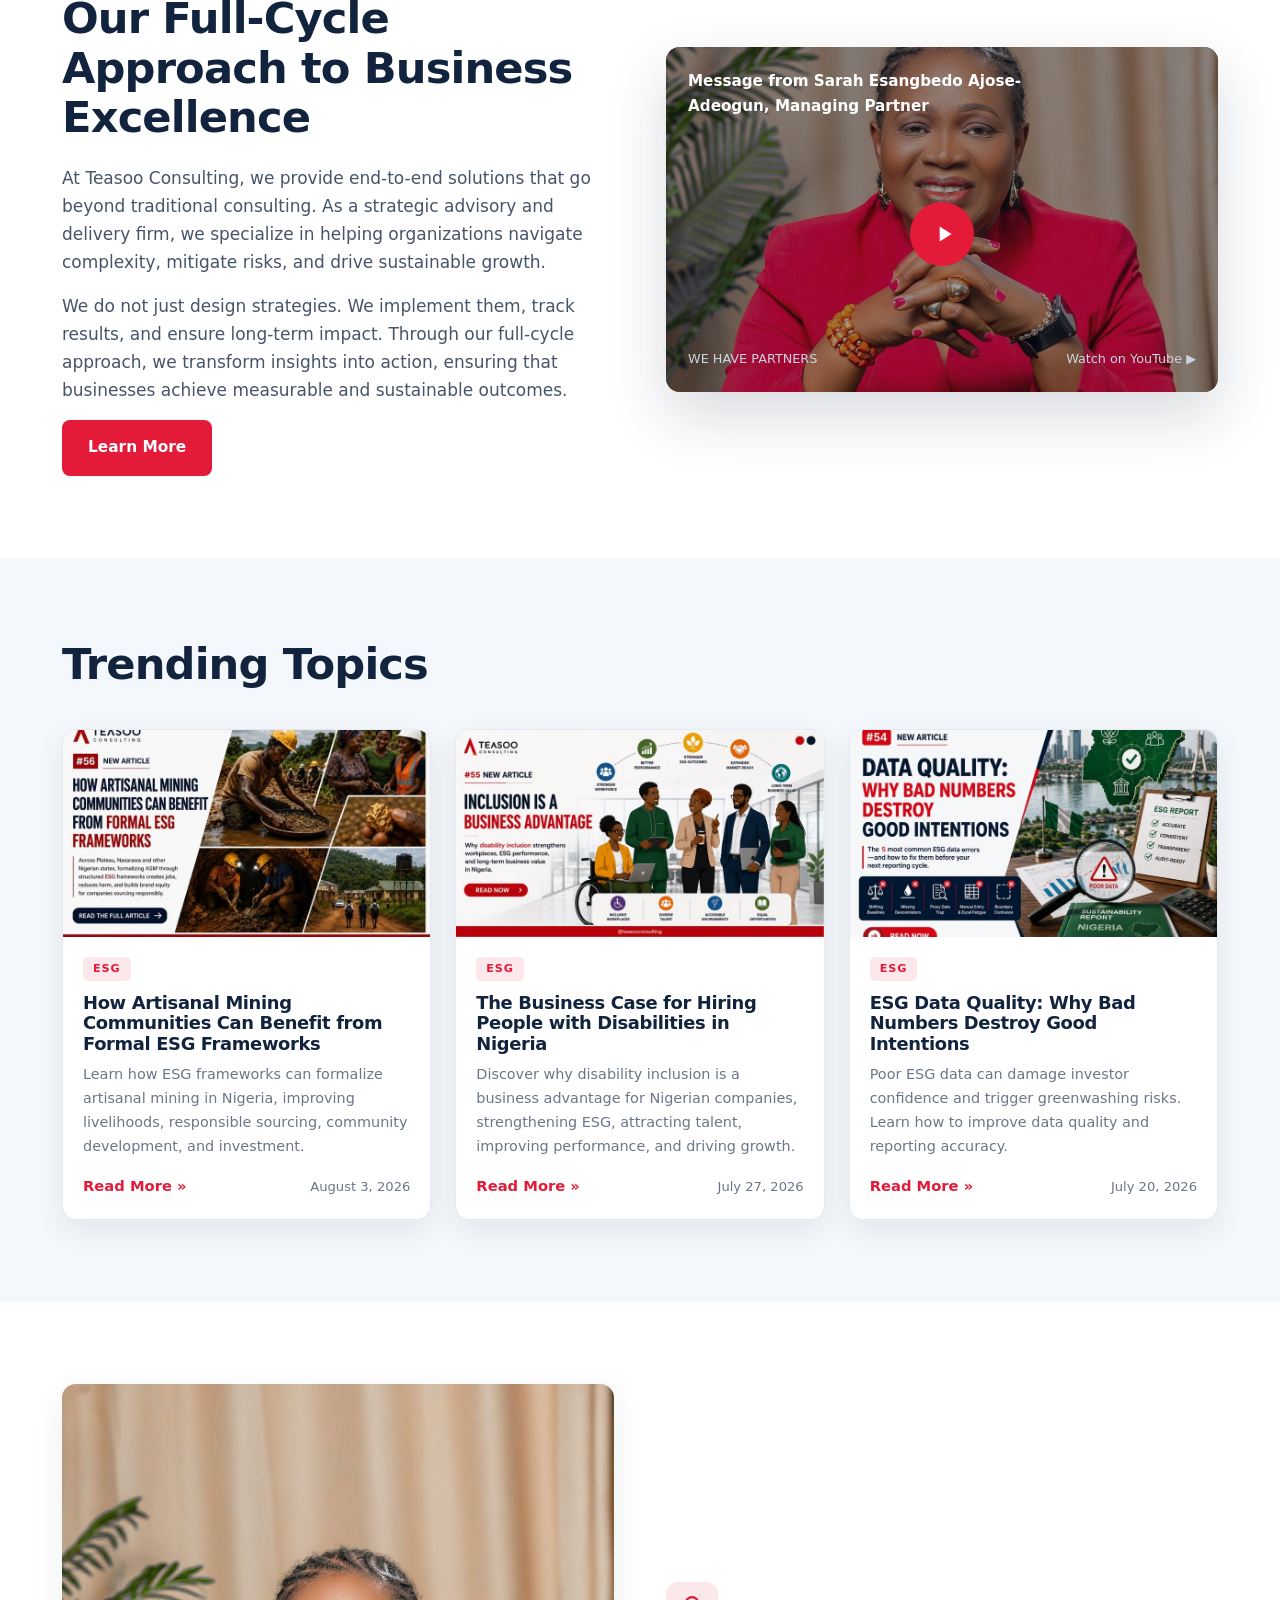
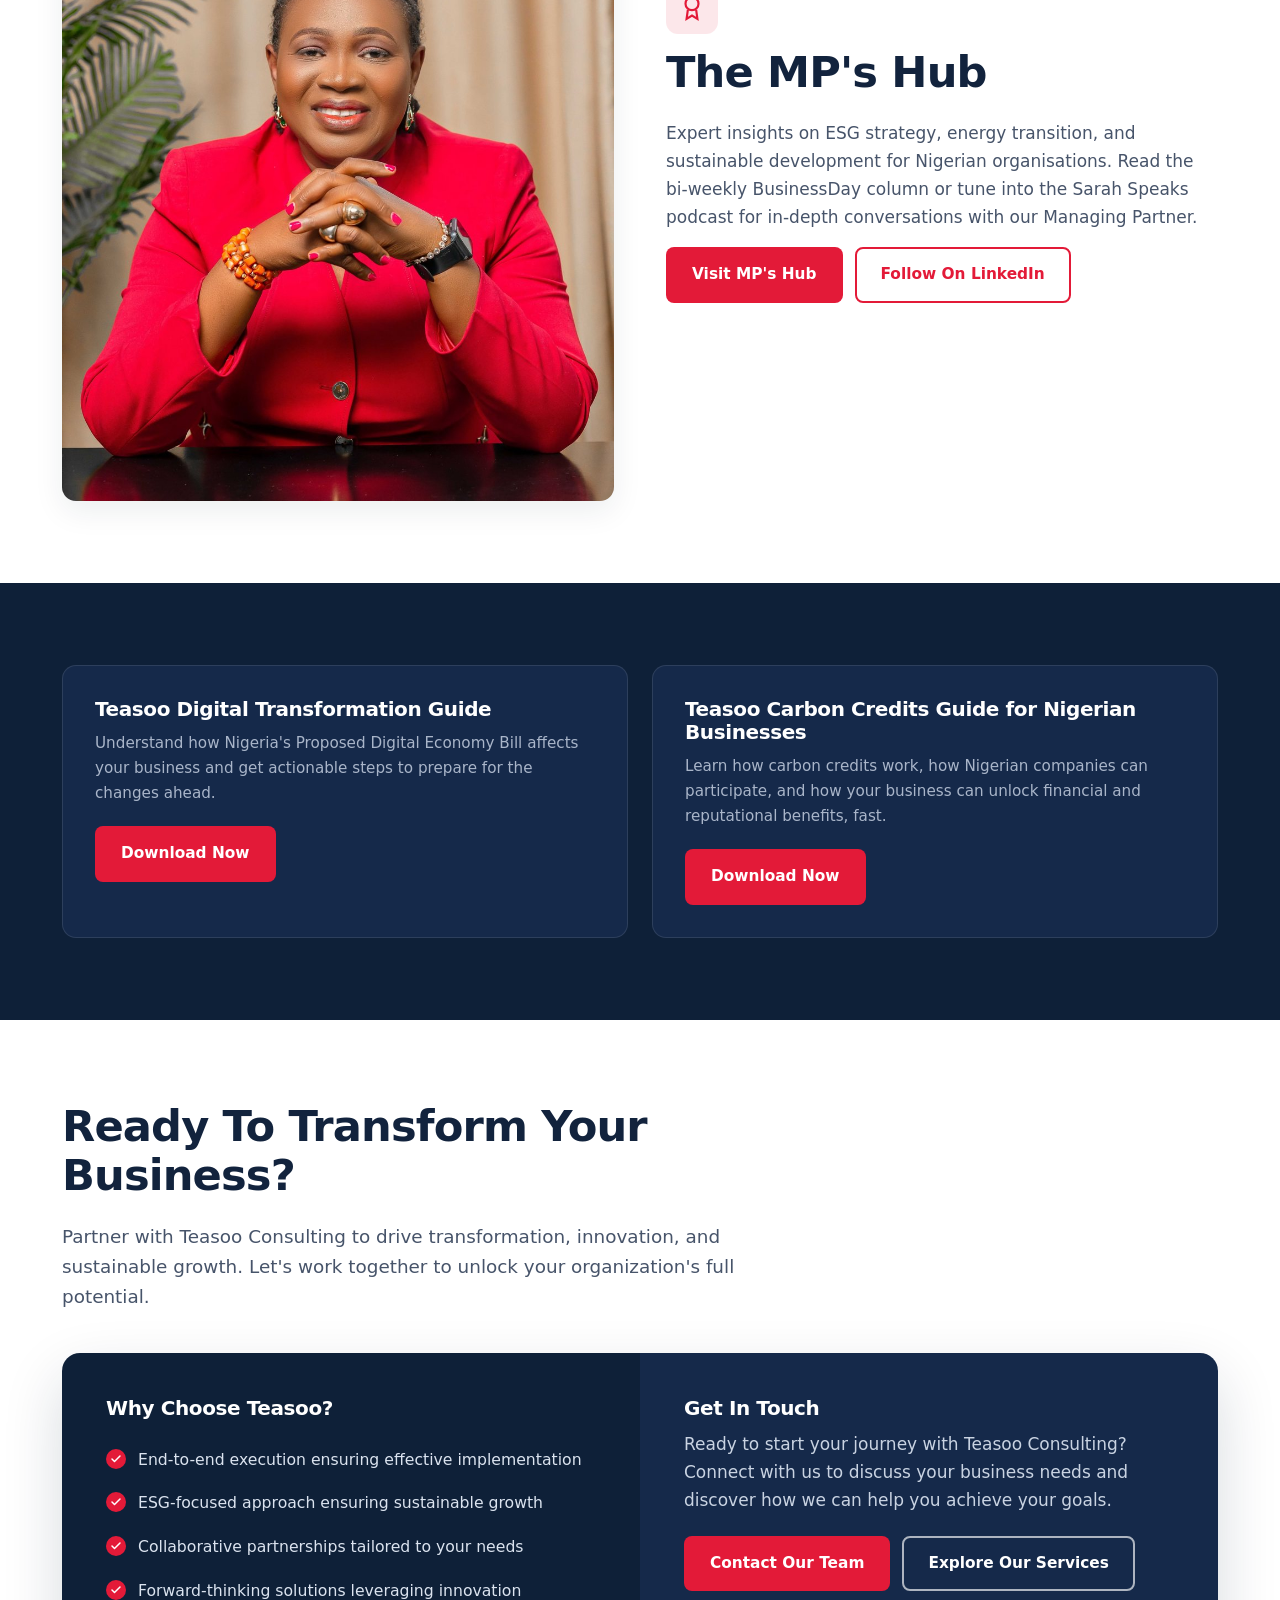
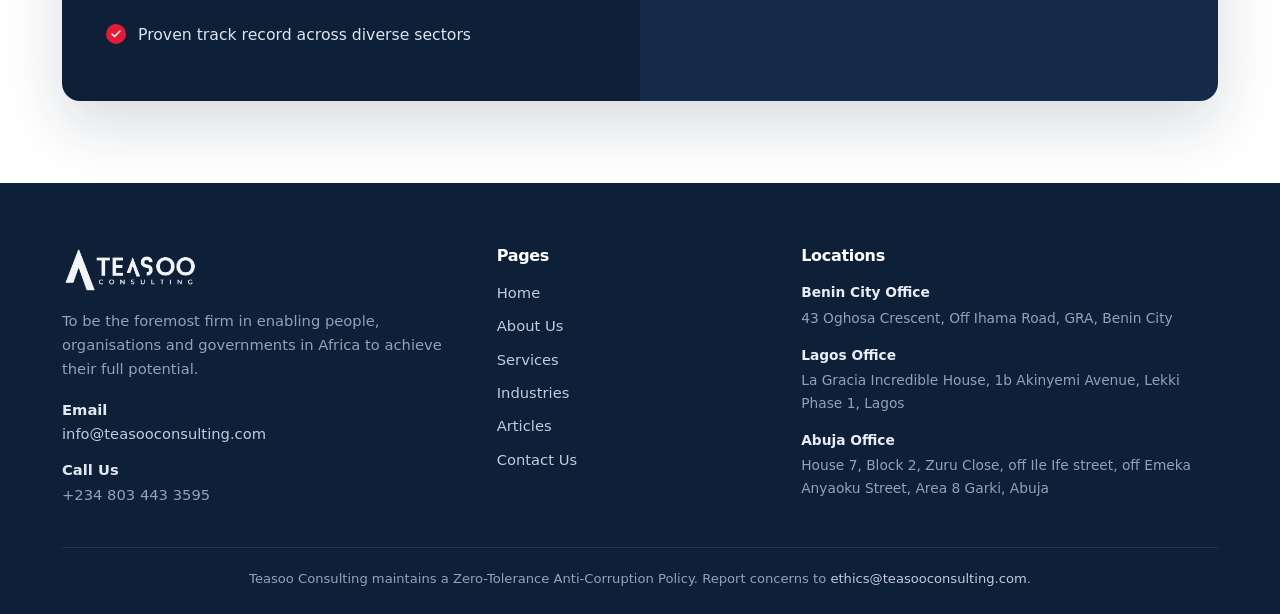
==== commit 603f1c09: "Reforestation page: update reach figures, rename project cards, copy fixes - Aggregate reach now 441" ====
--- a/index.html
+++ b/index.html
@@ -116,9 +116,9 @@
       <h2>From strategy to a standing forest</h2>
       <p>Our reforestation and carbon-offset practice regreens degraded land, restores habitat and locks away carbon, while creating green livelihoods for host communities. From flagship programmes like Tree4Life to new carbon projects, Teasoo delivers end to end.</p>
       <div class="fs-stats">
-        <div><div class="n">303,000</div><div class="l">trees planted so far</div></div>
-        <div><div class="n">~500 ha</div><div class="l">of land planted</div></div>
-        <div><div class="n">7</div><div class="l">host communities engaged</div></div>
+        <div><div class="n">441,000</div><div class="l">trees planted so far</div></div>
+        <div><div class="n">543 ha</div><div class="l">of land planted</div></div>
+        <div><div class="n">30</div><div class="l">host communities engaged</div></div>
       </div>
       <a class="btn btn--red" href="reforestation.html">Explore Reforestation &amp; Carbon Offset →</a>
     </div>
